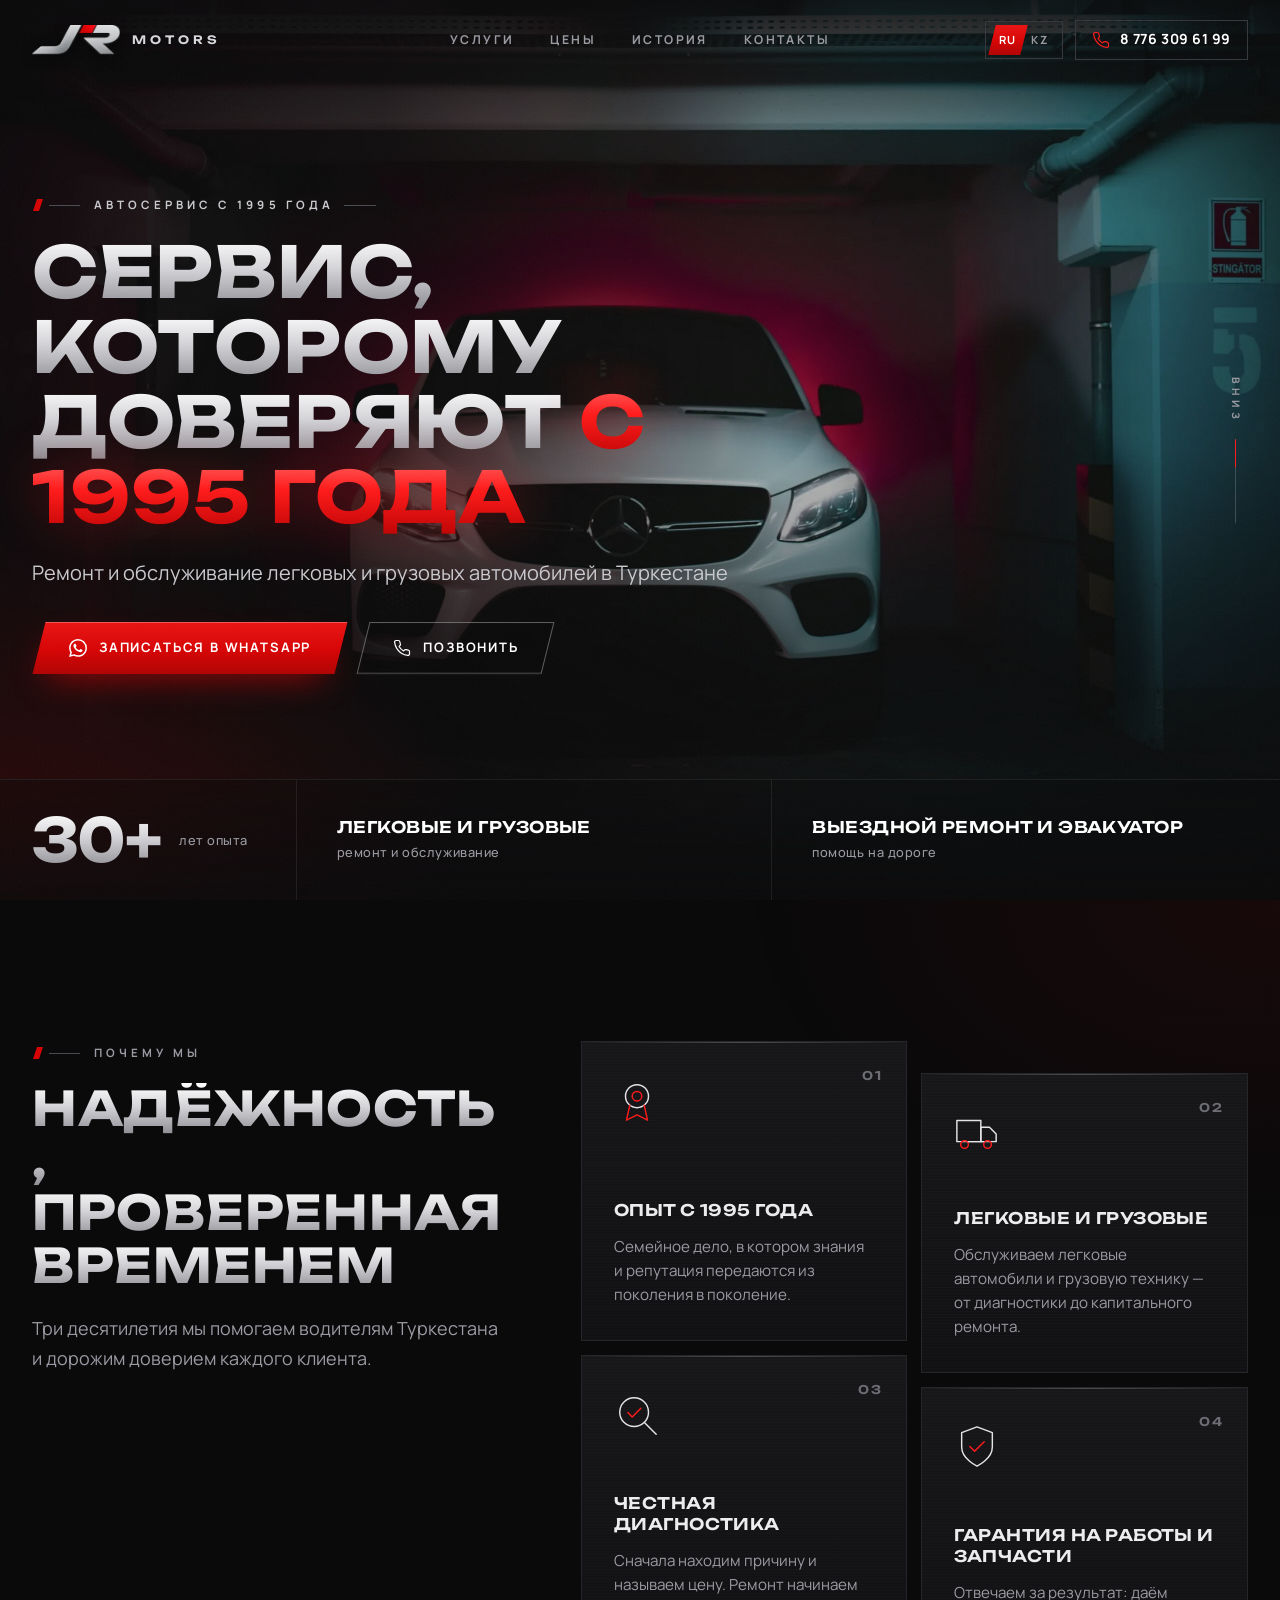
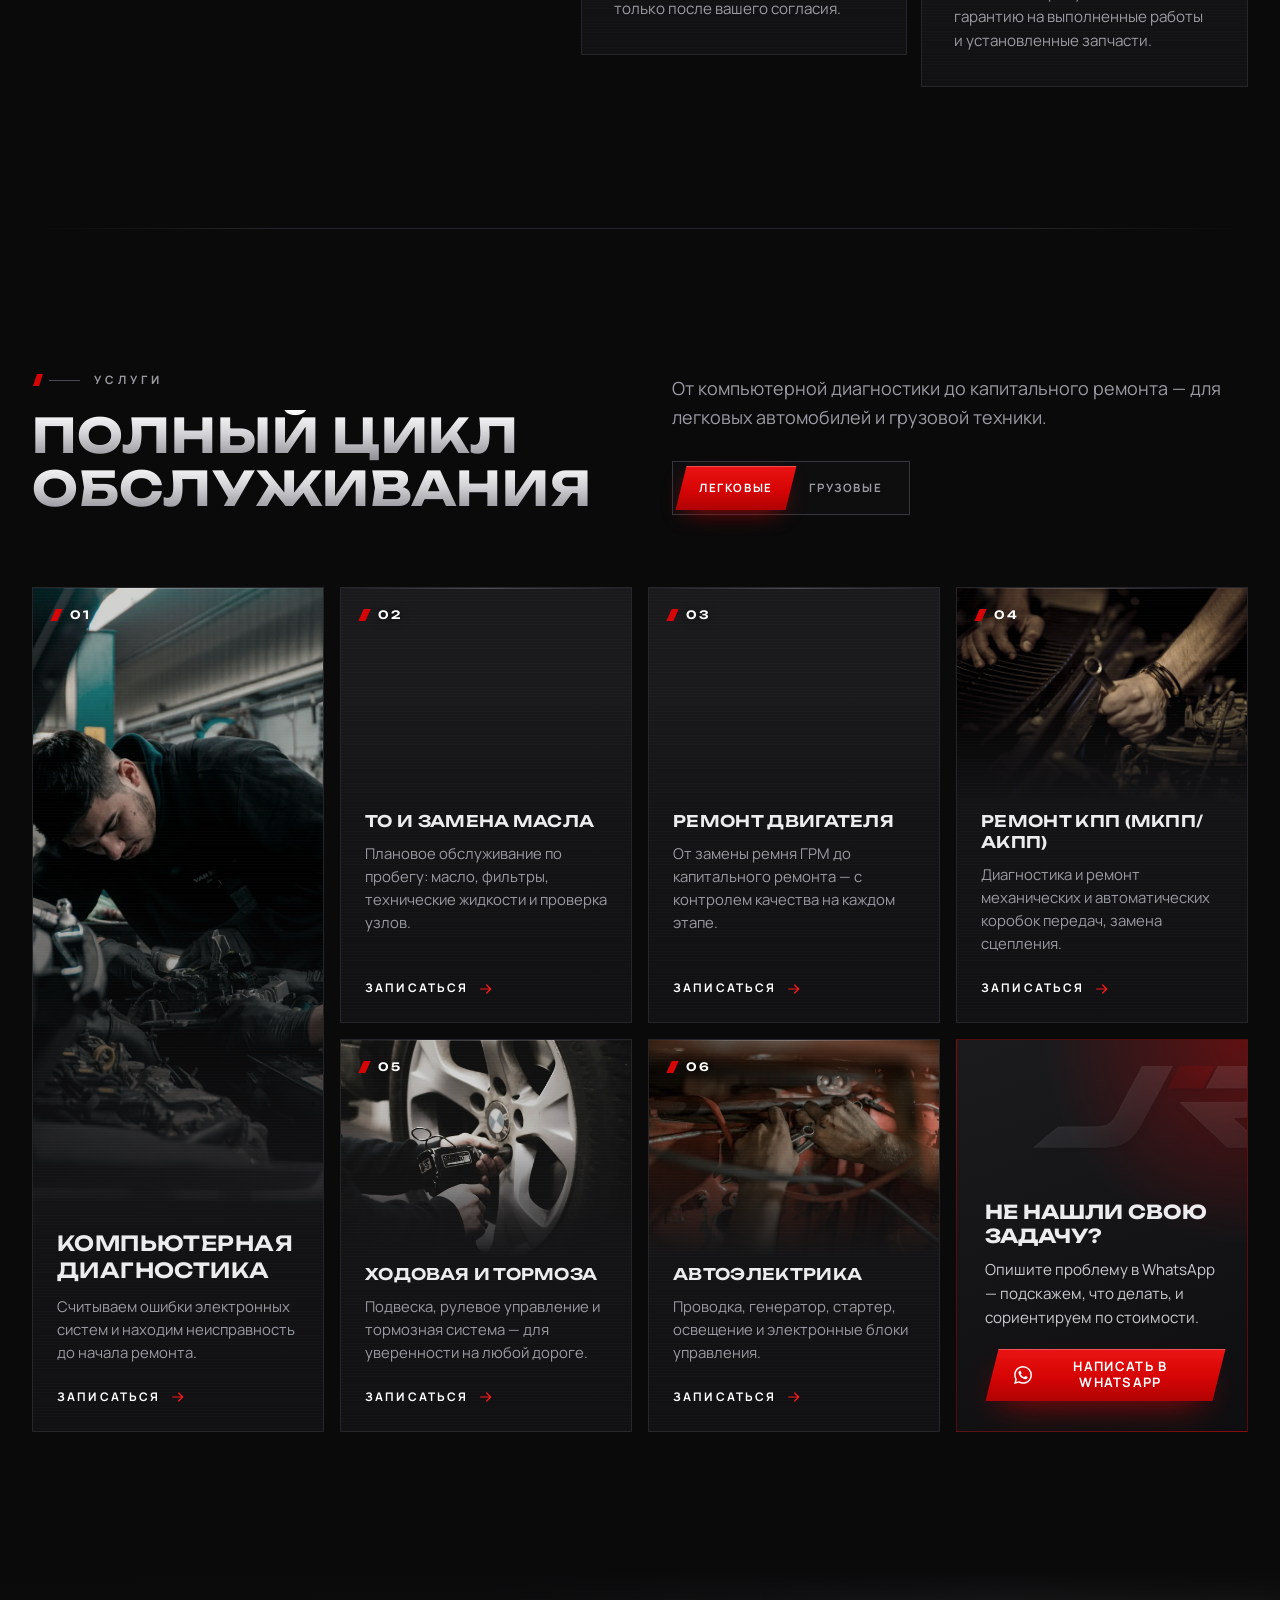
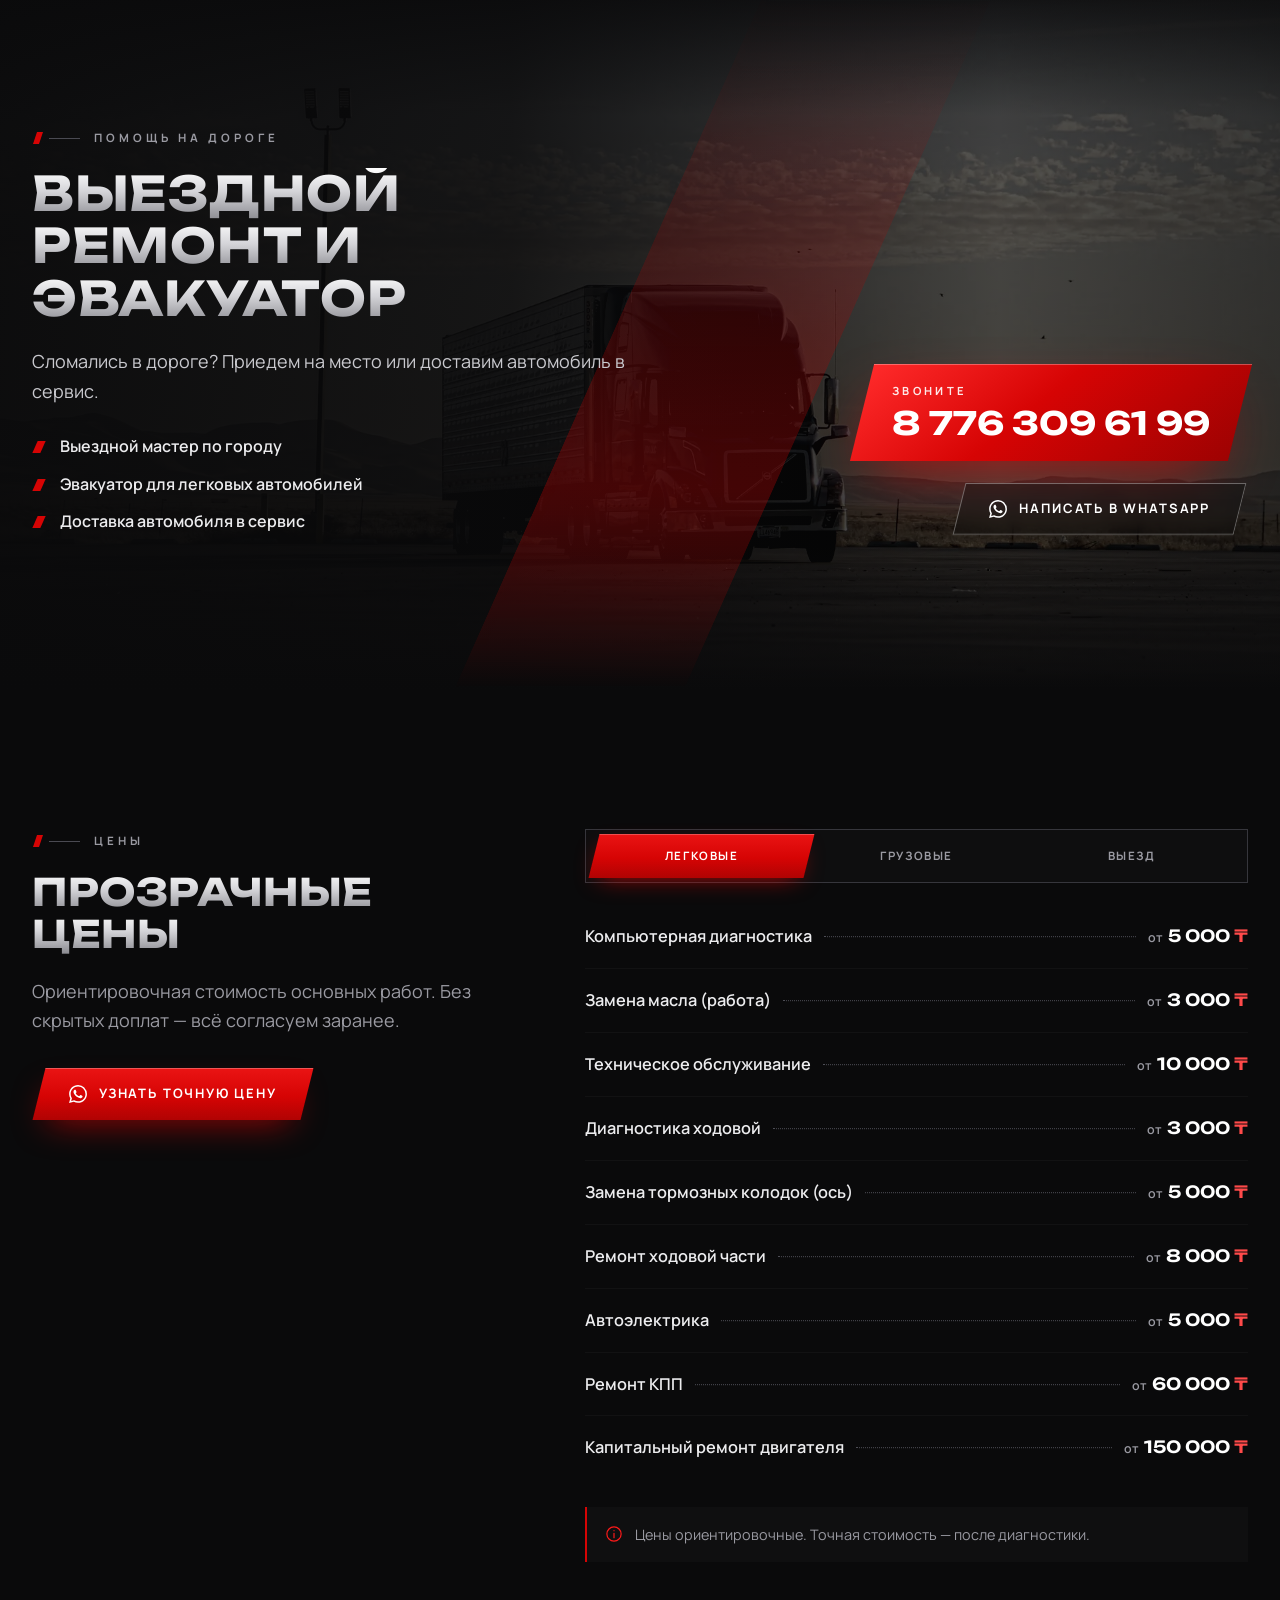
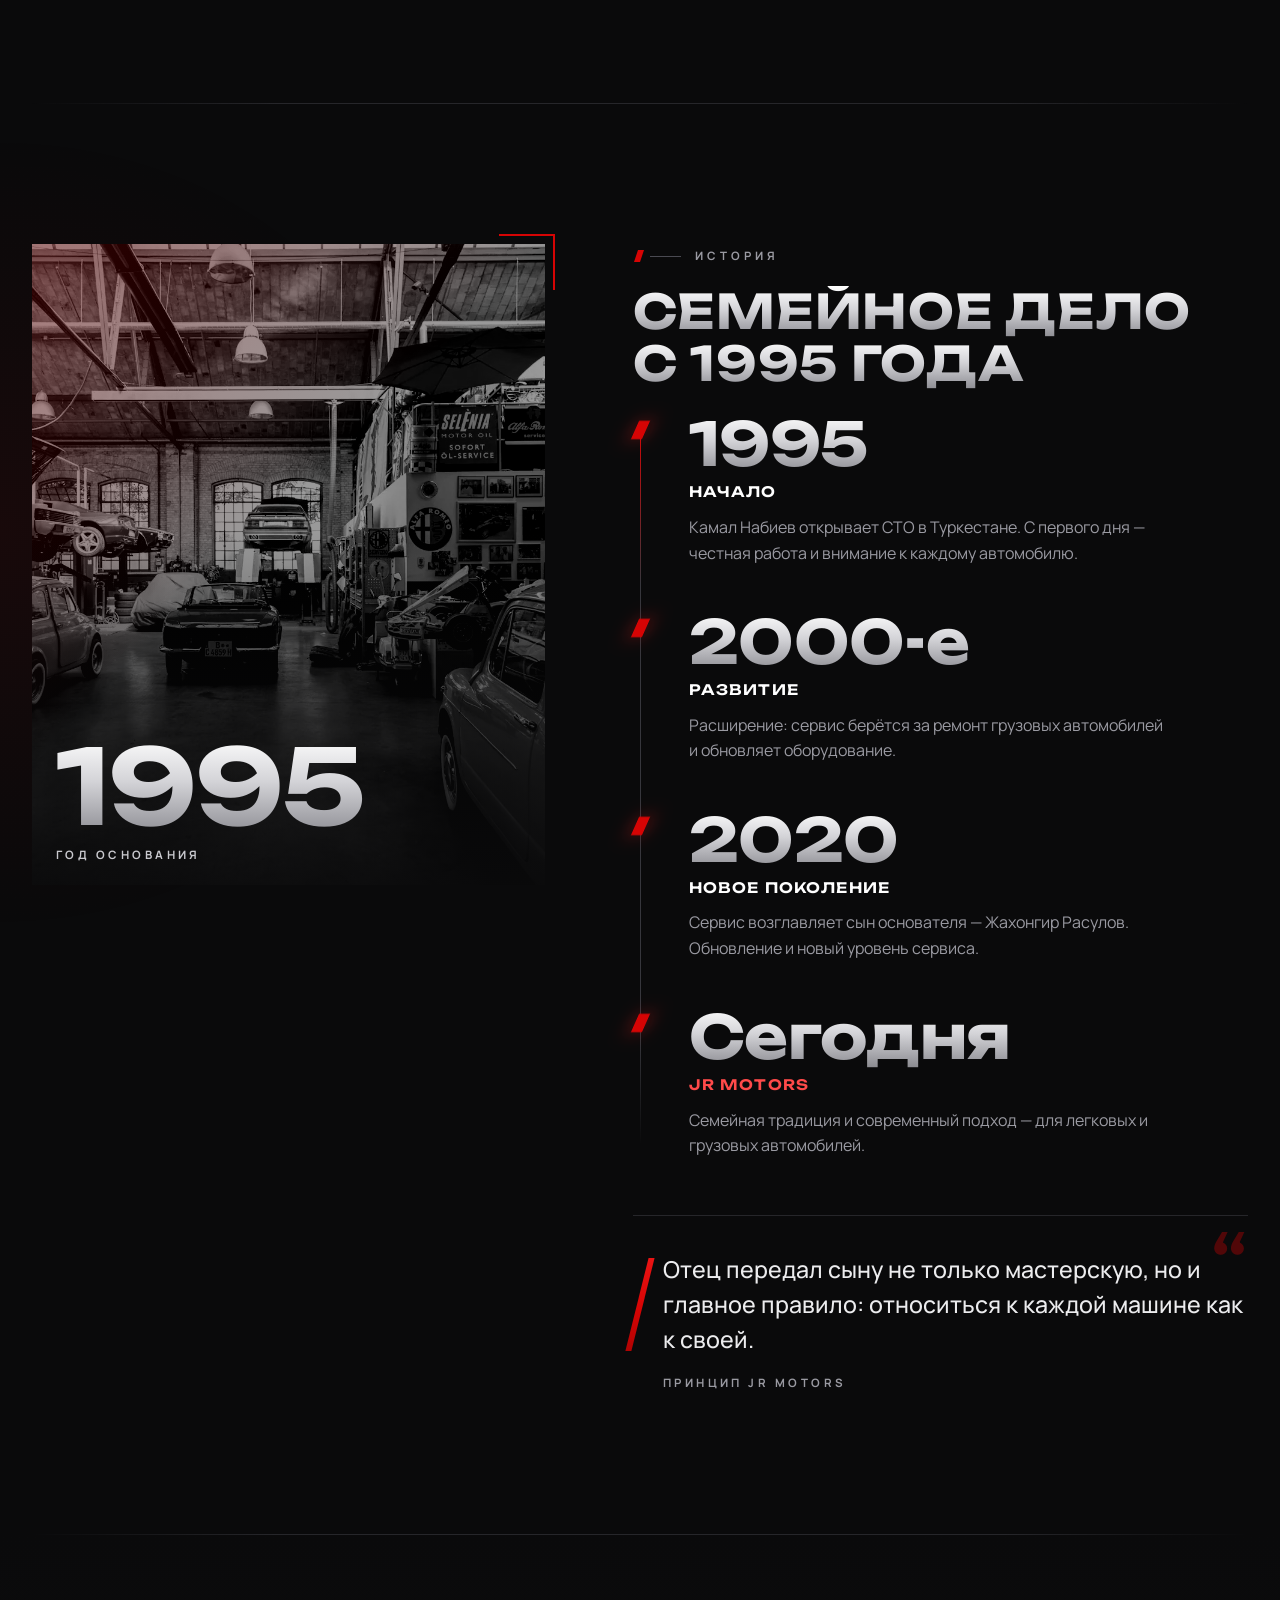
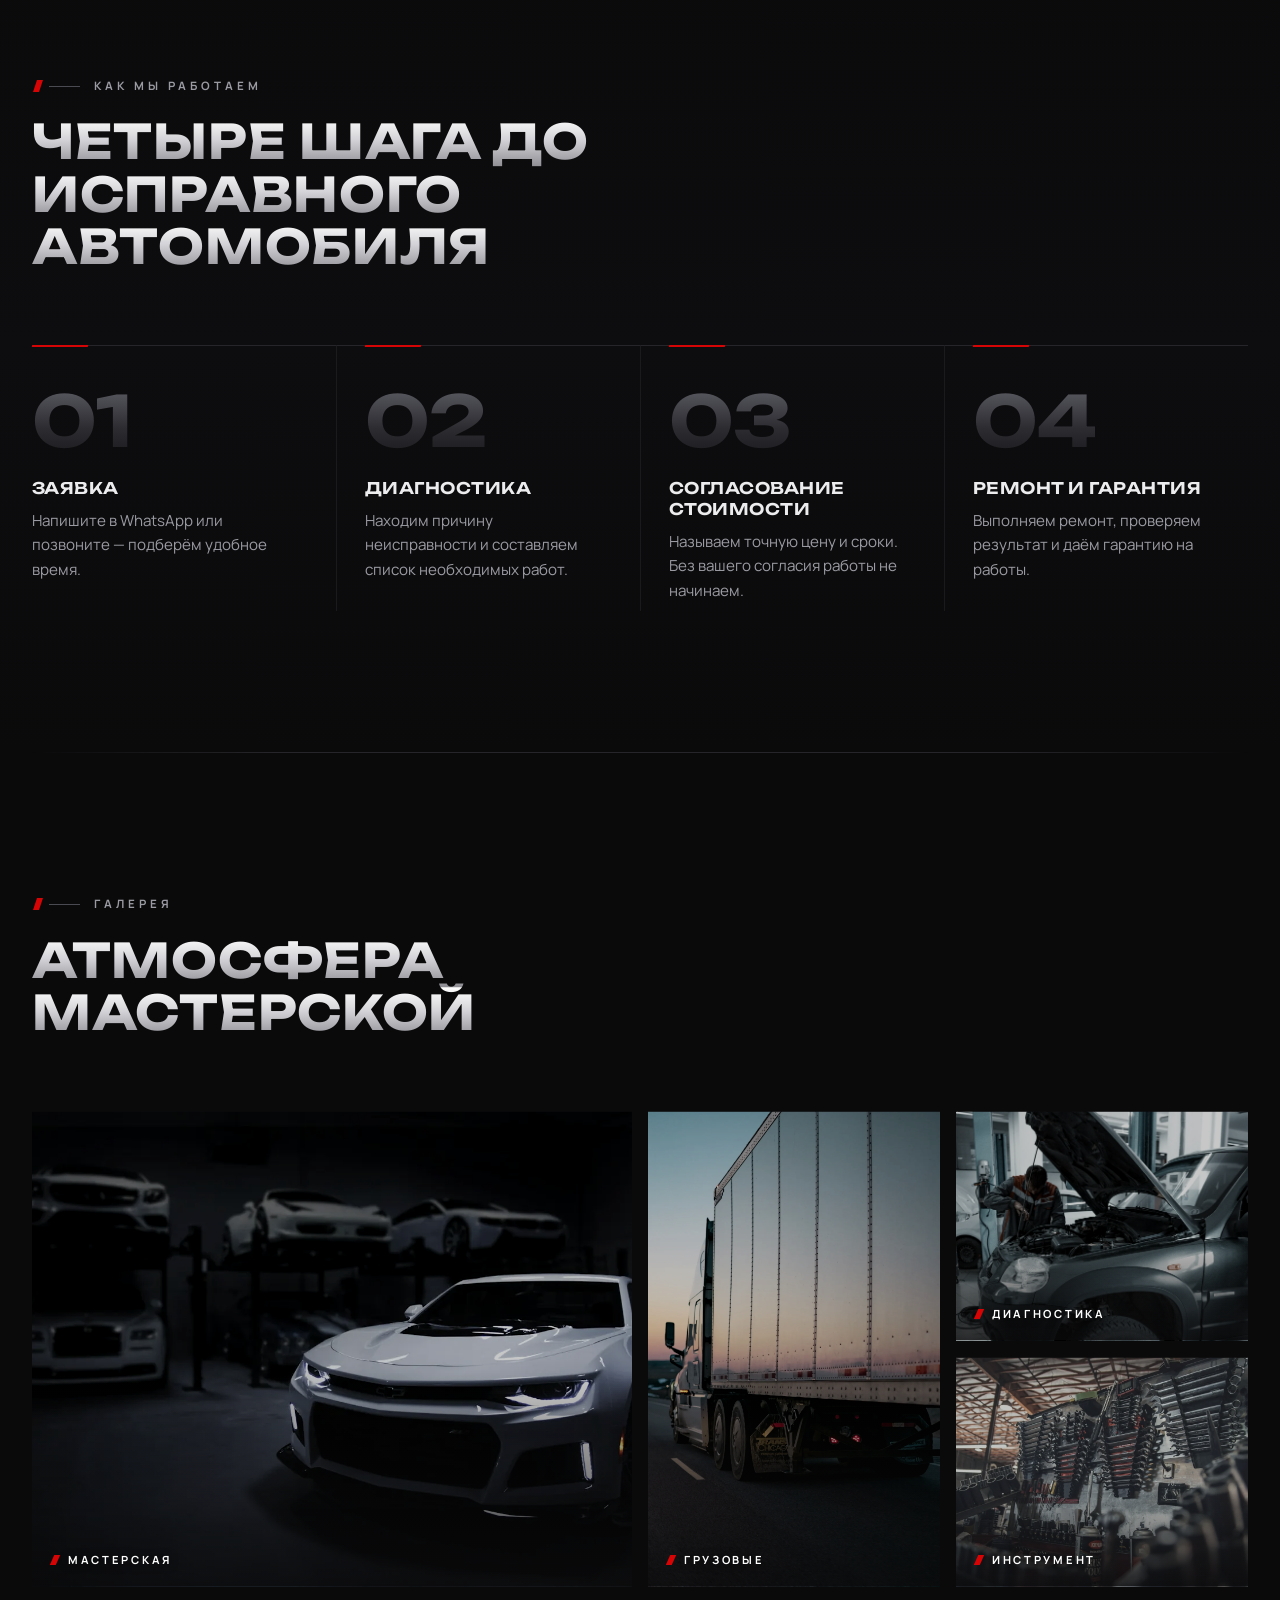
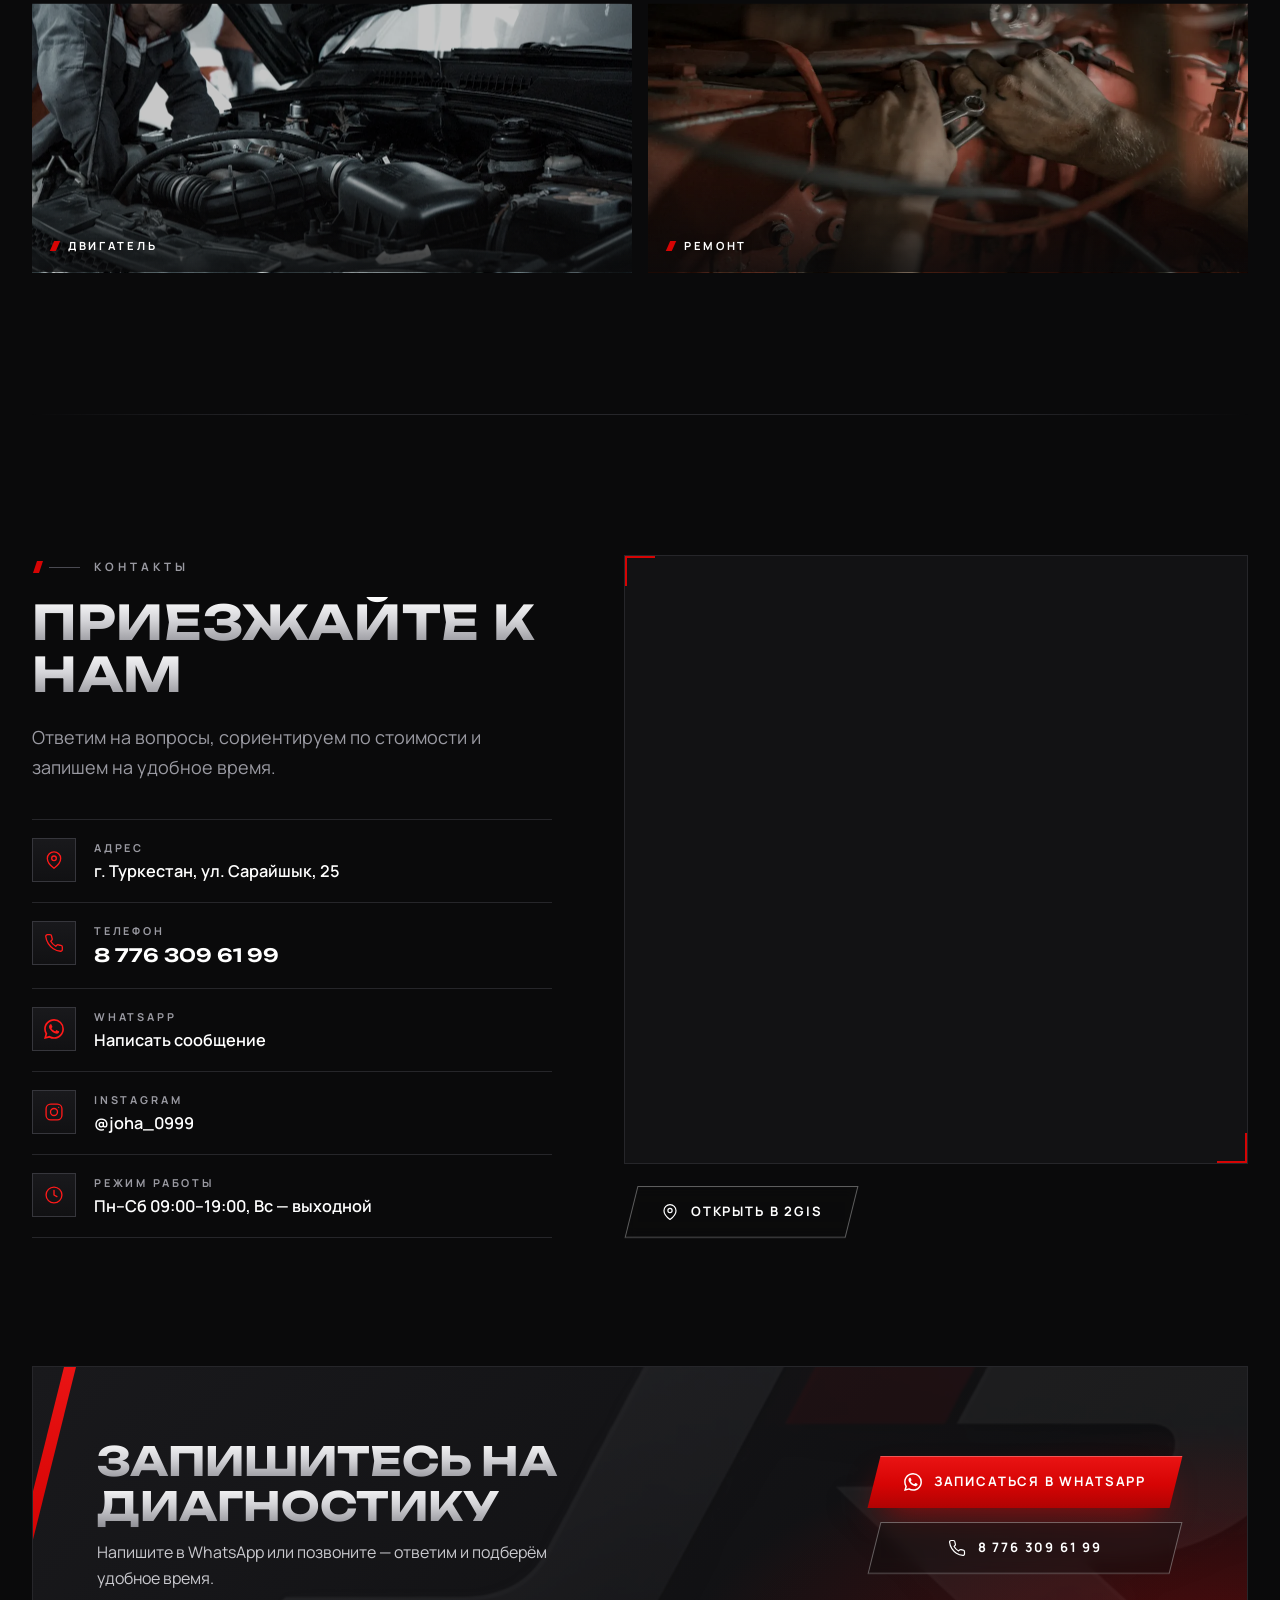
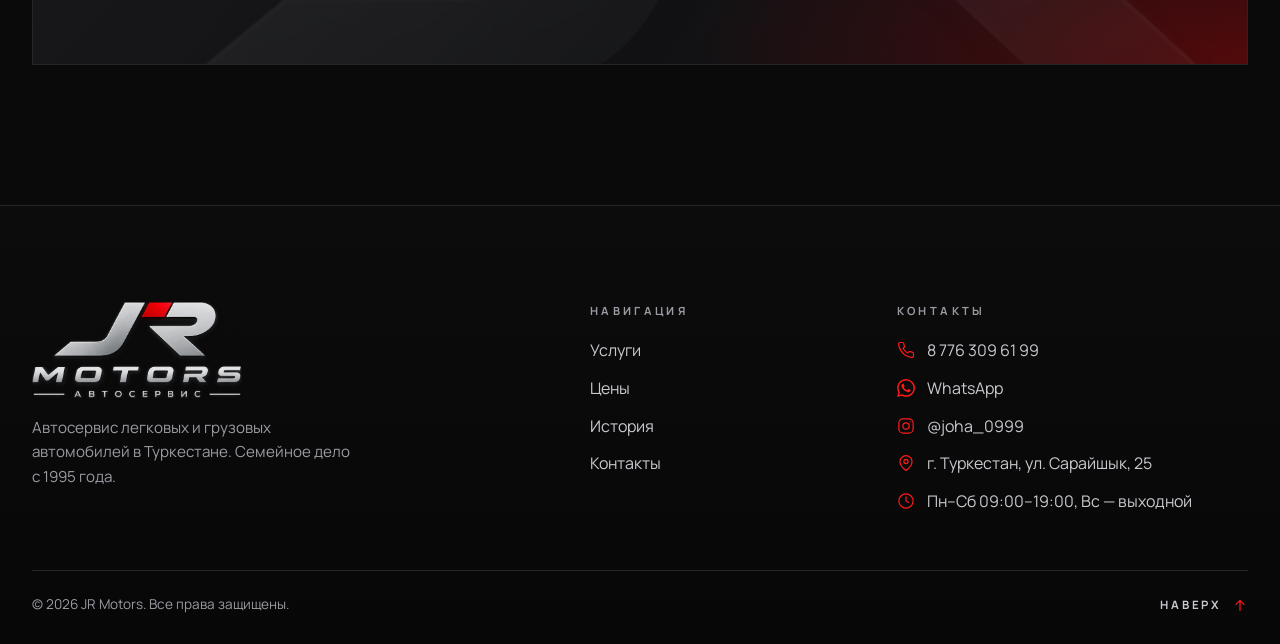
==== index.html @ 447d2113 "Add JR Motors landing page One-page site for the JR Motors auto service in Turkestan: services for c" ====
<!doctype html>
<html lang="ru" class="no-js">
<head>
  <meta charset="utf-8">
  <meta name="viewport" content="width=device-width, initial-scale=1, viewport-fit=cover">
  <title>JR Motors — автосервис в Туркестане | Ремонт легковых и грузовых авто</title>
  <meta name="description" content="Автосервис JR Motors в Туркестане с 1995 года: компьютерная диагностика, ТО, ремонт двигателя, КПП, ходовой и автоэлектрики легковых и грузовых автомобилей. Выездной ремонт и эвакуатор. ул. Сарайшык, 25.">
  <meta name="theme-color" content="#0a0a0b">
  <meta name="color-scheme" content="dark">
  <meta name="format-detection" content="telephone=no">

  <!-- Open Graph -->
  <meta property="og:type" content="website">
  <meta property="og:site_name" content="JR Motors">
  <meta property="og:locale" content="ru_RU">
  <meta property="og:locale:alternate" content="kk_KZ">
  <meta property="og:title" content="JR Motors — автосервис в Туркестане | Ремонт легковых и грузовых авто">
  <meta property="og:description" content="Автосервис JR Motors в Туркестане с 1995 года: компьютерная диагностика, ТО, ремонт двигателя, КПП, ходовой и автоэлектрики легковых и грузовых автомобилей. Выездной ремонт и эвакуатор. ул. Сарайшык, 25.">
  <meta property="og:image" content="assets/img/hero.webp">
  <meta property="og:image:width" content="2400">
  <meta property="og:image:height" content="1602">
  <meta name="twitter:card" content="summary_large_image">

  <!-- Icons -->
  <link rel="icon" href="assets/img/favicon.ico" sizes="any">
  <link rel="icon" href="assets/img/favicon-32.png" type="image/png" sizes="32x32">
  <link rel="icon" href="assets/img/icon-512.png" type="image/png" sizes="512x512">
  <link rel="apple-touch-icon" href="assets/img/apple-touch-icon.png">

  <!-- Fonts: Unbounded (display) + Manrope (text); both include cyrillic-ext for Kazakh -->
  <link rel="preconnect" href="https://fonts.googleapis.com">
  <link rel="preconnect" href="https://fonts.gstatic.com" crossorigin>
  <link rel="stylesheet" href="https://fonts.googleapis.com/css2?family=Manrope:wght@400;500;600;700&amp;family=Unbounded:wght@600;700&amp;display=swap">

  <link rel="stylesheet" href="assets/css/style.css">

  <script>document.documentElement.className = document.documentElement.className.replace('no-js', 'js');</script>
  <noscript>
    <style>
      [role="tabpanel"][hidden] { display: block; }
      .tabs { display: none; }
    </style>
  </noscript>

  <script src="assets/js/config.js" defer></script>
  <script src="assets/js/i18n.js" defer></script>
  <script src="assets/js/main.js" defer></script>

  <script type="application/ld+json">
  {
    "@context": "https://schema.org",
    "@type": "AutoRepair",
    "name": "JR Motors",
    "description": "Автосервис легковых и грузовых автомобилей в Туркестане. Семейное дело с 1995 года.",
    "image": "assets/img/hero.webp",
    "logo": "assets/img/logo-1200.webp",
    "telephone": "+77763096199",
    "address": {
      "@type": "PostalAddress",
      "streetAddress": "ул. Сарайшык, 25",
      "addressLocality": "Туркестан",
      "addressCountry": "KZ"
    },
    "foundingDate": "1995",
    "founder": { "@type": "Person", "name": "Камал Набиев" },
    "sameAs": ["https://www.instagram.com/joha_0999/"],
    "openingHours": ["Mo-Sa 09:00-19:00"],
    "areaServed": "Туркестан"
  }
  </script>
</head>
<body>
  <a class="skip-link" href="#main" data-i18n="a11y.skip">Перейти к содержанию</a>

  <!-- Icon sprite -->
  <svg class="sprite" xmlns="http://www.w3.org/2000/svg" aria-hidden="true" focusable="false">
    <symbol id="i-phone" viewBox="0 0 24 24"><path fill="none" stroke="currentColor" stroke-width="1.6" stroke-linecap="round" stroke-linejoin="round" d="M22 16.92v3a2 2 0 0 1-2.18 2 19.79 19.79 0 0 1-8.63-3.07 19.5 19.5 0 0 1-6-6 19.79 19.79 0 0 1-3.07-8.67A2 2 0 0 1 4.11 2h3a2 2 0 0 1 2 1.72c.13.96.36 1.9.7 2.81a2 2 0 0 1-.45 2.11L8.09 9.91a16 16 0 0 0 6 6l1.27-1.27a2 2 0 0 1 2.11-.45c.91.34 1.85.57 2.81.7A2 2 0 0 1 22 16.92z"/></symbol>
    <symbol id="i-wa" viewBox="0 0 24 24"><path fill="currentColor" d="M17.47 14.38c-.3-.15-1.76-.87-2.03-.97-.27-.1-.47-.15-.67.15-.2.3-.77.97-.94 1.16-.17.2-.35.22-.64.07-.3-.15-1.26-.46-2.39-1.47-.88-.79-1.48-1.76-1.65-2.06-.17-.3-.02-.46.13-.6.13-.14.3-.35.45-.52.15-.18.2-.3.3-.5.1-.2.05-.37-.03-.52-.07-.15-.67-1.61-.92-2.2-.24-.58-.49-.5-.67-.51h-.57c-.2 0-.52.07-.79.37-.27.3-1.04 1.02-1.04 2.48s1.07 2.88 1.21 3.07c.15.2 2.1 3.2 5.08 4.49.71.31 1.26.49 1.7.63.71.22 1.36.19 1.87.12.57-.09 1.76-.72 2-1.41.25-.7.25-1.29.18-1.41-.08-.13-.27-.2-.57-.35m-5.42 7.4h-.01a9.87 9.87 0 0 1-5.03-1.38l-.36-.21-3.74.98 1-3.65-.24-.37a9.86 9.86 0 0 1-1.51-5.26c0-5.45 4.44-9.88 9.89-9.88 2.64 0 5.12 1.03 6.99 2.9a9.83 9.83 0 0 1 2.89 6.99c0 5.45-4.44 9.88-9.88 9.88m8.41-18.3A11.82 11.82 0 0 0 12.05 0C5.5 0 .16 5.34.16 11.89c0 2.1.55 4.14 1.59 5.95L.06 24l6.3-1.65a11.88 11.88 0 0 0 5.69 1.45h.01c6.55 0 11.89-5.34 11.89-11.89a11.82 11.82 0 0 0-3.48-8.41z"/></symbol>
    <symbol id="i-ig" viewBox="0 0 24 24"><g fill="none" stroke="currentColor" stroke-width="1.6" stroke-linecap="round" stroke-linejoin="round"><rect x="2.5" y="2.5" width="19" height="19" rx="5.5"/><circle cx="12" cy="12" r="4.2"/><path d="M17.6 6.4h.01"/></g></symbol>
    <symbol id="i-pin" viewBox="0 0 24 24"><g fill="none" stroke="currentColor" stroke-width="1.6" stroke-linecap="round" stroke-linejoin="round"><path d="M20 10.2C20 16 12 22 12 22s-8-6-8-11.8a8 8 0 0 1 16 0z"/><circle cx="12" cy="10" r="2.8"/></g></symbol>
    <symbol id="i-clock" viewBox="0 0 24 24"><g fill="none" stroke="currentColor" stroke-width="1.6" stroke-linecap="round" stroke-linejoin="round"><circle cx="12" cy="12" r="9.5"/><path d="M12 6.5V12l3.5 2"/></g></symbol>
    <symbol id="i-arrow" viewBox="0 0 24 24"><path fill="none" stroke="currentColor" stroke-width="1.8" stroke-linecap="round" stroke-linejoin="round" d="M4 12h15m-6-6 6 6-6 6"/></symbol>
    <symbol id="i-arrow-up" viewBox="0 0 24 24"><path fill="none" stroke="currentColor" stroke-width="1.8" stroke-linecap="round" stroke-linejoin="round" d="M12 20V5m-6 6 6-6 6 6"/></symbol>
    <symbol id="i-info" viewBox="0 0 24 24"><g fill="none" stroke="currentColor" stroke-width="1.6" stroke-linecap="round" stroke-linejoin="round"><circle cx="12" cy="12" r="9.5"/><path d="M12 11v6M12 7.5h.01"/></g></symbol>
  </svg>

  <!-- ============================== HEADER ============================== -->
  <header class="header" data-header>
    <div class="container header__bar">
      <a class="brand" href="#hero" aria-label="JR Motors — на главную" data-i18n-attr="aria-label:header.home">
        <img class="brand__mark" src="assets/img/monogram.webp" width="800" height="272" alt="" decoding="async">
        <span class="brand__word" aria-hidden="true">MOTORS</span>
      </a>

      <nav class="nav" aria-label="Основная навигация" data-i18n-attr="aria-label:nav.label">
        <ul class="nav__list">
          <li><a class="nav__link" href="#services" data-i18n="nav.services">Услуги</a></li>
          <li><a class="nav__link" href="#prices" data-i18n="nav.prices">Цены</a></li>
          <li><a class="nav__link" href="#history" data-i18n="nav.history">История</a></li>
          <li><a class="nav__link" href="#contacts" data-i18n="nav.contacts">Контакты</a></li>
        </ul>
      </nav>

      <div class="header__tools">
        <div class="lang" role="group" aria-label="Язык сайта" data-i18n-attr="aria-label:lang.label">
          <button class="lang__btn" type="button" data-lang="ru" lang="ru" aria-pressed="true">RU</button>
          <button class="lang__btn" type="button" data-lang="kz" lang="kk" aria-pressed="false">KZ</button>
        </div>
        <a class="header__phone" href="tel:+77763096199" data-contact="phone">
          <svg class="icon" aria-hidden="true" focusable="false"><use href="#i-phone"/></svg>
          <span class="sr-only" data-i18n="cta.call">Позвонить</span>
          <span class="header__phone-text" data-contact-text="phone">8 776 309 61 99</span>
        </a>
        <button class="burger" type="button" aria-expanded="false" aria-controls="mobile-menu" data-burger>
          <span class="burger__lines" aria-hidden="true"><span></span><span></span></span>
          <span class="sr-only" data-burger-label>Открыть меню</span>
        </button>
      </div>
    </div>
  </header>

  <!-- Mobile menu (sibling of header: header gets backdrop-filter, which would trap fixed children) -->
  <div class="menu" id="mobile-menu" data-menu>
    <nav class="container menu__inner" aria-label="Мобильное меню" data-i18n-attr="aria-label:menu.label">
      <ul class="menu__list">
        <li><a class="menu__link" href="#services"><span class="menu__num" aria-hidden="true">01</span><span data-i18n="nav.services">Услуги</span></a></li>
        <li><a class="menu__link" href="#prices"><span class="menu__num" aria-hidden="true">02</span><span data-i18n="nav.prices">Цены</span></a></li>
        <li><a class="menu__link" href="#history"><span class="menu__num" aria-hidden="true">03</span><span data-i18n="nav.history">История</span></a></li>
        <li><a class="menu__link" href="#contacts"><span class="menu__num" aria-hidden="true">04</span><span data-i18n="nav.contacts">Контакты</span></a></li>
      </ul>
      <div class="menu__contacts">
        <p class="menu__label" data-i18n="menu.contacts">Связаться с нами</p>
        <a class="menu__phone" href="tel:+77763096199" data-contact="phone" data-contact-text="phone">8 776 309 61 99</a>
        <a class="btn btn--primary" href="https://wa.me/77763096199?text=%D0%97%D0%B4%D1%80%D0%B0%D0%B2%D1%81%D1%82%D0%B2%D1%83%D0%B9%D1%82%D0%B5!%20%D0%A5%D0%BE%D1%87%D1%83%20%D0%B7%D0%B0%D0%BF%D0%B8%D1%81%D0%B0%D1%82%D1%8C%D1%81%D1%8F%20%D0%B2%20JR%20Motors." target="_blank" rel="noopener" data-contact="whatsapp">
          <svg class="icon" aria-hidden="true" focusable="false"><use href="#i-wa"/></svg>
          <span data-i18n="cta.whatsapp">Записаться в WhatsApp</span>
        </a>
        <p class="menu__address" data-contact-text="address">г. Туркестан, ул. Сарайшык, 25</p>
      </div>
    </nav>
  </div>

  <main id="main">

    <!-- ============================== HERO ============================== -->
    <section class="hero" id="hero" aria-labelledby="hero-title">
      <div class="hero__media" data-parallax>
        <img class="hero__img" src="assets/img/hero.webp" width="2400" height="1602" fetchpriority="high" decoding="async"
             alt="Белый автомобиль в боксе, освещённом красным светом" data-i18n-attr="alt:hero.imgAlt">
      </div>
      <div class="hero__veil" aria-hidden="true"></div>

      <div class="container hero__inner">
        <div class="hero__content">
          <p class="eyebrow eyebrow--both hero__eyebrow anim" style="--d:1" data-i18n="hero.eyebrow">Автосервис с 1995 года</p>
          <h1 class="hero__title metal anim anim--title" style="--d:2" id="hero-title" data-i18n-html="hero.title.html">Сервис, которому доверяют <span class="accent">с 1995 года</span></h1>
          <p class="hero__sub anim" style="--d:3" data-i18n="hero.sub">Ремонт и обслуживание легковых и грузовых автомобилей в Туркестане</p>
          <div class="hero__actions anim" style="--d:4">
            <a class="btn btn--primary" href="https://wa.me/77763096199?text=%D0%97%D0%B4%D1%80%D0%B0%D0%B2%D1%81%D1%82%D0%B2%D1%83%D0%B9%D1%82%D0%B5!%20%D0%A5%D0%BE%D1%87%D1%83%20%D0%B7%D0%B0%D0%BF%D0%B8%D1%81%D0%B0%D1%82%D1%8C%D1%81%D1%8F%20%D0%B2%20JR%20Motors." target="_blank" rel="noopener" data-contact="whatsapp">
              <svg class="icon" aria-hidden="true" focusable="false"><use href="#i-wa"/></svg>
              <span data-i18n="cta.whatsapp">Записаться в WhatsApp</span>
            </a>
            <a class="btn btn--ghost" href="tel:+77763096199" data-contact="phone">
              <svg class="icon" aria-hidden="true" focusable="false"><use href="#i-phone"/></svg>
              <span data-i18n="cta.call">Позвонить</span>
            </a>
          </div>
        </div>
      </div>

      <div class="hero__stats-wrap anim" style="--d:6">
        <ul class="container hero__stats">
          <li class="stat stat--num">
            <span class="stat__value stat__value--num metal">
              <span class="stat__counter" data-counter aria-hidden="true">30</span><span aria-hidden="true">+</span>
              <span class="sr-only" data-counter-sr>30+</span>
            </span>
            <span class="stat__label" data-i18n="hero.stat1.label">лет опыта</span>
          </li>
          <li class="stat">
            <span class="stat__value" data-i18n="hero.stat2.value">Легковые и грузовые</span>
            <span class="stat__label" data-i18n="hero.stat2.label">ремонт и обслуживание</span>
          </li>
          <li class="stat">
            <span class="stat__value" data-i18n="hero.stat3.value">Выездной ремонт и эвакуатор</span>
            <span class="stat__label" data-i18n="hero.stat3.label">помощь на дороге</span>
          </li>
        </ul>
      </div>

      <a class="hero__scroll" href="#advantages">
        <span class="hero__scroll-text" data-i18n="hero.scroll">Вниз</span>
        <span class="hero__scroll-line" aria-hidden="true"></span>
      </a>
    </section>

    <!-- ============================== ADVANTAGES ============================== -->
    <section class="section adv" id="advantages" aria-labelledby="adv-title">
      <div class="container adv__grid">
        <div class="section-head adv__head">
          <p class="eyebrow" data-reveal data-i18n="adv.eyebrow">Почему мы</p>
          <h2 class="h2 metal" id="adv-title" data-reveal="mask" data-i18n="adv.title">Надёжность, проверенная временем</h2>
          <p class="lead" data-reveal data-i18n="adv.lead">Три десятилетия мы помогаем водителям Туркестана и дорожим доверием каждого клиента.</p>
        </div>

        <ul class="adv__list">
          <li data-reveal>
            <article class="card adv-card">
              <span class="adv-card__num" aria-hidden="true">01</span>
              <svg class="adv-card__icon" viewBox="0 0 48 48" aria-hidden="true" focusable="false">
                <circle cx="24" cy="19" r="12"/>
                <circle class="acc" cx="24" cy="19" r="5"/>
                <path class="acc" d="M16.5 28.5 13 44l11-5.5L35 44l-3.5-15.5"/>
              </svg>
              <h3 class="adv-card__title" data-i18n="adv.1.title">Опыт с 1995 года</h3>
              <p class="adv-card__text" data-i18n="adv.1.text">Семейное дело, в котором знания и репутация передаются из поколения в поколение.</p>
            </article>
          </li>
          <li data-reveal>
            <article class="card adv-card">
              <span class="adv-card__num" aria-hidden="true">02</span>
              <svg class="adv-card__icon" viewBox="0 0 48 48" aria-hidden="true" focusable="false">
                <path d="M3 11h25v22H3z"/>
                <path d="M28 18h9l7 7v8H28z"/>
                <circle class="acc" cx="11" cy="36" r="4"/>
                <circle class="acc" cx="35" cy="36" r="4"/>
                <path d="M15 33h16"/>
              </svg>
              <h3 class="adv-card__title" data-i18n="adv.2.title">Легковые и грузовые</h3>
              <p class="adv-card__text" data-i18n="adv.2.text">Обслуживаем легковые автомобили и грузовую технику — от диагностики до капитального ремонта.</p>
            </article>
          </li>
          <li data-reveal>
            <article class="card adv-card">
              <span class="adv-card__num" aria-hidden="true">03</span>
              <svg class="adv-card__icon" viewBox="0 0 48 48" aria-hidden="true" focusable="false">
                <circle cx="21" cy="21" r="15"/>
                <path d="m32 32 12 12"/>
                <path class="acc" d="m14.5 21.5 4.5 4.5 9-9"/>
              </svg>
              <h3 class="adv-card__title" data-i18n="adv.3.title">Честная диагностика</h3>
              <p class="adv-card__text" data-i18n="adv.3.text">Сначала находим причину и называем цену. Ремонт начинаем только после вашего согласия.</p>
            </article>
          </li>
          <li data-reveal>
            <article class="card adv-card">
              <span class="adv-card__num" aria-hidden="true">04</span>
              <svg class="adv-card__icon" viewBox="0 0 48 48" aria-hidden="true" focusable="false">
                <path d="M24 44s16-7.5 16-20V9L24 3 8 9v15c0 12.5 16 20 16 20z"/>
                <path class="acc" d="m16.5 23.5 5 5 10-10"/>
              </svg>
              <h3 class="adv-card__title" data-i18n="adv.4.title">Гарантия на работы и запчасти</h3>
              <p class="adv-card__text" data-i18n="adv.4.text">Отвечаем за результат: даём гарантию на выполненные работы и установленные запчасти.</p>
            </article>
          </li>
        </ul>
      </div>
    </section>

    <!-- ============================== SERVICES ============================== -->
    <section class="section services" id="services" aria-labelledby="svc-title">
      <div class="container">
        <div class="section-head section-head--split">
          <div>
            <p class="eyebrow" data-reveal data-i18n="svc.eyebrow">Услуги</p>
            <h2 class="h2 metal" id="svc-title" data-reveal="mask" data-i18n="svc.title">Полный цикл обслуживания</h2>
          </div>
          <div class="section-head__aside" data-reveal>
            <p class="lead" data-i18n="svc.lead">От компьютерной диагностики до капитального ремонта — для легковых автомобилей и грузовой техники.</p>
            <div class="tabs" role="tablist" aria-label="Тип транспорта" data-i18n-attr="aria-label:svc.tabsLabel" data-tabs>
              <button class="tabs__tab" type="button" role="tab" id="svc-tab-light" aria-controls="svc-panel-light" aria-selected="true" data-i18n="tab.light">Легковые</button>
              <button class="tabs__tab" type="button" role="tab" id="svc-tab-truck" aria-controls="svc-panel-truck" aria-selected="false" tabindex="-1" data-i18n="tab.truck">Грузовые</button>
              <span class="tabs__indicator" aria-hidden="true"></span>
            </div>
          </div>
        </div>

        <!-- Light vehicles -->
        <div class="tabpanel" role="tabpanel" id="svc-panel-light" aria-labelledby="svc-tab-light" tabindex="0">
          <ul class="svc-grid">
            <li class="svc-grid__item svc-grid__item--feature" data-reveal>
              <article class="card svc-card">
                <div class="svc-card__media">
                  <img src="assets/img/svc-diagnostics.webp" width="1200" height="1800" alt="" loading="lazy" decoding="async" style="object-position: 50% 40%">
                  <span class="svc-card__num" aria-hidden="true">01</span>
                </div>
                <div class="svc-card__body">
                  <h3 class="svc-card__title" data-i18n="svc.l1.title">Компьютерная диагностика</h3>
                  <p class="svc-card__text" data-i18n="svc.l1.text">Считываем ошибки электронных систем и находим неисправность до начала ремонта.</p>
                  <a class="svc-card__link" href="https://wa.me/77763096199?text=%D0%97%D0%B4%D1%80%D0%B0%D0%B2%D1%81%D1%82%D0%B2%D1%83%D0%B9%D1%82%D0%B5!%20%D0%A5%D0%BE%D1%87%D1%83%20%D0%B7%D0%B0%D0%BF%D0%B8%D1%81%D0%B0%D1%82%D1%8C%D1%81%D1%8F%20%D0%B2%20JR%20Motors." target="_blank" rel="noopener" data-contact="whatsapp" data-wa-service="svc.l1.title">
                    <span data-i18n="svc.book">Записаться</span><span class="sr-only">: <span data-i18n="svc.l1.title">Компьютерная диагностика</span></span>
                    <svg class="icon" aria-hidden="true" focusable="false"><use href="#i-arrow"/></svg>
                  </a>
                </div>
              </article>
            </li>
            <li class="svc-grid__item" data-reveal>
              <article class="card svc-card">
                <div class="svc-card__media">
                  <img src="assets/img/svc-maintenance.webp" width="1200" height="800" alt="" loading="lazy" decoding="async">
                  <span class="svc-card__num" aria-hidden="true">02</span>
                </div>
                <div class="svc-card__body">
                  <h3 class="svc-card__title" data-i18n="svc.l2.title">ТО и замена масла</h3>
                  <p class="svc-card__text" data-i18n="svc.l2.text">Плановое обслуживание по пробегу: масло, фильтры, технические жидкости и проверка узлов.</p>
                  <a class="svc-card__link" href="https://wa.me/77763096199?text=%D0%97%D0%B4%D1%80%D0%B0%D0%B2%D1%81%D1%82%D0%B2%D1%83%D0%B9%D1%82%D0%B5!%20%D0%A5%D0%BE%D1%87%D1%83%20%D0%B7%D0%B0%D0%BF%D0%B8%D1%81%D0%B0%D1%82%D1%8C%D1%81%D1%8F%20%D0%B2%20JR%20Motors." target="_blank" rel="noopener" data-contact="whatsapp" data-wa-service="svc.l2.title">
                    <span data-i18n="svc.book">Записаться</span><span class="sr-only">: <span data-i18n="svc.l2.title">ТО и замена масла</span></span>
                    <svg class="icon" aria-hidden="true" focusable="false"><use href="#i-arrow"/></svg>
                  </a>
                </div>
              </article>
            </li>
            <li class="svc-grid__item" data-reveal>
              <article class="card svc-card">
                <div class="svc-card__media">
                  <img src="assets/img/svc-engine.webp" width="1200" height="675" alt="" loading="lazy" decoding="async">
                  <span class="svc-card__num" aria-hidden="true">03</span>
                </div>
                <div class="svc-card__body">
                  <h3 class="svc-card__title" data-i18n="svc.l3.title">Ремонт двигателя</h3>
                  <p class="svc-card__text" data-i18n="svc.l3.text">От замены ремня ГРМ до капитального ремонта — с контролем качества на каждом этапе.</p>
                  <a class="svc-card__link" href="https://wa.me/77763096199?text=%D0%97%D0%B4%D1%80%D0%B0%D0%B2%D1%81%D1%82%D0%B2%D1%83%D0%B9%D1%82%D0%B5!%20%D0%A5%D0%BE%D1%87%D1%83%20%D0%B7%D0%B0%D0%BF%D0%B8%D1%81%D0%B0%D1%82%D1%8C%D1%81%D1%8F%20%D0%B2%20JR%20Motors." target="_blank" rel="noopener" data-contact="whatsapp" data-wa-service="svc.l3.title">
                    <span data-i18n="svc.book">Записаться</span><span class="sr-only">: <span data-i18n="svc.l3.title">Ремонт двигателя</span></span>
                    <svg class="icon" aria-hidden="true" focusable="false"><use href="#i-arrow"/></svg>
                  </a>
                </div>
              </article>
            </li>
            <li class="svc-grid__item" data-reveal>
              <article class="card svc-card">
                <div class="svc-card__media">
                  <img src="assets/img/svc-transmission.webp" width="1200" height="900" alt="" loading="lazy" decoding="async">
                  <span class="svc-card__num" aria-hidden="true">04</span>
                </div>
                <div class="svc-card__body">
                  <h3 class="svc-card__title" data-i18n="svc.l4.title">Ремонт КПП (МКПП/АКПП)</h3>
                  <p class="svc-card__text" data-i18n="svc.l4.text">Диагностика и ремонт механических и автоматических коробок передач, замена сцепления.</p>
                  <a class="svc-card__link" href="https://wa.me/77763096199?text=%D0%97%D0%B4%D1%80%D0%B0%D0%B2%D1%81%D1%82%D0%B2%D1%83%D0%B9%D1%82%D0%B5!%20%D0%A5%D0%BE%D1%87%D1%83%20%D0%B7%D0%B0%D0%BF%D0%B8%D1%81%D0%B0%D1%82%D1%8C%D1%81%D1%8F%20%D0%B2%20JR%20Motors." target="_blank" rel="noopener" data-contact="whatsapp" data-wa-service="svc.l4.title">
                    <span data-i18n="svc.book">Записаться</span><span class="sr-only">: <span data-i18n="svc.l4.title">Ремонт КПП (МКПП/АКПП)</span></span>
                    <svg class="icon" aria-hidden="true" focusable="false"><use href="#i-arrow"/></svg>
                  </a>
                </div>
              </article>
            </li>
            <li class="svc-grid__item" data-reveal>
              <article class="card svc-card">
                <div class="svc-card__media">
                  <img src="assets/img/svc-suspension.webp" width="1200" height="800" alt="" loading="lazy" decoding="async">
                  <span class="svc-card__num" aria-hidden="true">05</span>
                </div>
                <div class="svc-card__body">
                  <h3 class="svc-card__title" data-i18n="svc.l5.title">Ходовая и тормоза</h3>
                  <p class="svc-card__text" data-i18n="svc.l5.text">Подвеска, рулевое управление и тормозная система — для уверенности на любой дороге.</p>
                  <a class="svc-card__link" href="https://wa.me/77763096199?text=%D0%97%D0%B4%D1%80%D0%B0%D0%B2%D1%81%D1%82%D0%B2%D1%83%D0%B9%D1%82%D0%B5!%20%D0%A5%D0%BE%D1%87%D1%83%20%D0%B7%D0%B0%D0%BF%D0%B8%D1%81%D0%B0%D1%82%D1%8C%D1%81%D1%8F%20%D0%B2%20JR%20Motors." target="_blank" rel="noopener" data-contact="whatsapp" data-wa-service="svc.l5.title">
                    <span data-i18n="svc.book">Записаться</span><span class="sr-only">: <span data-i18n="svc.l5.title">Ходовая и тормоза</span></span>
                    <svg class="icon" aria-hidden="true" focusable="false"><use href="#i-arrow"/></svg>
                  </a>
                </div>
              </article>
            </li>
            <li class="svc-grid__item" data-reveal>
              <article class="card svc-card">
                <div class="svc-card__media">
                  <img src="assets/img/svc-electrics.webp" width="1200" height="800" alt="" loading="lazy" decoding="async">
                  <span class="svc-card__num" aria-hidden="true">06</span>
                </div>
                <div class="svc-card__body">
                  <h3 class="svc-card__title" data-i18n="svc.l6.title">Автоэлектрика</h3>
                  <p class="svc-card__text" data-i18n="svc.l6.text">Проводка, генератор, стартер, освещение и электронные блоки управления.</p>
                  <a class="svc-card__link" href="https://wa.me/77763096199?text=%D0%97%D0%B4%D1%80%D0%B0%D0%B2%D1%81%D1%82%D0%B2%D1%83%D0%B9%D1%82%D0%B5!%20%D0%A5%D0%BE%D1%87%D1%83%20%D0%B7%D0%B0%D0%BF%D0%B8%D1%81%D0%B0%D1%82%D1%8C%D1%81%D1%8F%20%D0%B2%20JR%20Motors." target="_blank" rel="noopener" data-contact="whatsapp" data-wa-service="svc.l6.title">
                    <span data-i18n="svc.book">Записаться</span><span class="sr-only">: <span data-i18n="svc.l6.title">Автоэлектрика</span></span>
                    <svg class="icon" aria-hidden="true" focusable="false"><use href="#i-arrow"/></svg>
                  </a>
                </div>
              </article>
            </li>
            <li class="svc-grid__item svc-grid__item--more" data-reveal>
              <div class="svc-more">
                <img class="svc-more__mark" src="assets/img/monogram.webp" width="800" height="272" alt="" loading="lazy" decoding="async">
                <div class="svc-more__text">
                  <h3 class="svc-more__title" data-i18n="svc.more.title">Не нашли свою задачу?</h3>
                  <p data-i18n="svc.more.text">Опишите проблему в WhatsApp — подскажем, что делать, и сориентируем по стоимости.</p>
                </div>
                <a class="btn btn--primary" href="https://wa.me/77763096199?text=%D0%97%D0%B4%D1%80%D0%B0%D0%B2%D1%81%D1%82%D0%B2%D1%83%D0%B9%D1%82%D0%B5!%20%D0%A5%D0%BE%D1%87%D1%83%20%D0%BF%D1%80%D0%BE%D0%BA%D0%BE%D0%BD%D1%81%D1%83%D0%BB%D1%8C%D1%82%D0%B8%D1%80%D0%BE%D0%B2%D0%B0%D1%82%D1%8C%D1%81%D1%8F%20%D0%BF%D0%BE%20%D1%80%D0%B5%D0%BC%D0%BE%D0%BD%D1%82%D1%83%20%D0%B0%D0%B2%D1%82%D0%BE%D0%BC%D0%BE%D0%B1%D0%B8%D0%BB%D1%8F." target="_blank" rel="noopener" data-contact="whatsapp" data-wa-msg="wa.more">
                  <svg class="icon" aria-hidden="true" focusable="false"><use href="#i-wa"/></svg>
                  <span data-i18n="cta.waWrite">Написать в WhatsApp</span>
                </a>
              </div>
            </li>
          </ul>
        </div>

        <!-- Trucks -->
        <div class="tabpanel" role="tabpanel" id="svc-panel-truck" aria-labelledby="svc-tab-truck" tabindex="0" hidden>
          <ul class="svc-grid">
            <li class="svc-grid__item svc-grid__item--feature" data-reveal>
              <article class="card svc-card">
                <div class="svc-card__media">
                  <img src="assets/img/truck-road.webp" width="1200" height="1799" alt="" loading="lazy" decoding="async" style="object-position: 40% 60%">
                  <span class="svc-card__num" aria-hidden="true">01</span>
                </div>
                <div class="svc-card__body">
                  <h3 class="svc-card__title" data-i18n="svc.t1.title">Диагностика грузовиков</h3>
                  <p class="svc-card__text" data-i18n="svc.t1.text">Компьютерная диагностика грузовой техники: двигатель, КПП, пневмосистема и электроника.</p>
                  <a class="svc-card__link" href="https://wa.me/77763096199?text=%D0%97%D0%B4%D1%80%D0%B0%D0%B2%D1%81%D1%82%D0%B2%D1%83%D0%B9%D1%82%D0%B5!%20%D0%A5%D0%BE%D1%87%D1%83%20%D0%B7%D0%B0%D0%BF%D0%B8%D1%81%D0%B0%D1%82%D1%8C%D1%81%D1%8F%20%D0%B2%20JR%20Motors." target="_blank" rel="noopener" data-contact="whatsapp" data-wa-service="svc.t1.title">
                    <span data-i18n="svc.book">Записаться</span><span class="sr-only">: <span data-i18n="svc.t1.title">Диагностика грузовиков</span></span>
                    <svg class="icon" aria-hidden="true" focusable="false"><use href="#i-arrow"/></svg>
                  </a>
                </div>
              </article>
            </li>
            <li class="svc-grid__item" data-reveal>
              <article class="card svc-card">
                <div class="svc-card__media">
                  <img src="assets/img/truck-main.webp" width="1400" height="933" alt="" loading="lazy" decoding="async">
                  <span class="svc-card__num" aria-hidden="true">02</span>
                </div>
                <div class="svc-card__body">
                  <h3 class="svc-card__title" data-i18n="svc.t2.title">ТО грузовых</h3>
                  <p class="svc-card__text" data-i18n="svc.t2.text">Плановое обслуживание по регламенту, чтобы техника не простаивала.</p>
                  <a class="svc-card__link" href="https://wa.me/77763096199?text=%D0%97%D0%B4%D1%80%D0%B0%D0%B2%D1%81%D1%82%D0%B2%D1%83%D0%B9%D1%82%D0%B5!%20%D0%A5%D0%BE%D1%87%D1%83%20%D0%B7%D0%B0%D0%BF%D0%B8%D1%81%D0%B0%D1%82%D1%8C%D1%81%D1%8F%20%D0%B2%20JR%20Motors." target="_blank" rel="noopener" data-contact="whatsapp" data-wa-service="svc.t2.title">
                    <span data-i18n="svc.book">Записаться</span><span class="sr-only">: <span data-i18n="svc.t2.title">ТО грузовых</span></span>
                    <svg class="icon" aria-hidden="true" focusable="false"><use href="#i-arrow"/></svg>
                  </a>
                </div>
              </article>
            </li>
            <li class="svc-grid__item" data-reveal>
              <article class="card svc-card">
                <div class="svc-card__media">
                  <img src="assets/img/gallery-engine-bay.webp" width="1200" height="675" alt="" loading="lazy" decoding="async">
                  <span class="svc-card__num" aria-hidden="true">03</span>
                </div>
                <div class="svc-card__body">
                  <h3 class="svc-card__title" data-i18n="svc.t3.title">Ремонт дизельных двигателей</h3>
                  <p class="svc-card__text" data-i18n="svc.t3.text">Топливная аппаратура, турбина, ремонт и восстановление дизельных моторов.</p>
                  <a class="svc-card__link" href="https://wa.me/77763096199?text=%D0%97%D0%B4%D1%80%D0%B0%D0%B2%D1%81%D1%82%D0%B2%D1%83%D0%B9%D1%82%D0%B5!%20%D0%A5%D0%BE%D1%87%D1%83%20%D0%B7%D0%B0%D0%BF%D0%B8%D1%81%D0%B0%D1%82%D1%8C%D1%81%D1%8F%20%D0%B2%20JR%20Motors." target="_blank" rel="noopener" data-contact="whatsapp" data-wa-service="svc.t3.title">
                    <span data-i18n="svc.book">Записаться</span><span class="sr-only">: <span data-i18n="svc.t3.title">Ремонт дизельных двигателей</span></span>
                    <svg class="icon" aria-hidden="true" focusable="false"><use href="#i-arrow"/></svg>
                  </a>
                </div>
              </article>
            </li>
            <li class="svc-grid__item" data-reveal>
              <article class="card svc-card">
                <div class="svc-card__media">
                  <img src="assets/img/gallery-tools.webp" width="1200" height="800" alt="" loading="lazy" decoding="async">
                  <span class="svc-card__num" aria-hidden="true">04</span>
                </div>
                <div class="svc-card__body">
                  <h3 class="svc-card__title" data-i18n="svc.t4.title">Пневмосистема и тормоза</h3>
                  <p class="svc-card__text" data-i18n="svc.t4.text">Поиск утечек воздуха, ремонт компрессора, кранов и тормозных механизмов.</p>
                  <a class="svc-card__link" href="https://wa.me/77763096199?text=%D0%97%D0%B4%D1%80%D0%B0%D0%B2%D1%81%D1%82%D0%B2%D1%83%D0%B9%D1%82%D0%B5!%20%D0%A5%D0%BE%D1%87%D1%83%20%D0%B7%D0%B0%D0%BF%D0%B8%D1%81%D0%B0%D1%82%D1%8C%D1%81%D1%8F%20%D0%B2%20JR%20Motors." target="_blank" rel="noopener" data-contact="whatsapp" data-wa-service="svc.t4.title">
                    <span data-i18n="svc.book">Записаться</span><span class="sr-only">: <span data-i18n="svc.t4.title">Пневмосистема и тормоза</span></span>
                    <svg class="icon" aria-hidden="true" focusable="false"><use href="#i-arrow"/></svg>
                  </a>
                </div>
              </article>
            </li>
            <li class="svc-grid__item" data-reveal>
              <article class="card svc-card">
                <div class="svc-card__media">
                  <img src="assets/img/svc-suspension.webp" width="1200" height="800" alt="" loading="lazy" decoding="async">
                  <span class="svc-card__num" aria-hidden="true">05</span>
                </div>
                <div class="svc-card__body">
                  <h3 class="svc-card__title" data-i18n="svc.t5.title">Ходовая и подвеска</h3>
                  <p class="svc-card__text" data-i18n="svc.t5.text">Рессоры, пневмоподвеска, мосты, ступицы и рулевое управление.</p>
                  <a class="svc-card__link" href="https://wa.me/77763096199?text=%D0%97%D0%B4%D1%80%D0%B0%D0%B2%D1%81%D1%82%D0%B2%D1%83%D0%B9%D1%82%D0%B5!%20%D0%A5%D0%BE%D1%87%D1%83%20%D0%B7%D0%B0%D0%BF%D0%B8%D1%81%D0%B0%D1%82%D1%8C%D1%81%D1%8F%20%D0%B2%20JR%20Motors." target="_blank" rel="noopener" data-contact="whatsapp" data-wa-service="svc.t5.title">
                    <span data-i18n="svc.book">Записаться</span><span class="sr-only">: <span data-i18n="svc.t5.title">Ходовая и подвеска</span></span>
                    <svg class="icon" aria-hidden="true" focusable="false"><use href="#i-arrow"/></svg>
                  </a>
                </div>
              </article>
            </li>
            <li class="svc-grid__item" data-reveal>
              <article class="card svc-card">
                <div class="svc-card__media">
                  <img src="assets/img/svc-transmission.webp" width="1200" height="900" alt="" loading="lazy" decoding="async">
                  <span class="svc-card__num" aria-hidden="true">06</span>
                </div>
                <div class="svc-card__body">
                  <h3 class="svc-card__title" data-i18n="svc.t6.title">Ремонт КПП</h3>
                  <p class="svc-card__text" data-i18n="svc.t6.text">Ремонт механических коробок передач, делителей и сцепления грузовых автомобилей.</p>
                  <a class="svc-card__link" href="https://wa.me/77763096199?text=%D0%97%D0%B4%D1%80%D0%B0%D0%B2%D1%81%D1%82%D0%B2%D1%83%D0%B9%D1%82%D0%B5!%20%D0%A5%D0%BE%D1%87%D1%83%20%D0%B7%D0%B0%D0%BF%D0%B8%D1%81%D0%B0%D1%82%D1%8C%D1%81%D1%8F%20%D0%B2%20JR%20Motors." target="_blank" rel="noopener" data-contact="whatsapp" data-wa-service="svc.t6.title">
                    <span data-i18n="svc.book">Записаться</span><span class="sr-only">: <span data-i18n="svc.t6.title">Ремонт КПП</span></span>
                    <svg class="icon" aria-hidden="true" focusable="false"><use href="#i-arrow"/></svg>
                  </a>
                </div>
              </article>
            </li>
            <li class="svc-grid__item svc-grid__item--more" data-reveal>
              <div class="svc-more">
                <img class="svc-more__mark" src="assets/img/monogram.webp" width="800" height="272" alt="" loading="lazy" decoding="async">
                <div class="svc-more__text">
                  <h3 class="svc-more__title" data-i18n="svc.more.title">Не нашли свою задачу?</h3>
                  <p data-i18n="svc.more.text">Опишите проблему в WhatsApp — подскажем, что делать, и сориентируем по стоимости.</p>
                </div>
                <a class="btn btn--primary" href="https://wa.me/77763096199?text=%D0%97%D0%B4%D1%80%D0%B0%D0%B2%D1%81%D1%82%D0%B2%D1%83%D0%B9%D1%82%D0%B5!%20%D0%A5%D0%BE%D1%87%D1%83%20%D0%BF%D1%80%D0%BE%D0%BA%D0%BE%D0%BD%D1%81%D1%83%D0%BB%D1%8C%D1%82%D0%B8%D1%80%D0%BE%D0%B2%D0%B0%D1%82%D1%8C%D1%81%D1%8F%20%D0%BF%D0%BE%20%D1%80%D0%B5%D0%BC%D0%BE%D0%BD%D1%82%D1%83%20%D0%B0%D0%B2%D1%82%D0%BE%D0%BC%D0%BE%D0%B1%D0%B8%D0%BB%D1%8F." target="_blank" rel="noopener" data-contact="whatsapp" data-wa-msg="wa.more">
                  <svg class="icon" aria-hidden="true" focusable="false"><use href="#i-wa"/></svg>
                  <span data-i18n="cta.waWrite">Написать в WhatsApp</span>
                </a>
              </div>
            </li>
          </ul>
        </div>
      </div>
    </section>

    <!-- ============================== MOBILE REPAIR / TOW ============================== -->
    <section class="mobile" id="mobile" aria-labelledby="mobile-title">
      <div class="mobile__bg" aria-hidden="true">
        <img src="assets/img/truck-dusk.webp" width="2000" height="1038" alt="" loading="lazy" decoding="async">
      </div>
      <div class="mobile__beam" aria-hidden="true"></div>

      <div class="container mobile__inner">
        <div class="mobile__content">
          <p class="eyebrow" data-reveal data-i18n="mobile.eyebrow">Помощь на дороге</p>
          <h2 class="h2 metal" id="mobile-title" data-reveal="mask" data-i18n="mobile.title">Выездной ремонт и эвакуатор</h2>
          <p class="lead mobile__text" data-reveal data-i18n="mobile.text">Сломались в дороге? Приедем на место или доставим автомобиль в сервис.</p>
          <ul class="ticks" data-reveal>
            <li data-i18n="mobile.p1">Выездной мастер по городу</li>
            <li data-i18n="mobile.p2">Эвакуатор для легковых автомобилей</li>
            <li data-i18n="mobile.p3">Доставка автомобиля в сервис</li>
          </ul>
        </div>

        <div class="mobile__cta" data-reveal>
          <a class="plate" href="tel:+77763096199" data-contact="phone">
            <span class="plate__label" data-i18n="mobile.plate">Звоните</span>
            <span class="plate__num" data-contact-text="phone">8 776 309 61 99</span>
          </a>
          <a class="btn btn--ghost" href="https://wa.me/77763096199?text=%D0%97%D0%B4%D1%80%D0%B0%D0%B2%D1%81%D1%82%D0%B2%D1%83%D0%B9%D1%82%D0%B5!%20%D0%9D%D1%83%D0%B6%D0%BD%D0%B0%20%D0%BF%D0%BE%D0%BC%D0%BE%D1%89%D1%8C%20%D0%BD%D0%B0%20%D0%B4%D0%BE%D1%80%D0%BE%D0%B3%D0%B5%3A%20%D0%B2%D1%8B%D0%B5%D0%B7%D0%B4%D0%BD%D0%BE%D0%B9%20%D1%80%D0%B5%D0%BC%D0%BE%D0%BD%D1%82%20%D0%B8%D0%BB%D0%B8%20%D1%8D%D0%B2%D0%B0%D0%BA%D1%83%D0%B0%D1%82%D0%BE%D1%80." target="_blank" rel="noopener" data-contact="whatsapp" data-wa-msg="wa.mobile">
            <svg class="icon" aria-hidden="true" focusable="false"><use href="#i-wa"/></svg>
            <span data-i18n="cta.waWrite">Написать в WhatsApp</span>
          </a>
        </div>
      </div>
    </section>

    <!-- ============================== PRICES ============================== -->
    <section class="section prices" id="prices" aria-labelledby="prices-title">
      <div class="container prices__grid">
        <div class="prices__aside">
          <p class="eyebrow" data-reveal data-i18n="prices.eyebrow">Цены</p>
          <h2 class="h2 metal" id="prices-title" data-reveal="mask" data-i18n="prices.title">Прозрачные цены</h2>
          <p class="lead" data-reveal data-i18n="prices.lead">Ориентировочная стоимость основных работ. Без скрытых доплат — всё согласуем заранее.</p>
          <div class="prices__cta" data-reveal>
            <a class="btn btn--primary" href="https://wa.me/77763096199?text=%D0%97%D0%B4%D1%80%D0%B0%D0%B2%D1%81%D1%82%D0%B2%D1%83%D0%B9%D1%82%D0%B5!%20%D0%A5%D0%BE%D1%87%D1%83%20%D1%83%D0%B7%D0%BD%D0%B0%D1%82%D1%8C%20%D1%82%D0%BE%D1%87%D0%BD%D1%83%D1%8E%20%D1%81%D1%82%D0%BE%D0%B8%D0%BC%D0%BE%D1%81%D1%82%D1%8C%20%D1%80%D0%B5%D0%BC%D0%BE%D0%BD%D1%82%D0%B0." target="_blank" rel="noopener" data-contact="whatsapp" data-wa-msg="wa.price">
              <svg class="icon" aria-hidden="true" focusable="false"><use href="#i-wa"/></svg>
              <span data-i18n="prices.cta">Узнать точную цену</span>
            </a>
          </div>
        </div>

        <div class="prices__main" data-reveal>
          <div class="tabs tabs--full" role="tablist" aria-label="Категория" data-i18n-attr="aria-label:prices.tabsLabel" data-tabs>
            <button class="tabs__tab" type="button" role="tab" id="price-tab-light" aria-controls="price-panel-light" aria-selected="true" data-i18n="tab.light">Легковые</button>
            <button class="tabs__tab" type="button" role="tab" id="price-tab-truck" aria-controls="price-panel-truck" aria-selected="false" tabindex="-1" data-i18n="tab.truck">Грузовые</button>
            <button class="tabs__tab" type="button" role="tab" id="price-tab-mobile" aria-controls="price-panel-mobile" aria-selected="false" tabindex="-1" data-i18n="tab.mobile">Выезд</button>
            <span class="tabs__indicator" aria-hidden="true"></span>
          </div>

          <div class="tabpanel" role="tabpanel" id="price-panel-light" aria-labelledby="price-tab-light" tabindex="0">
            <ul class="price-list" data-prices="light"></ul>
          </div>
          <div class="tabpanel" role="tabpanel" id="price-panel-truck" aria-labelledby="price-tab-truck" tabindex="0" hidden>
            <ul class="price-list" data-prices="truck"></ul>
          </div>
          <div class="tabpanel" role="tabpanel" id="price-panel-mobile" aria-labelledby="price-tab-mobile" tabindex="0" hidden>
            <ul class="price-list" data-prices="mobile"></ul>
          </div>
          <noscript>
            <p class="prices__noscript">Прайс-лист отображается при включённом JavaScript. Узнать стоимость: <a href="tel:+77763096199">8 776 309 61 99</a></p>
          </noscript>

          <p class="prices__note">
            <svg class="icon" aria-hidden="true" focusable="false"><use href="#i-info"/></svg>
            <span data-i18n="prices.disclaimer">Цены ориентировочные. Точная стоимость — после диагностики.</span>
          </p>
        </div>
      </div>
    </section>

    <!-- ============================== HISTORY ============================== -->
    <section class="section history" id="history" aria-labelledby="hist-title">
      <div class="container history__grid">
        <div class="history__media" data-reveal>
          <figure class="history__figure">
            <img src="assets/img/history.webp" width="1600" height="1067" loading="lazy" decoding="async"
                 alt="Мастерская с классическими автомобилями" data-i18n-attr="alt:hist.imgAlt">
            <figcaption class="history__badge">
              <span class="history__badge-year metal">1995</span>
              <span class="history__badge-label" data-i18n="hist.badge">год основания</span>
            </figcaption>
          </figure>
        </div>

        <div class="history__body">
          <p class="eyebrow" data-reveal data-i18n="hist.eyebrow">История</p>
          <h2 class="h2 metal" id="hist-title" data-reveal="mask" data-i18n="hist.title">Семейное дело с 1995 года</h2>

          <ol class="timeline">
            <li class="timeline__item" data-reveal>
              <h3 class="timeline__head">
                <span class="timeline__year metal">1995</span>
                <span class="timeline__title" data-i18n="hist.t1.title">Начало</span>
              </h3>
              <p class="timeline__text" data-i18n="hist.t1.text">Камал Набиев открывает СТО в Туркестане. С первого дня — честная работа и внимание к каждому автомобилю.</p>
            </li>
            <li class="timeline__item" data-reveal>
              <h3 class="timeline__head">
                <span class="timeline__year metal" data-i18n="hist.t2.year">2000-е</span>
                <span class="timeline__title" data-i18n="hist.t2.title">Развитие</span>
              </h3>
              <p class="timeline__text" data-i18n="hist.t2.text">Расширение: сервис берётся за ремонт грузовых автомобилей и обновляет оборудование.</p>
            </li>
            <li class="timeline__item" data-reveal>
              <h3 class="timeline__head">
                <span class="timeline__year metal">2020</span>
                <span class="timeline__title" data-i18n="hist.t3.title">Новое поколение</span>
              </h3>
              <p class="timeline__text" data-i18n="hist.t3.text">Сервис возглавляет сын основателя — Жахонгир Расулов. Обновление и новый уровень сервиса.</p>
            </li>
            <li class="timeline__item timeline__item--now" data-reveal>
              <h3 class="timeline__head">
                <span class="timeline__year metal" data-i18n="hist.t4.year">Сегодня</span>
                <span class="timeline__title">JR Motors</span>
              </h3>
              <p class="timeline__text" data-i18n="hist.t4.text">Семейная традиция и современный подход — для легковых и грузовых автомобилей.</p>
            </li>
          </ol>

          <figure class="history__quote" data-reveal>
            <blockquote>
              <p data-i18n="hist.quote">Отец передал сыну не только мастерскую, но и главное правило: относиться к каждой машине как к своей.</p>
            </blockquote>
            <figcaption data-i18n="hist.quoteSign">Принцип JR Motors</figcaption>
          </figure>
        </div>
      </div>
    </section>

    <!-- ============================== PROCESS ============================== -->
    <section class="section process" id="process" aria-labelledby="proc-title">
      <div class="container">
        <div class="section-head">
          <p class="eyebrow" data-reveal data-i18n="proc.eyebrow">Как мы работаем</p>
          <h2 class="h2 metal" id="proc-title" data-reveal="mask" data-i18n="proc.title">Четыре шага до исправного автомобиля</h2>
        </div>

        <ol class="steps">
          <li class="step" data-reveal>
            <span class="step__num" aria-hidden="true" data-n="01">01</span>
            <h3 class="step__title" data-i18n="proc.1.title">Заявка</h3>
            <p class="step__text" data-i18n="proc.1.text">Напишите в WhatsApp или позвоните — подберём удобное время.</p>
          </li>
          <li class="step" data-reveal>
            <span class="step__num" aria-hidden="true" data-n="02">02</span>
            <h3 class="step__title" data-i18n="proc.2.title">Диагностика</h3>
            <p class="step__text" data-i18n="proc.2.text">Находим причину неисправности и составляем список необходимых работ.</p>
          </li>
          <li class="step" data-reveal>
            <span class="step__num" aria-hidden="true" data-n="03">03</span>
            <h3 class="step__title" data-i18n="proc.3.title">Согласование стоимости</h3>
            <p class="step__text" data-i18n="proc.3.text">Называем точную цену и сроки. Без вашего согласия работы не начинаем.</p>
          </li>
          <li class="step" data-reveal>
            <span class="step__num" aria-hidden="true" data-n="04">04</span>
            <h3 class="step__title" data-i18n="proc.4.title">Ремонт и гарантия</h3>
            <p class="step__text" data-i18n="proc.4.text">Выполняем ремонт, проверяем результат и даём гарантию на работы.</p>
          </li>
        </ol>
      </div>
    </section>

    <!-- ============================== GALLERY ============================== -->
    <section class="section gallery" id="gallery" aria-labelledby="gal-title">
      <div class="container">
        <div class="section-head">
          <p class="eyebrow" data-reveal data-i18n="gal.eyebrow">Галерея</p>
          <h2 class="h2 metal" id="gal-title" data-reveal="mask" data-i18n="gal.title">Атмосфера мастерской</h2>
        </div>

        <ul class="gallery__grid">
          <li class="gallery__item gallery__item--a" data-reveal>
            <figure class="shot">
              <img src="assets/img/gallery-garage.webp" width="1400" height="827" loading="lazy" decoding="async"
                   alt="Белый спорткар в тёмном боксе, на заднем плане автомобили на подъёмниках" data-i18n-attr="alt:gal.1.alt">
              <figcaption class="shot__cap" data-i18n="gal.1.cap">Мастерская</figcaption>
            </figure>
          </li>
          <li class="gallery__item gallery__item--b" data-reveal>
            <figure class="shot">
              <img src="assets/img/truck-road.webp" width="1200" height="1799" loading="lazy" decoding="async"
                   alt="Грузовой тягач с полуприцепом на трассе на закате" data-i18n-attr="alt:gal.2.alt">
              <figcaption class="shot__cap" data-i18n="gal.2.cap">Грузовые</figcaption>
            </figure>
          </li>
          <li class="gallery__item gallery__item--c" data-reveal>
            <figure class="shot">
              <img src="assets/img/gallery-mechanic.webp" width="1200" height="1200" loading="lazy" decoding="async"
                   alt="Мастер осматривает двигатель внедорожника под открытым капотом" data-i18n-attr="alt:gal.3.alt">
              <figcaption class="shot__cap" data-i18n="gal.3.cap">Диагностика</figcaption>
            </figure>
          </li>
          <li class="gallery__item gallery__item--d" data-reveal>
            <figure class="shot">
              <img src="assets/img/gallery-tools.webp" width="1200" height="800" loading="lazy" decoding="async"
                   alt="Стена с гаечными ключами и инструментом в мастерской" data-i18n-attr="alt:gal.4.alt">
              <figcaption class="shot__cap" data-i18n="gal.4.cap">Инструмент</figcaption>
            </figure>
          </li>
          <li class="gallery__item gallery__item--e" data-reveal>
            <figure class="shot">
              <img src="assets/img/gallery-engine-bay.webp" width="1200" height="675" loading="lazy" decoding="async"
                   alt="Мастер работает в моторном отсеке автомобиля" data-i18n-attr="alt:gal.5.alt">
              <figcaption class="shot__cap" data-i18n="gal.5.cap">Двигатель</figcaption>
            </figure>
          </li>
          <li class="gallery__item gallery__item--f" data-reveal>
            <figure class="shot">
              <img src="assets/img/svc-electrics.webp" width="1200" height="800" loading="lazy" decoding="async"
                   alt="Руки мастера с гаечными ключами в моторном отсеке" data-i18n-attr="alt:gal.6.alt">
              <figcaption class="shot__cap" data-i18n="gal.6.cap">Ремонт</figcaption>
            </figure>
          </li>
        </ul>
      </div>
    </section>

    <!-- ============================== CONTACTS ============================== -->
    <section class="section contacts" id="contacts" aria-labelledby="ct-title">
      <div class="container">
        <div class="contacts__grid">
          <div class="contacts__info">
            <p class="eyebrow" data-reveal data-i18n="ct.eyebrow">Контакты</p>
            <h2 class="h2 metal" id="ct-title" data-reveal="mask" data-i18n="ct.title">Приезжайте к нам</h2>
            <p class="lead" data-reveal data-i18n="ct.lead">Ответим на вопросы, сориентируем по стоимости и запишем на удобное время.</p>

            <ul class="contact-list" data-reveal>
              <li class="contact-list__item">
                <span class="contact-list__icon" aria-hidden="true"><svg class="icon" focusable="false"><use href="#i-pin"/></svg></span>
                <div class="contact-list__body">
                  <span class="contact-list__label" data-i18n="ct.address">Адрес</span>
                  <a class="contact-list__value" href="https://2gis.kz/turkestan/search/%D0%A1%D0%B0%D1%80%D0%B0%D0%B9%D1%88%D1%8B%D0%BA%2025" target="_blank" rel="noopener" data-contact="2gis" data-contact-text="address">г. Туркестан, ул. Сарайшык, 25</a>
                </div>
              </li>
              <li class="contact-list__item">
                <span class="contact-list__icon" aria-hidden="true"><svg class="icon" focusable="false"><use href="#i-phone"/></svg></span>
                <div class="contact-list__body">
                  <span class="contact-list__label" data-i18n="ct.phone">Телефон</span>
                  <a class="contact-list__value contact-list__value--lg" href="tel:+77763096199" data-contact="phone" data-contact-text="phone">8 776 309 61 99</a>
                </div>
              </li>
              <li class="contact-list__item">
                <span class="contact-list__icon" aria-hidden="true"><svg class="icon" focusable="false"><use href="#i-wa"/></svg></span>
                <div class="contact-list__body">
                  <span class="contact-list__label">WhatsApp</span>
                  <a class="contact-list__value" href="https://wa.me/77763096199?text=%D0%97%D0%B4%D1%80%D0%B0%D0%B2%D1%81%D1%82%D0%B2%D1%83%D0%B9%D1%82%D0%B5!%20%D0%A5%D0%BE%D1%87%D1%83%20%D0%B7%D0%B0%D0%BF%D0%B8%D1%81%D0%B0%D1%82%D1%8C%D1%81%D1%8F%20%D0%B2%20JR%20Motors." target="_blank" rel="noopener" data-contact="whatsapp" data-i18n="ct.waText">Написать сообщение</a>
                </div>
              </li>
              <li class="contact-list__item">
                <span class="contact-list__icon" aria-hidden="true"><svg class="icon" focusable="false"><use href="#i-ig"/></svg></span>
                <div class="contact-list__body">
                  <span class="contact-list__label">Instagram</span>
                  <a class="contact-list__value" href="https://www.instagram.com/joha_0999/" target="_blank" rel="noopener" data-contact="instagram" data-contact-text="instagram">@joha_0999</a>
                </div>
              </li>
              <li class="contact-list__item">
                <span class="contact-list__icon" aria-hidden="true"><svg class="icon" focusable="false"><use href="#i-clock"/></svg></span>
                <div class="contact-list__body">
                  <span class="contact-list__label" data-i18n="ct.hours">Режим работы</span>
                  <span class="contact-list__value" data-contact-text="hours">Пн–Сб 09:00–19:00, Вс — выходной</span>
                </div>
              </li>
            </ul>
          </div>

          <div class="contacts__map" data-reveal>
            <div class="map-frame">
              <iframe src="https://maps.google.com/maps?q=%D0%A2%D1%83%D1%80%D0%BA%D0%B5%D1%81%D1%82%D0%B0%D0%BD%2C%20%D1%83%D0%BB%D0%B8%D1%86%D0%B0%20%D0%A1%D0%B0%D1%80%D0%B0%D0%B9%D1%88%D1%8B%D0%BA%2025&amp;z=16&amp;output=embed" loading="lazy" referrerpolicy="no-referrer-when-downgrade" allowfullscreen
                      title="Карта: JR Motors, г. Туркестан, ул. Сарайшык, 25" data-i18n-attr="title:ct.mapTitle" data-contact="map"></iframe>
            </div>
            <a class="btn btn--ghost" href="https://2gis.kz/turkestan/search/%D0%A1%D0%B0%D1%80%D0%B0%D0%B9%D1%88%D1%8B%D0%BA%2025" target="_blank" rel="noopener" data-contact="2gis">
              <svg class="icon" aria-hidden="true" focusable="false"><use href="#i-pin"/></svg>
              <span data-i18n="ct.2gis">Открыть в 2GIS</span>
            </a>
          </div>
        </div>

        <div class="final" data-reveal>
          <div class="final__text">
            <h2 class="final__title metal" data-i18n="final.title">Запишитесь на диагностику</h2>
            <p data-i18n="final.text">Напишите в WhatsApp или позвоните — ответим и подберём удобное время.</p>
          </div>
          <div class="final__actions">
            <a class="btn btn--primary" href="https://wa.me/77763096199?text=%D0%97%D0%B4%D1%80%D0%B0%D0%B2%D1%81%D1%82%D0%B2%D1%83%D0%B9%D1%82%D0%B5!%20%D0%A5%D0%BE%D1%87%D1%83%20%D0%B7%D0%B0%D0%BF%D0%B8%D1%81%D0%B0%D1%82%D1%8C%D1%81%D1%8F%20%D0%B2%20JR%20Motors." target="_blank" rel="noopener" data-contact="whatsapp">
              <svg class="icon" aria-hidden="true" focusable="false"><use href="#i-wa"/></svg>
              <span data-i18n="cta.whatsapp">Записаться в WhatsApp</span>
            </a>
            <a class="btn btn--ghost" href="tel:+77763096199" data-contact="phone">
              <svg class="icon" aria-hidden="true" focusable="false"><use href="#i-phone"/></svg>
              <span class="sr-only" data-i18n="cta.call">Позвонить</span>
              <span data-contact-text="phone">8 776 309 61 99</span>
            </a>
          </div>
        </div>
      </div>
    </section>
  </main>

  <!-- ============================== FOOTER ============================== -->
  <footer class="footer" data-footer>
    <div class="container footer__grid">
      <div class="footer__brand">
        <picture>
          <source srcset="assets/img/logo-640.webp" type="image/webp">
          <img class="footer__logo" src="assets/img/logo-640.png" width="640" height="291" loading="lazy" decoding="async"
               alt="JR Motors — автосервис" data-i18n-attr="alt:ft.logoAlt">
        </picture>
        <p class="footer__text" data-i18n="ft.text">Автосервис легковых и грузовых автомобилей в Туркестане. Семейное дело с 1995 года.</p>
      </div>

      <nav class="footer__col" aria-labelledby="ft-nav-title">
        <h2 class="footer__title" id="ft-nav-title" data-i18n="ft.nav">Навигация</h2>
        <ul class="footer__links">
          <li><a href="#services" data-i18n="nav.services">Услуги</a></li>
          <li><a href="#prices" data-i18n="nav.prices">Цены</a></li>
          <li><a href="#history" data-i18n="nav.history">История</a></li>
          <li><a href="#contacts" data-i18n="nav.contacts">Контакты</a></li>
        </ul>
      </nav>

      <div class="footer__col">
        <h2 class="footer__title" data-i18n="ft.contacts">Контакты</h2>
        <ul class="footer__links footer__links--contacts">
          <li>
            <svg class="icon" aria-hidden="true" focusable="false"><use href="#i-phone"/></svg>
            <a href="tel:+77763096199" data-contact="phone" data-contact-text="phone">8 776 309 61 99</a>
          </li>
          <li>
            <svg class="icon" aria-hidden="true" focusable="false"><use href="#i-wa"/></svg>
            <a href="https://wa.me/77763096199?text=%D0%97%D0%B4%D1%80%D0%B0%D0%B2%D1%81%D1%82%D0%B2%D1%83%D0%B9%D1%82%D0%B5!%20%D0%A5%D0%BE%D1%87%D1%83%20%D0%B7%D0%B0%D0%BF%D0%B8%D1%81%D0%B0%D1%82%D1%8C%D1%81%D1%8F%20%D0%B2%20JR%20Motors." target="_blank" rel="noopener" data-contact="whatsapp">WhatsApp</a>
          </li>
          <li>
            <svg class="icon" aria-hidden="true" focusable="false"><use href="#i-ig"/></svg>
            <a href="https://www.instagram.com/joha_0999/" target="_blank" rel="noopener" data-contact="instagram" data-contact-text="instagram">@joha_0999</a>
          </li>
          <li>
            <svg class="icon" aria-hidden="true" focusable="false"><use href="#i-pin"/></svg>
            <span data-contact-text="address">г. Туркестан, ул. Сарайшык, 25</span>
          </li>
          <li>
            <svg class="icon" aria-hidden="true" focusable="false"><use href="#i-clock"/></svg>
            <span data-contact-text="hours">Пн–Сб 09:00–19:00, Вс — выходной</span>
          </li>
        </ul>
      </div>
    </div>

    <div class="container footer__bottom">
      <p class="footer__copy">© <span data-year>2026</span> JR Motors. <span data-i18n="ft.rights">Все права защищены.</span></p>
      <a class="footer__top" href="#hero">
        <span data-i18n="ft.top">Наверх</span>
        <svg class="icon" aria-hidden="true" focusable="false"><use href="#i-arrow-up"/></svg>
      </a>
    </div>
  </footer>

  <!-- Floating WhatsApp -->
  <a class="fab" href="https://wa.me/77763096199?text=%D0%97%D0%B4%D1%80%D0%B0%D0%B2%D1%81%D1%82%D0%B2%D1%83%D0%B9%D1%82%D0%B5!%20%D0%A5%D0%BE%D1%87%D1%83%20%D0%B7%D0%B0%D0%BF%D0%B8%D1%81%D0%B0%D1%82%D1%8C%D1%81%D1%8F%20%D0%B2%20JR%20Motors." target="_blank" rel="noopener" data-contact="whatsapp" data-fab
     aria-label="Написать в WhatsApp" data-i18n-attr="aria-label:cta.waWrite">
    <svg class="icon" aria-hidden="true" focusable="false"><use href="#i-wa"/></svg>
  </a>
</body>
</html>
---- assets/css/style.css ----
/* ==========================================================================
   JR Motors — premium auto-service landing
   --------------------------------------------------------------------------
   Visual language derived from the logo:
   graphite black + brushed silver + the slanted red parallelogram of the "R".
   The parallelogram (skewX(var(--skew))) is the signature motif: buttons,
   tab indicator, eyebrow ticks, list bullets, timeline markers.

   Contents
   00. Tokens
   01. Reset & base
   02. Typography & shared primitives
   03. Layout
   04. Buttons
   05. Header, nav, language switch, burger
   06. Mobile menu
   07. Hero
   08. Cards (brushed metal)
   09. Advantages
   10. Tabs
   11. Services
   12. Mobile repair / tow banner
   13. Prices
   14. History & timeline
   15. Process
   16. Gallery
   17. Contacts, map, final CTA
   18. Footer
   19. Floating WhatsApp button
   20. Motion: entrance & reveal
   21. Reduced motion
   ========================================================================== */


/* ==========================================================================
   00. Tokens
   ========================================================================== */
:root {
  /* Surfaces */
  --bg: #0a0a0b;
  --bg-deep: #070708;
  --surface: #121214;
  --surface-2: #1a1a1d;
  --line: #26262a;
  --line-2: #36363c;

  /* Text */
  --text: #ececee;
  --text-2: #c9c9ce;
  --muted: #9a9aa2;
  --dim: #6c6c74;           /* decorative only (numbers, separators) */

  /* Brand red */
  --red: #d60404;
  --red-hot: #ff1a1a;       /* glow / accents */
  --red-text: #ff4a4a;      /* red used for small text: 5.5:1 on --bg */
  --red-deep: #9e0202;
  --red-grad: linear-gradient(180deg, #ea1414 0%, var(--red) 55%, #b00303 100%);

  /* Brushed metal */
  --metal: linear-gradient(180deg, #ffffff 0%, #d4d4d8 45%, #8a8a90 100%);
  --metal-red: linear-gradient(180deg, #ff6a6a 0%, #ff1a1a 42%, #b80000 100%);

  /* Type */
  --font-display: "Unbounded", "Arial Black", "Helvetica Neue", sans-serif;
  --font-body: "Manrope", "Segoe UI", "Helvetica Neue", sans-serif;

  /* Geometry */
  --container: 1240px;
  --gutter: 16px;
  --header-h: 64px;
  --section-y: clamp(80px, 11vw, 150px);
  --skew: -14deg;           /* buttons, indicators */
  --skew-steep: -24deg;     /* small ticks — matches the logo's "R" block */

  /* Motion */
  --ease-out: cubic-bezier(.16, 1, .3, 1);
  --ease-in-out: cubic-bezier(.65, 0, .35, 1);

  /* Assets */
  --noise: url("data:image/svg+xml,%3Csvg xmlns='http://www.w3.org/2000/svg' width='180' height='180'%3E%3Cfilter id='n'%3E%3CfeTurbulence type='fractalNoise' baseFrequency='.8' numOctaves='3' stitchTiles='stitch'/%3E%3CfeColorMatrix values='0 0 0 0 1 0 0 0 0 1 0 0 0 0 1 0 0 0 .55 0'/%3E%3C/filter%3E%3Crect width='100%25' height='100%25' filter='url(%23n)'/%3E%3C/svg%3E");
  --tick-line: url("data:image/svg+xml,%3Csvg xmlns='http://www.w3.org/2000/svg' width='48' height='12' viewBox='0 0 48 12'%3E%3Cpath d='M5 0h6L7 12H1z' fill='%23d60404'/%3E%3Crect x='17' y='6' width='31' height='1' fill='%234a4a52'/%3E%3C/svg%3E");
}

@media (min-width: 640px) {
  :root { --gutter: 24px; }
}

@media (min-width: 960px) {
  :root { --gutter: 32px; --header-h: 80px; }
}


/* ==========================================================================
   01. Reset & base
   ========================================================================== */
*,
*::before,
*::after {
  box-sizing: border-box;
}

html {
  color-scheme: dark;
  -webkit-text-size-adjust: 100%;
  text-size-adjust: 100%;
  scroll-behavior: smooth;
  scroll-padding-top: var(--header-h);
}

html.is-locked {
  overflow: hidden;
}

body {
  margin: 0;
  min-height: 100vh;
  background: var(--bg);
  color: var(--text);
  font-family: var(--font-body);
  font-size: 1rem;
  line-height: 1.6;
  font-weight: 400;
  -webkit-font-smoothing: antialiased;
  -moz-osx-font-smoothing: grayscale;
  text-rendering: optimizeLegibility;
  overflow-x: clip;
}

/* Film grain over everything — static, GPU-cheap */
body::after {
  content: "";
  position: fixed;
  inset: 0;
  z-index: 300;
  pointer-events: none;
  background-image: var(--noise);
  opacity: .05;
}

img,
svg,
iframe {
  display: block;
  max-width: 100%;
}

img {
  height: auto;
}

a {
  color: inherit;
}

button {
  font: inherit;
  color: inherit;
}

h1, h2, h3, p, ul, ol, figure, blockquote {
  margin: 0;
}

::selection {
  background: var(--red);
  color: #fff;
}

:focus-visible {
  outline: 2px solid var(--red-hot);
  outline-offset: 3px;
}

[tabindex="-1"]:focus:not(:focus-visible) {
  outline: none;
}

.sprite {
  position: absolute;
  width: 0;
  height: 0;
  overflow: hidden;
}

.icon {
  width: 1.25em;
  height: 1.25em;
  flex: none;
}

.sr-only {
  position: absolute;
  width: 1px;
  height: 1px;
  padding: 0;
  margin: -1px;
  overflow: hidden;
  clip: rect(0 0 0 0);
  clip-path: inset(50%);
  white-space: nowrap;
  border: 0;
}

.skip-link {
  position: fixed;
  top: 12px;
  left: 16px;
  z-index: 400;
  padding: 12px 18px;
  background: var(--red);
  color: #fff;
  font-weight: 700;
  text-decoration: none;
  transform: translateY(-160%);
  transition: transform .3s var(--ease-out);
}

.skip-link:focus {
  transform: none;
}


/* ==========================================================================
   02. Typography & shared primitives
   ========================================================================== */

/* "— АВТОСЕРВИС —" style label: red tick + hairline, spaced caps */
.eyebrow {
  display: inline-flex;
  align-items: center;
  gap: 14px;
  margin-bottom: 22px;
  color: var(--muted);
  font-family: var(--font-body);
  font-size: .72rem;
  font-weight: 700;
  line-height: 1.4;
  letter-spacing: .26em;
  text-transform: uppercase;
}

.eyebrow::before {
  content: "";
  flex: none;
  width: 48px;
  height: 12px;
  background: var(--tick-line) no-repeat left center / 48px 12px;
}

.eyebrow--both::after {
  content: "";
  flex: none;
  width: 32px;
  height: 1px;
  margin-left: -.26em; /* compensate trailing letter-spacing */
  background: #4a4a52;
}

@media (min-width: 640px) {
  .eyebrow { letter-spacing: .35em; }
  .eyebrow--both::after { margin-left: -.35em; }
}

/* Brushed-metal text. Gradient repeats per line (size = line-height). */
.metal {
  --lh: 1.1;
  color: #dcdce0;
}

@supports ((-webkit-background-clip: text) or (background-clip: text)) {
  .metal {
    background-image: var(--metal);
    background-size: 100% calc(var(--lh) * 1em);
    background-repeat: repeat-y;
    -webkit-background-clip: text;
    background-clip: text;
    -webkit-text-fill-color: transparent;
  }
}

.h2 {
  --lh: 1.1;
  margin-bottom: 22px;
  font-family: var(--font-display);
  font-size: clamp(1.55rem, 1.05rem + 2.4vw, 3rem);
  font-weight: 700;
  line-height: var(--lh);
  letter-spacing: .015em;
  text-transform: uppercase;
  overflow-wrap: break-word;
}

.lead {
  max-width: 54ch;
  color: var(--muted);
  font-size: clamp(1rem, .95rem + .25vw, 1.125rem);
  line-height: 1.65;
}


/* ==========================================================================
   03. Layout
   ========================================================================== */
.container {
  width: 100%;
  max-width: calc(var(--container) + var(--gutter) * 2);
  margin-inline: auto;
  padding-inline: var(--gutter);
}

.section {
  position: relative;
  padding-block: var(--section-y);
}

/* thin hairline between sections, fading at the edges */
.section + .section::before {
  content: "";
  position: absolute;
  top: 0;
  left: 50%;
  width: min(var(--container), calc(100% - var(--gutter) * 2));
  height: 1px;
  transform: translateX(-50%);
  background: linear-gradient(90deg, transparent, var(--line) 20%, var(--line) 80%, transparent);
}

.section-head {
  max-width: 780px;
  margin-bottom: clamp(40px, 6vw, 72px);
}

.section-head--split {
  display: grid;
  grid-template-columns: minmax(0, 1fr);
  gap: 24px;
  max-width: none;
}

.section-head__aside {
  display: grid;
  gap: 28px;
  justify-items: start;
}

@media (min-width: 960px) {
  .section-head--split {
    grid-template-columns: minmax(0, 1fr) minmax(0, 1fr);
    align-items: end;
    gap: 64px;
  }

  .section-head--split .h2 {
    margin-bottom: 0;
  }
}


/* ==========================================================================
   04. Buttons — slanted parallelograms (shape lives in ::before)
   ========================================================================== */
.btn {
  position: relative;
  isolation: isolate;
  display: inline-flex;
  align-items: center;
  justify-content: center;
  gap: 12px;
  min-height: 52px;
  padding: 0 30px;
  border: 0;
  background: none;
  color: #fff;
  font-family: var(--font-body);
  font-size: .8125rem;
  font-weight: 700;
  line-height: 1.2;
  letter-spacing: .14em;
  text-align: center;
  text-transform: uppercase;
  text-decoration: none;
  cursor: pointer;
  -webkit-tap-highlight-color: transparent;
  transition: transform .35s var(--ease-out), color .3s;
}

.btn .icon {
  width: 18px;
  height: 18px;
}

.btn::before,
.btn::after {
  content: "";
  position: absolute;
  inset: 0;
  z-index: -1;
  transform: skewX(var(--skew));
}

.btn::after {
  opacity: 0;
  background: linear-gradient(105deg, transparent 35%, rgba(255, 255, 255, .28) 50%, transparent 65%) no-repeat;
  background-size: 250% 100%;
  background-position: 130% 0;
  transition: background-position .9s var(--ease-out), opacity .3s;
}

.btn:hover::after {
  opacity: 1;
  background-position: -30% 0;
}

.btn:active {
  transform: translateY(1px);
}

.btn:focus-visible {
  outline: none;
}

.btn:focus-visible::before {
  outline: 2px solid var(--red-hot);
  outline-offset: 4px;
}

.btn--primary::before {
  background: var(--red-grad);
  box-shadow:
    inset 0 1px 0 rgba(255, 255, 255, .28),
    0 14px 34px -14px rgba(214, 4, 4, .85);
  transition: box-shadow .4s var(--ease-out), filter .3s;
}

.btn--primary:hover::before {
  filter: brightness(1.12);
  box-shadow:
    inset 0 1px 0 rgba(255, 255, 255, .35),
    0 18px 44px -12px rgba(255, 26, 26, .9);
}

.btn--ghost::before {
  border: 1px solid rgba(255, 255, 255, .34);
  background: rgba(10, 10, 11, .35);
  -webkit-backdrop-filter: blur(6px);
  backdrop-filter: blur(6px);
  transition: border-color .3s, background-color .3s;
}

.btn--ghost:hover::before {
  border-color: #fff;
  background: rgba(255, 255, 255, .08);
}


/* ==========================================================================
   05. Header, nav, language switch, burger
   ========================================================================== */
.header {
  position: fixed;
  inset: 0 0 auto;
  z-index: 100;
  height: var(--header-h);
  border-bottom: 1px solid transparent;
  transition: background-color .45s var(--ease-out), border-color .45s, -webkit-backdrop-filter .45s, backdrop-filter .45s;
}

/* soft top shade for legibility over the hero photo */
.header::before {
  content: "";
  position: absolute;
  inset: 0 0 -40px;
  z-index: -1;
  pointer-events: none;
  background: linear-gradient(180deg, rgba(10, 10, 11, .75), rgba(10, 10, 11, 0));
  transition: opacity .45s;
}

.header.is-scrolled,
.header.is-menu-open {
  border-bottom-color: rgba(255, 255, 255, .06);
  background: rgba(10, 10, 11, .8);
  -webkit-backdrop-filter: saturate(140%) blur(16px);
  backdrop-filter: saturate(140%) blur(16px);
}

.header.is-scrolled::before,
.header.is-menu-open::before {
  opacity: 0;
}

.header__bar {
  display: flex;
  align-items: center;
  gap: 10px;
  height: 100%;
}

.brand {
  display: inline-flex;
  align-items: center;
  gap: 12px;
  margin-right: auto;
  color: #fff;
  text-decoration: none;
}

.brand__mark {
  width: auto;
  height: 28px;
  filter: drop-shadow(0 2px 6px rgba(0, 0, 0, .6));
}

.brand__word {
  display: none;
  padding-top: 2px;
  color: #d8d8dc;
  font-family: var(--font-display);
  font-size: .72rem;
  font-weight: 600;
  letter-spacing: .34em;
}

@media (min-width: 480px) {
  .brand__word { display: inline; }
}

/* Desktop nav */
.nav {
  display: none;
}

.nav__list {
  display: flex;
  gap: clamp(22px, 2.8vw, 44px);
  padding: 0;
  list-style: none;
}

.nav__link {
  position: relative;
  display: inline-block;
  padding: 10px 0;
  color: var(--muted);
  font-size: .76rem;
  font-weight: 700;
  letter-spacing: .2em;
  text-transform: uppercase;
  text-decoration: none;
  transition: color .3s;
}

.nav__link::after {
  content: "";
  position: absolute;
  left: 0;
  right: 0;
  bottom: 2px;
  height: 2px;
  background: var(--red);
  transform: scaleX(0) skewX(var(--skew));
  transform-origin: left;
  transition: transform .45s var(--ease-out);
}

.nav__link:hover,
.nav__link.is-active {
  color: #fff;
}

.nav__link:hover::after,
.nav__link.is-active::after {
  transform: scaleX(1) skewX(var(--skew));
}

.header__tools {
  display: flex;
  align-items: center;
  gap: 8px;
}

/* Language switch */
.lang {
  display: inline-flex;
  padding: 3px 6px;
  border: 1px solid var(--line-2);
}

.lang__btn {
  position: relative;
  z-index: 0;
  min-width: 32px;
  height: 30px;
  padding: 0 6px;
  border: 0;
  background: none;
  color: var(--muted);
  font-size: .7rem;
  font-weight: 700;
  letter-spacing: .12em;
  cursor: pointer;
  transition: color .3s;
}

.lang__btn::before {
  content: "";
  position: absolute;
  inset: 0;
  z-index: -1;
  background: var(--red-grad);
  transform: skewX(var(--skew)) scaleX(0);
  transition: transform .4s var(--ease-out);
}

.lang__btn:hover {
  color: #fff;
}

.lang__btn[aria-pressed="true"] {
  color: #fff;
}

.lang__btn[aria-pressed="true"]::before {
  transform: skewX(var(--skew)) scaleX(1);
}

/* Phone button */
.header__phone {
  display: inline-flex;
  align-items: center;
  justify-content: center;
  gap: 10px;
  width: 40px;
  height: 40px;
  border: 1px solid var(--line-2);
  color: #fff;
  font-size: .875rem;
  font-weight: 700;
  letter-spacing: .04em;
  white-space: nowrap;
  text-decoration: none;
  transition: border-color .3s, background-color .3s;
}

.header__phone .icon {
  width: 18px;
  height: 18px;
  color: var(--red-hot);
}

.header__phone:hover {
  border-color: var(--red);
  background: rgba(214, 4, 4, .12);
}

/* number visually hidden on small screens, still read by screen readers */
.header__phone-text {
  position: absolute;
  width: 1px;
  height: 1px;
  overflow: hidden;
  clip-path: inset(50%);
  white-space: nowrap;
}

/* Burger */
.burger {
  display: inline-grid;
  place-items: center;
  width: 44px;
  height: 44px;
  padding: 0;
  border: 1px solid var(--line-2);
  background: none;
  color: #fff;
  cursor: pointer;
}

.burger__lines {
  position: relative;
  display: block;
  width: 20px;
  height: 12px;
}

.burger__lines span {
  position: absolute;
  right: 0;
  height: 2px;
  background: currentColor;
  transition: transform .45s var(--ease-out), top .3s var(--ease-out), width .3s var(--ease-out);
}

.burger__lines span:first-child {
  top: 0;
  width: 100%;
}

.burger__lines span:last-child {
  top: 10px;
  width: 60%;
  background: var(--red-hot);
}

.burger[aria-expanded="true"] .burger__lines span:first-child {
  top: 5px;
  transform: rotate(45deg);
}

.burger[aria-expanded="true"] .burger__lines span:last-child {
  top: 5px;
  width: 100%;
  transform: rotate(-45deg);
}

@media (min-width: 960px) {
  .header__bar {
    display: grid;
    grid-template-columns: 1fr auto 1fr;
    gap: 24px;
  }

  .nav {
    display: block;
  }

  .header__tools {
    justify-self: end;
    gap: 12px;
  }

  .burger {
    display: none;
  }

  .brand__mark {
    height: 30px;
  }
}

@media (min-width: 1200px) {
  .header__phone {
    width: auto;
    padding: 0 16px;
  }

  .header__phone-text {
    position: static;
    width: auto;
    height: auto;
    overflow: visible;
    clip-path: none;
  }
}


/* ==========================================================================
   06. Mobile menu
   ========================================================================== */
.menu {
  position: fixed;
  inset: 0;
  z-index: 90;
  overflow-y: auto;
  overscroll-behavior: contain;
  padding-top: var(--header-h);
  background:
    radial-gradient(120% 60% at 100% 0%, rgba(214, 4, 4, .2), transparent 60%),
    var(--bg);
  visibility: hidden;
  opacity: 0;
  transition: opacity .4s var(--ease-out), visibility 0s linear .4s;
}

.menu.is-open {
  visibility: visible;
  opacity: 1;
  transition: opacity .4s var(--ease-out), visibility 0s;
}

.menu__inner {
  display: flex;
  flex-direction: column;
  gap: 44px;
  min-height: 100%;
  padding-block: 28px 40px;
}

.menu__list {
  padding: 0;
  list-style: none;
  border-top: 1px solid var(--line);
}

.menu__link {
  display: flex;
  align-items: baseline;
  gap: 18px;
  padding: 18px 0;
  border-bottom: 1px solid var(--line);
  color: #fff;
  font-family: var(--font-display);
  font-size: clamp(1.3rem, 5.5vw, 2rem);
  font-weight: 600;
  line-height: 1.15;
  text-transform: uppercase;
  text-decoration: none;
  opacity: 0;
  transform: translateY(18px);
  transition: opacity .5s var(--ease-out), transform .6s var(--ease-out), color .3s;
}

.menu.is-open .menu__link {
  opacity: 1;
  transform: none;
}

.menu.is-open li:nth-child(1) .menu__link { transition-delay: .06s; }
.menu.is-open li:nth-child(2) .menu__link { transition-delay: .12s; }
.menu.is-open li:nth-child(3) .menu__link { transition-delay: .18s; }
.menu.is-open li:nth-child(4) .menu__link { transition-delay: .24s; }

.menu__link:hover {
  color: var(--red-text);
}

.menu__num {
  color: var(--red-text);
  font-family: var(--font-body);
  font-size: .72rem;
  font-weight: 700;
  letter-spacing: .2em;
}

.menu__contacts {
  display: grid;
  gap: 18px;
  justify-items: start;
  margin-top: auto;
}

.menu__label {
  color: var(--muted);
  font-size: .72rem;
  font-weight: 700;
  letter-spacing: .3em;
  text-transform: uppercase;
}

.menu__phone {
  font-family: var(--font-display);
  font-size: 1.35rem;
  font-weight: 600;
  text-decoration: none;
  white-space: nowrap;
}

.menu__address {
  color: var(--muted);
  font-size: .95rem;
}

@media (min-width: 960px) {
  .menu { display: none; }
}


/* ==========================================================================
   07. Hero
   ========================================================================== */
.hero {
  position: relative;
  isolation: isolate;
  display: flex;
  flex-direction: column;
  min-height: 100vh;
  min-height: 100svh;
  padding-top: var(--header-h);
  overflow: hidden;
  overflow: clip;
  background: var(--bg);
}

.hero__media {
  position: absolute;
  inset: 0;
  z-index: -2;
  will-change: transform;
}

.hero__img {
  width: 100%;
  height: 100%;
  object-fit: cover;
  object-position: 50% 45%;
  animation: hero-in 2.6s var(--ease-out) both;
}

@keyframes hero-in {
  from { opacity: 0; transform: scale(1.14); }
  to   { opacity: 1; transform: scale(1.03); }
}

.hero__veil {
  position: absolute;
  inset: 0;
  z-index: -1;
  pointer-events: none;
  background:
    radial-gradient(70% 50% at 0% 100%, rgba(214, 4, 4, .22), transparent 70%),
    linear-gradient(0deg, var(--bg) 0%, rgba(10, 10, 11, .92) 30%, rgba(10, 10, 11, .35) 62%, rgba(10, 10, 11, .55) 100%);
}

@media (min-width: 960px) {
  .hero__veil {
    background:
      radial-gradient(55% 60% at 0% 100%, rgba(214, 4, 4, .2), transparent 70%),
      linear-gradient(90deg, rgba(10, 10, 11, .94) 0%, rgba(10, 10, 11, .78) 30%, rgba(10, 10, 11, .2) 60%, rgba(10, 10, 11, .4) 100%),
      linear-gradient(0deg, var(--bg) 0%, rgba(10, 10, 11, .6) 22%, rgba(10, 10, 11, 0) 50%),
      linear-gradient(180deg, rgba(10, 10, 11, .5) 0%, rgba(10, 10, 11, 0) 25%);
  }
}

.hero__inner {
  display: flex;
  flex: 1;
  align-items: flex-end;
  padding-block: 40px 36px;
}

.hero__content {
  max-width: 800px;
}

.hero__eyebrow {
  color: var(--text-2);
}

.hero__title {
  --lh: 1.06;
  margin-bottom: 22px;
  font-family: var(--font-display);
  font-size: clamp(1.75rem, .9rem + 4.4vw, 4.5rem);
  font-weight: 700;
  line-height: var(--lh);
  letter-spacing: .01em;
  text-transform: uppercase;
  overflow-wrap: break-word;
}

.hero__title .accent {
  color: var(--red-hot);
}

@supports ((-webkit-background-clip: text) or (background-clip: text)) {
  .hero__title .accent {
    background-image: var(--metal-red);
    background-size: 100% 100%; /* one gradient per line fragment (clone) */
    background-repeat: no-repeat;
    -webkit-background-clip: text;
    background-clip: text;
    -webkit-text-fill-color: transparent;
    -webkit-box-decoration-break: clone;
    box-decoration-break: clone;
    filter: drop-shadow(0 0 26px rgba(255, 26, 26, .35));
  }
}

.hero__sub {
  max-width: 36em;
  margin-bottom: 34px;
  color: var(--text-2);
  font-size: clamp(1rem, .92rem + .45vw, 1.25rem);
  line-height: 1.55;
}

.hero__actions {
  display: flex;
  flex-wrap: wrap;
  gap: 14px 22px;
  padding-inline: 7px; /* room for the slanted edges */
}

@media (max-width: 479px) {
  .hero__actions .btn {
    flex: 1 1 100%;
  }
}

/* Stats strip */
.hero__stats-wrap {
  border-top: 1px solid rgba(255, 255, 255, .08);
  background: linear-gradient(180deg, rgba(10, 10, 11, .35), rgba(10, 10, 11, .85));
  -webkit-backdrop-filter: blur(10px);
  backdrop-filter: blur(10px);
}

.hero__stats {
  display: grid;
  grid-template-columns: auto minmax(0, 1fr);
  column-gap: 22px;
  padding-block: 4px;
  list-style: none;
}

.stat {
  display: flex;
  flex-direction: column;
  justify-content: center;
  gap: 4px;
  padding-block: 14px;
}

.stat--num {
  grid-row: span 2;
  padding-right: 22px;
  border-right: 1px solid rgba(255, 255, 255, .08);
}

.stat:nth-child(2) {
  border-bottom: 1px solid rgba(255, 255, 255, .06);
}

.stat__value {
  color: #fff;
  font-family: var(--font-display);
  font-size: clamp(.78rem, .72rem + .35vw, 1rem);
  font-weight: 600;
  line-height: 1.3;
  letter-spacing: .03em;
  text-transform: uppercase;
}

.stat__value--num {
  --lh: 1;
  position: relative;
  font-size: clamp(2.6rem, 2rem + 2.6vw, 3.75rem);
  font-weight: 700;
  line-height: 1;
  letter-spacing: -.01em;
}

.stat__counter {
  display: inline-block;
  min-width: 1.6ch;
  font-variant-numeric: tabular-nums;
}

.stat__label {
  color: var(--muted);
  font-size: .8rem;
  font-weight: 500;
  letter-spacing: .04em;
}

@media (min-width: 640px) {
  .hero__stats {
    grid-template-columns: auto minmax(0, 1fr) minmax(0, 1fr);
    column-gap: 0;
    padding-block: 0;
  }

  .stat {
    padding: 24px 28px;
  }

  .stat--num {
    grid-row: auto;
    padding-left: 0;
    padding-right: 36px;
  }

  .stat:nth-child(2) {
    border-bottom: 0;
    border-right: 1px solid rgba(255, 255, 255, .08);
  }
}

@media (min-width: 960px) {
  .hero__inner {
    align-items: center;
    padding-block: 72px 64px;
  }

  .stat {
    padding: 30px 40px;
  }

  .stat--num {
    flex-direction: row;
    align-items: center;
    gap: 18px;
    padding-left: 0;
    padding-right: 48px;
  }

  .stat--num .stat__label {
    max-width: 7em;
    line-height: 1.3;
  }
}

/* Scroll cue */
.hero__scroll {
  display: none;
}

@media (min-width: 1200px) {
  .hero__scroll {
    position: absolute;
    top: 50%;
    right: calc(var(--gutter) + 4px);
    display: flex;
    flex-direction: column;
    align-items: center;
    gap: 16px;
    color: var(--muted);
    text-decoration: none;
    transform: translateY(-50%);
    transition: color .3s;
  }

  .hero__scroll:hover {
    color: #fff;
  }

  .hero__scroll-text {
    font-size: .65rem;
    font-weight: 700;
    letter-spacing: .4em;
    text-transform: uppercase;
    writing-mode: vertical-rl;
  }

  .hero__scroll-line {
    position: relative;
    width: 1px;
    height: 84px;
    overflow: hidden;
    background: rgba(255, 255, 255, .18);
  }

  .hero__scroll-line::after {
    content: "";
    position: absolute;
    top: 0;
    left: 0;
    width: 1px;
    height: 28px;
    background: var(--red-hot);
    box-shadow: 0 0 8px var(--red-hot);
    animation: scroll-cue 2.2s var(--ease-in-out) infinite;
  }
}

@keyframes scroll-cue {
  0%   { transform: translateY(-30px); }
  100% { transform: translateY(90px); }
}


/* ==========================================================================
   08. Cards — brushed metal surface
   ========================================================================== */
.card {
  position: relative;
  height: 100%;
  overflow: hidden;
  border: 1px solid var(--line);
  background: linear-gradient(180deg, #17171a 0%, #111113 100%);
  transition: transform .55s var(--ease-out), border-color .4s, box-shadow .55s var(--ease-out);
}

/* top highlight + horizontal brushing */
.card::after {
  content: "";
  position: absolute;
  inset: 0;
  z-index: 1;
  pointer-events: none;
  background:
    linear-gradient(90deg, transparent, rgba(255, 255, 255, .22) 50%, transparent) top / 100% 1px no-repeat,
    repeating-linear-gradient(180deg, rgba(255, 255, 255, .016) 0 1px, transparent 1px 3px);
}

/* red edge that sweeps in on hover */
.card::before {
  content: "";
  position: absolute;
  left: 0;
  bottom: 0;
  z-index: 2;
  width: 100%;
  height: 3px;
  background: linear-gradient(90deg, var(--red), var(--red-hot));
  box-shadow: 0 0 18px rgba(255, 26, 26, .55);
  transform: scaleX(0);
  transform-origin: left;
  transition: transform .7s var(--ease-out);
}

.card:hover {
  transform: translateY(-6px);
  border-color: var(--line-2);
  box-shadow: 0 34px 60px -34px rgba(0, 0, 0, .9), 0 0 0 1px rgba(214, 4, 4, .18);
}

.card:hover::before {
  transform: scaleX(1);
}


/* ==========================================================================
   09. Advantages
   ========================================================================== */
.adv {
  background:
    radial-gradient(60% 50% at 100% 0%, rgba(214, 4, 4, .07), transparent 70%);
}

.adv__grid {
  display: grid;
  grid-template-columns: minmax(0, 1fr);
  gap: 44px;
}

.adv__list {
  display: grid;
  gap: 14px;
  padding: 0;
  list-style: none;
}

.adv-card {
  display: flex;
  flex-direction: column;
  gap: 14px;
  min-height: 240px;
  padding: 30px 26px 28px;
}

.adv-card__num {
  position: absolute;
  top: 24px;
  right: 24px;
  color: var(--dim);
  font-family: var(--font-display);
  font-size: .75rem;
  font-weight: 600;
  letter-spacing: .12em;
}

.adv-card__icon {
  width: 46px;
  height: 46px;
  margin-bottom: 18px;
  fill: none;
  stroke: #e4e4e8;
  stroke-width: 1.5;
  stroke-linecap: round;
  stroke-linejoin: round;
  transition: transform .6s var(--ease-out);
}

.adv-card__icon .acc {
  stroke: var(--red-hot);
}

.card:hover .adv-card__icon {
  transform: translateY(-3px) scale(1.04);
}

.adv-card__title {
  margin-top: auto;
  font-family: var(--font-display);
  font-size: 1rem;
  font-weight: 600;
  line-height: 1.3;
  letter-spacing: .03em;
  text-transform: uppercase;
}

.adv-card__text {
  color: var(--muted);
  font-size: .95rem;
}

@media (min-width: 640px) {
  .adv__list {
    grid-template-columns: repeat(2, minmax(0, 1fr));
  }

  /* subtle stagger in the 2x2 grid */
  .adv__list > li:nth-child(even) {
    transform: translateY(32px);
  }

  .adv__list {
    padding-bottom: 32px;
  }
}

@media (min-width: 960px) {
  .adv__grid {
    grid-template-columns: minmax(0, 5fr) minmax(0, 7fr);
    align-items: start;
    gap: 72px;
  }

  .adv__head {
    position: sticky;
    top: calc(var(--header-h) + 48px);
    margin-bottom: 0;
  }

  .adv-card {
    min-height: 300px;
    padding: 36px 32px 32px;
  }
}


/* ==========================================================================
   10. Tabs
   ========================================================================== */
.tabs {
  position: relative;
  display: inline-grid;
  grid-auto-columns: minmax(0, 1fr);
  grid-auto-flow: column;
  max-width: 100%;
  padding: 4px 8px;
  border: 1px solid var(--line-2);
  background: rgba(255, 255, 255, .02);
}

.tabs--full {
  display: grid;
  width: 100%;
}

.tabs__tab {
  position: relative;
  z-index: 1;
  min-height: 44px;
  padding: 8px 18px;
  border: 0;
  background: none;
  color: var(--muted);
  font-size: .72rem;
  font-weight: 700;
  line-height: 1.25;
  letter-spacing: .14em;
  text-transform: uppercase;
  cursor: pointer;
  transition: color .3s;
}

.tabs__tab:hover {
  color: #fff;
}

.tabs__tab[aria-selected="true"] {
  color: #fff;
}

.tabs__tab:focus-visible {
  outline-offset: -4px;
}

.tabs__indicator {
  position: absolute;
  top: 0;
  left: 0;
  z-index: 0;
  width: var(--w, 0);
  height: var(--h, 0);
  transform: translate(var(--x, 0), var(--y, 0));
}

.tabs.is-ready .tabs__indicator {
  transition: transform .55s var(--ease-out), width .55s var(--ease-out), height .55s var(--ease-out);
}

.tabs__indicator::before {
  content: "";
  position: absolute;
  inset: 0;
  background: var(--red-grad);
  box-shadow: inset 0 1px 0 rgba(255, 255, 255, .25), 0 8px 24px -10px rgba(214, 4, 4, .9);
  transform: skewX(var(--skew));
}

@media (max-width: 639px) {
  .tabs {
    display: grid;
    width: 100%;
  }

  .tabs__tab {
    padding-inline: 8px;
    letter-spacing: .1em;
  }
}

.tabpanel:focus-visible {
  outline-offset: 8px;
}


/* ==========================================================================
   11. Services
   ========================================================================== */
.svc-grid {
  display: grid;
  grid-template-columns: minmax(0, 1fr);
  gap: 16px;
  padding: 0;
  list-style: none;
}

.svc-card {
  display: flex;
  flex-direction: column;
}

.svc-card__media {
  position: relative;
  overflow: hidden;
  aspect-ratio: 4 / 3;
  background: var(--surface-2);
}

.svc-card__media img {
  position: absolute;
  inset: 0;
  width: 100%;
  height: 100%;
  object-fit: cover;
  filter: saturate(.7) contrast(1.06) brightness(.82);
  transition: transform 1.6s var(--ease-out), filter .8s;
}

.svc-card__media::after {
  content: "";
  position: absolute;
  inset: 0;
  background: linear-gradient(0deg, #141416 0%, rgba(20, 20, 22, 0) 55%);
}

.svc-card:hover .svc-card__media img {
  transform: scale(1.07);
  filter: saturate(.95) contrast(1.04) brightness(.95);
}

.svc-card__num {
  position: absolute;
  top: 18px;
  left: 20px;
  z-index: 1;
  display: inline-flex;
  align-items: center;
  gap: 10px;
  color: #fff;
  font-family: var(--font-display);
  font-size: .72rem;
  font-weight: 600;
  letter-spacing: .14em;
  text-shadow: 0 1px 8px rgba(0, 0, 0, .7);
}

.svc-card__num::before {
  content: "";
  width: 7px;
  height: 12px;
  background: var(--red);
  transform: skewX(var(--skew-steep));
}

.svc-card__body {
  position: relative;
  z-index: 3;
  display: flex;
  flex: 1;
  flex-direction: column;
  gap: 10px;
  padding: 6px 24px 22px;
}

.svc-card__title {
  font-family: var(--font-display);
  font-size: 1rem;
  font-weight: 600;
  line-height: 1.3;
  letter-spacing: .02em;
  text-transform: uppercase;
  overflow-wrap: break-word;
}

.svc-card__text {
  margin-bottom: 4px;
  color: var(--muted);
  font-size: .93rem;
  line-height: 1.55;
}

.svc-card__link {
  display: inline-flex;
  align-self: flex-start;
  align-items: center;
  gap: 10px;
  margin-top: auto;
  padding: 10px 0 2px;
  color: #fff;
  font-size: .74rem;
  font-weight: 700;
  letter-spacing: .18em;
  text-transform: uppercase;
  text-decoration: none;
  transition: color .3s;
}

.svc-card__link .icon {
  width: 16px;
  height: 16px;
  color: var(--red-hot);
  transition: transform .45s var(--ease-out);
}

.svc-card__link:hover {
  color: var(--red-text);
}

.svc-card__link:hover .icon {
  transform: translateX(6px);
}

/* "Didn't find your task?" card */
.svc-more {
  position: relative;
  isolation: isolate;
  display: flex;
  flex-direction: column;
  justify-content: flex-end;
  align-items: flex-start;
  gap: 18px;
  height: 100%;
  min-height: 300px;
  padding: 30px 28px;
  overflow: hidden;
  border: 1px solid rgba(214, 4, 4, .35);
  background:
    radial-gradient(120% 90% at 100% 0%, rgba(214, 4, 4, .38), transparent 58%),
    linear-gradient(160deg, #1b1b1e, #0e0e10);
}

.svc-more__mark {
  position: absolute;
  top: 26px;
  right: -36px;
  z-index: -1;
  width: 250px;
  opacity: .1;
  pointer-events: none;
}

.svc-more__text {
  display: grid;
  gap: 10px;
}

.svc-more__title {
  font-family: var(--font-display);
  font-size: 1.2rem;
  font-weight: 700;
  line-height: 1.25;
  text-transform: uppercase;
}

.svc-more p {
  max-width: 40ch;
  color: var(--text-2);
  font-size: .95rem;
}

.svc-more .btn {
  margin-left: 7px;
  padding-inline: 22px;
  letter-spacing: .1em;
}

@media (min-width: 640px) {
  .svc-grid {
    grid-template-columns: repeat(2, minmax(0, 1fr));
  }

  .svc-grid__item--more {
    grid-column: 1 / -1;
  }

  .svc-more {
    min-height: 0;
    padding: 36px 40px;
  }
}

@media (min-width: 768px) and (max-width: 1199px) {
  .svc-more {
    flex-direction: row;
    align-items: center;
    justify-content: space-between;
    gap: 32px;
  }

  .svc-more__mark {
    top: 50%;
    right: auto;
    left: 42%;
    transform: translateY(-50%);
  }
}

@media (min-width: 960px) {
  .svc-grid {
    grid-template-columns: repeat(3, minmax(0, 1fr));
  }
}

@media (min-width: 1200px) {
  .svc-grid {
    grid-template-columns: repeat(4, minmax(0, 1fr));
  }

  .svc-grid__item--feature {
    grid-row: span 2;
  }

  .svc-grid__item--feature .svc-card__media {
    flex: 1;
    aspect-ratio: auto;
    min-height: 320px;
  }

  .svc-grid__item--feature .svc-card__body {
    flex: none;
  }

  .svc-grid__item--feature .svc-card__title {
    font-size: 1.3rem;
  }

  .svc-grid__item--more {
    grid-column: auto;
  }

  .svc-more {
    flex-direction: column;
    align-items: flex-start;
    justify-content: flex-end;
    padding: 30px 28px;
  }

  .svc-more__mark {
    top: 26px;
    left: auto;
    right: -36px;
    transform: none;
  }
}


/* ==========================================================================
   12. Mobile repair / tow banner
   ========================================================================== */
.mobile {
  position: relative;
  isolation: isolate;
  overflow: hidden;
  overflow: clip;
  padding-block: clamp(96px, 12vw, 168px);
}

.mobile__bg {
  position: absolute;
  inset: 0;
  z-index: -3;
}

.mobile__bg img {
  width: 100%;
  height: 100%;
  object-fit: cover;
  object-position: 62% 72%;
  filter: grayscale(.6) brightness(.42) contrast(1.15);
}

.mobile__bg::after {
  content: "";
  position: absolute;
  inset: 0;
  background:
    linear-gradient(90deg, rgba(10, 10, 11, .96) 0%, rgba(10, 10, 11, .85) 40%, rgba(10, 10, 11, .3) 78%, rgba(10, 10, 11, .55) 100%),
    linear-gradient(180deg, var(--bg) 0%, rgba(10, 10, 11, 0) 20%, rgba(10, 10, 11, 0) 80%, var(--bg) 100%);
}

/* red diagonal "light beam" — the R-block, blown up */
.mobile__beam {
  position: absolute;
  top: 0;
  bottom: 0;
  right: -18%;
  z-index: -2;
  width: 46%;
  opacity: .4;
  background: linear-gradient(180deg, rgba(158, 2, 2, 0) 0%, rgba(178, 3, 3, .5) 55%, rgba(214, 4, 4, .75) 100%);
  transform: skewX(var(--skew-steep));
  -webkit-mask-image: linear-gradient(180deg, transparent 0%, #000 24%, #000 72%, transparent 100%);
  mask-image: linear-gradient(180deg, transparent 0%, #000 24%, #000 72%, transparent 100%);
}

.mobile__beam::before {
  content: "";
  position: absolute;
  top: 0;
  bottom: 0;
  left: -22px;
  width: 3px;
  background: linear-gradient(180deg, rgba(255, 26, 26, 0), var(--red-hot) 70%);
  box-shadow: 0 0 22px var(--red-hot);
}

.mobile__inner {
  position: relative;
  display: grid;
  grid-template-columns: minmax(0, 1fr);
  gap: 44px;
}

.mobile__text {
  color: var(--text-2);
}

.ticks {
  display: grid;
  gap: 12px;
  margin-top: 28px;
  padding: 0;
  list-style: none;
}

.ticks li {
  position: relative;
  padding-left: 28px;
  color: var(--text);
  font-weight: 600;
}

.ticks li::before {
  content: "";
  position: absolute;
  top: .42em;
  left: 3px;
  width: 8px;
  height: 12px;
  background: var(--red);
  transform: skewX(var(--skew-steep));
}

.mobile__cta {
  display: flex;
  flex-direction: column;
  align-items: flex-start;
  gap: 22px;
  padding-inline: 8px;
}

/* Big red phone "plate" */
.plate {
  position: relative;
  isolation: isolate;
  display: inline-flex;
  flex-direction: column;
  gap: 6px;
  padding: 18px 30px 20px;
  color: #fff;
  text-decoration: none;
  transition: transform .4s var(--ease-out);
}

.plate::before {
  content: "";
  position: absolute;
  inset: 0;
  z-index: -1;
  background: linear-gradient(135deg, #ff2a2a 0%, var(--red) 45%, var(--red-deep) 100%);
  box-shadow: inset 0 1px 0 rgba(255, 255, 255, .3), 0 24px 60px -22px rgba(214, 4, 4, .85);
  transform: skewX(var(--skew));
  transition: box-shadow .4s var(--ease-out), filter .3s;
}

.plate:hover {
  transform: translateY(-3px);
}

.plate:hover::before {
  filter: brightness(1.1);
  box-shadow: inset 0 1px 0 rgba(255, 255, 255, .35), 0 30px 70px -20px rgba(255, 26, 26, .95);
}

.plate:focus-visible {
  outline: none;
}

.plate:focus-visible::before {
  outline: 2px solid #fff;
  outline-offset: 4px;
}

.plate__label {
  font-size: .7rem;
  font-weight: 700;
  letter-spacing: .3em;
  text-transform: uppercase;
  opacity: .9;
}

.plate__num {
  font-family: var(--font-display);
  font-size: clamp(1.15rem, .9rem + 1.6vw, 2rem);
  font-weight: 700;
  line-height: 1.1;
  white-space: nowrap;
}

@media (min-width: 960px) {
  .mobile__inner {
    grid-template-columns: minmax(0, 1.25fr) minmax(0, 1fr);
    align-items: end;
    gap: 64px;
  }

  .mobile__cta {
    align-items: flex-end;
  }

  .mobile__beam {
    right: 34%;
    width: 18%;
    opacity: .55;
  }

  .mobile__bg img {
    filter: grayscale(.55) brightness(.5) contrast(1.15);
  }
}


/* ==========================================================================
   13. Prices
   ========================================================================== */
.prices__grid {
  display: grid;
  grid-template-columns: minmax(0, 1fr);
  gap: 44px;
}

.prices__cta {
  margin-top: 32px;
  padding-inline: 7px;
}

.price-list {
  margin-top: 22px;
  padding: 0;
  list-style: none;
}

.price-row {
  position: relative;
  display: flex;
  align-items: baseline;
  align-items: last baseline;
  gap: 12px;
  padding: 16px 0;
}

.price-row + .price-row {
  border-top: 1px solid rgba(255, 255, 255, .035);
}

.price-row::before {
  content: "";
  position: absolute;
  top: 50%;
  left: -12px;
  width: 6px;
  height: 11px;
  background: var(--red);
  transform: translateY(-50%) skewX(var(--skew-steep)) scaleY(0);
  transition: transform .35s var(--ease-out);
}

.price-row:hover::before {
  transform: translateY(-50%) skewX(var(--skew-steep)) scaleY(1);
}

.price-row__name {
  min-width: 0;
  color: var(--text);
  font-size: .98rem;
  font-weight: 600;
  line-height: 1.4;
  transition: color .3s;
}

.price-row:hover .price-row__name {
  color: #fff;
}

.price-row__dots {
  flex: 1 1 24px;
  min-width: 18px;
  border-bottom: 1px dotted #4e4e56;
  transform: translateY(-.3em);
}

.price-row__price {
  flex: none;
  color: #fff;
  font-family: var(--font-display);
  font-size: clamp(.9rem, .85rem + .3vw, 1.05rem);
  font-weight: 600;
  white-space: nowrap;
}

.price-row__price small {
  color: var(--muted);
  font-family: var(--font-body);
  font-size: .78rem;
  font-weight: 600;
  letter-spacing: .04em;
}

.price-row__cur {
  color: var(--red-text);
}

.prices__note {
  display: flex;
  gap: 12px;
  align-items: flex-start;
  margin-top: 28px;
  padding: 16px 18px;
  border-left: 2px solid var(--red);
  background: rgba(255, 255, 255, .025);
  color: var(--muted);
  font-size: .9rem;
}

.prices__note .icon {
  width: 18px;
  height: 18px;
  margin-top: 2px;
  color: var(--red-hot);
}

.prices__noscript {
  margin-top: 20px;
  color: var(--muted);
}

@media (min-width: 640px) {
  .price-row::before { left: -18px; }
}

@media (min-width: 960px) {
  .prices__grid {
    grid-template-columns: minmax(0, 5fr) minmax(0, 7fr);
    align-items: start;
    gap: 80px;
  }

  .prices__aside .h2 {
    font-size: clamp(1.75rem, 1rem + 1.7vw, 2.6rem);
  }

  .prices__aside {
    position: sticky;
    top: calc(var(--header-h) + 48px);
  }

  .price-row {
    padding: 18px 0;
  }

  .price-row__name {
    font-size: 1.02rem;
  }
}


/* ==========================================================================
   14. History & timeline
   ========================================================================== */
.history {
  background:
    radial-gradient(50% 40% at 0% 30%, rgba(214, 4, 4, .07), transparent 70%);
}

.history__grid {
  display: grid;
  grid-template-columns: minmax(0, 1fr);
  gap: 52px;
}

.history__media {
  position: relative;
}

/* red corner bracket */
.history__media::before {
  content: "";
  position: absolute;
  top: -10px;
  right: -10px;
  z-index: 2;
  width: 56px;
  height: 56px;
  border-top: 2px solid var(--red);
  border-right: 2px solid var(--red);
  pointer-events: none;
}

.history__figure {
  position: relative;
  aspect-ratio: 4 / 3;
  overflow: hidden;
  background: var(--surface);
}

.history__figure img {
  position: absolute;
  inset: 0;
  width: 100%;
  height: 100%;
  object-fit: cover;
  filter: grayscale(1) contrast(1.12) brightness(.6);
  transition: filter 1.4s var(--ease-out), transform 1.8s var(--ease-out);
}

.history__figure::after {
  content: "";
  position: absolute;
  inset: 0;
  background:
    linear-gradient(0deg, rgba(10, 10, 11, .92) 0%, rgba(10, 10, 11, 0) 55%),
    linear-gradient(135deg, rgba(214, 4, 4, .22) 0%, rgba(214, 4, 4, 0) 45%);
  pointer-events: none;
}

.history__figure:hover img {
  filter: grayscale(.25) contrast(1.05) brightness(.72);
  transform: scale(1.03);
}

.history__badge {
  position: absolute;
  left: 24px;
  bottom: 20px;
  z-index: 1;
  display: grid;
  gap: 8px;
}

.history__badge-year {
  --lh: 1;
  font-family: var(--font-display);
  font-size: clamp(3.2rem, 2rem + 6vw, 6.5rem);
  font-weight: 700;
  line-height: 1;
  letter-spacing: -.02em;
}

.history__badge-label {
  color: var(--text-2);
  font-size: .72rem;
  font-weight: 700;
  letter-spacing: .3em;
  text-transform: uppercase;
}

/* Timeline */
.timeline {
  position: relative;
  margin-top: 16px;
  padding: 0;
  list-style: none;
}

.timeline::before {
  content: "";
  position: absolute;
  top: 14px;
  bottom: 14px;
  left: 7px;
  width: 1px;
  background: linear-gradient(180deg, var(--red) 0%, var(--line-2) 22%, var(--line-2) 85%, rgba(54, 54, 60, 0) 100%);
}

.timeline__item {
  position: relative;
  padding: 0 0 44px 44px;
}

.timeline__item:last-child {
  padding-bottom: 0;
}

.timeline__item::before {
  content: "";
  position: absolute;
  top: .55em;
  left: 2px;
  width: 11px;
  height: 18px;
  background: var(--surface-2);
  border: 1px solid var(--line-2);
  transform: skewX(var(--skew-steep));
  transition: background-color .5s, box-shadow .5s, border-color .5s;
}

.timeline__item.is-in::before,
.no-js .timeline__item::before {
  border-color: var(--red);
  background: var(--red);
  box-shadow: 0 0 18px rgba(255, 26, 26, .5);
}

.timeline__head {
  display: grid;
  gap: 8px;
  margin-bottom: 12px;
}

.timeline__year {
  --lh: 1.05;
  font-family: var(--font-display);
  font-size: clamp(1.75rem, 1rem + 3.6vw, 3.75rem);
  font-weight: 700;
  line-height: var(--lh);
  letter-spacing: -.01em;
  overflow-wrap: anywhere;
}

.timeline__title {
  color: #fff;
  font-family: var(--font-display);
  font-size: .9rem;
  font-weight: 600;
  line-height: 1.35;
  letter-spacing: .08em;
  text-transform: uppercase;
}

.timeline__text {
  max-width: 48ch;
  color: var(--muted);
}

.timeline__item--now .timeline__title {
  color: var(--red-text);
}

/* Pull quote (brand copy) */
.history__quote {
  position: relative;
  margin-top: 56px;
  padding-top: 36px;
  border-top: 1px solid var(--line);
}

.history__quote::before {
  content: "\201C";
  position: absolute;
  top: 6px;
  right: 0;
  color: var(--red);
  font-family: var(--font-display);
  font-size: 5rem;
  line-height: 1;
  opacity: .35;
}

.history__quote blockquote {
  position: relative;
  padding-left: 30px;
  color: #ececee;
  font-size: clamp(1.1rem, 1rem + .6vw, 1.45rem);
  font-weight: 500;
  line-height: 1.5;
}

.history__quote blockquote::before {
  content: "";
  position: absolute;
  top: .25em;
  bottom: .25em;
  left: 4px;
  width: 6px;
  background: var(--red-grad);
  transform: skewX(var(--skew));
}

.history__quote figcaption {
  margin-top: 18px;
  padding-left: 30px;
  color: var(--muted);
  font-size: .72rem;
  font-weight: 700;
  letter-spacing: .3em;
  text-transform: uppercase;
}

@media (min-width: 960px) {
  .history__grid {
    grid-template-columns: minmax(0, 5fr) minmax(0, 6fr);
    align-items: start;
    gap: 88px;
  }

  .history__media {
    position: sticky;
    top: calc(var(--header-h) + 40px);
  }

  .history__figure {
    aspect-ratio: 4 / 5;
  }

  .timeline__item {
    padding-left: 56px;
  }
}


/* ==========================================================================
   15. Process
   ========================================================================== */
.process {
  background: linear-gradient(180deg, var(--bg) 0%, #0d0d0f 50%, var(--bg) 100%);
}

.steps {
  display: grid;
  padding: 0;
  list-style: none;
}

.step {
  position: relative;
  padding: 30px 0 34px;
  border-top: 1px solid var(--line);
}

.step::before {
  content: "";
  position: absolute;
  top: -1px;
  left: 0;
  width: 56px;
  height: 2px;
  background: var(--red);
  transform: skewX(var(--skew));
  transform-origin: left;
  transition: width .8s var(--ease-out);
}

.step:hover::before {
  width: 100%;
}

.step__num {
  display: block;
  margin-bottom: 22px;
  color: var(--dim);
  font-family: var(--font-display);
  font-size: clamp(3rem, 2.3rem + 2.6vw, 4.75rem);
  font-weight: 700;
  line-height: 1;
  letter-spacing: -.02em;
}

@supports ((-webkit-background-clip: text) or (background-clip: text)) {
  .step__num {
    position: relative;
    width: fit-content;
    background-image: linear-gradient(180deg, #5c5c64 0%, #2c2c31 60%, #1c1c1f 100%);
    -webkit-background-clip: text;
    background-clip: text;
    -webkit-text-fill-color: transparent;
  }

  .step__num::after {
    content: attr(data-n);
    position: absolute;
    inset: 0;
    background-image: var(--metal-red);
    -webkit-background-clip: text;
    background-clip: text;
    -webkit-text-fill-color: transparent;
    opacity: 0;
    transition: opacity .6s var(--ease-out);
  }

  .step:hover .step__num::after {
    opacity: 1;
  }
}

.step__title {
  margin-bottom: 10px;
  font-family: var(--font-display);
  font-size: 1rem;
  font-weight: 600;
  line-height: 1.3;
  letter-spacing: .03em;
  text-transform: uppercase;
}

.step__text {
  max-width: 36ch;
  color: var(--muted);
  font-size: .95rem;
}

@media (min-width: 640px) {
  .steps {
    grid-template-columns: repeat(2, minmax(0, 1fr));
    column-gap: 32px;
  }
}

@media (min-width: 960px) {
  .steps {
    grid-template-columns: repeat(4, minmax(0, 1fr));
    column-gap: 0;
  }

  .step {
    padding: 40px 36px 8px 0;
  }

  .step + .step {
    padding-left: 28px;
    border-left: 1px solid rgba(38, 38, 42, .6);
  }

  .step + .step::before {
    left: 28px;
  }

  .step:hover::before {
    width: calc(100% - 28px);
  }
}


/* ==========================================================================
   16. Gallery
   ========================================================================== */
.gallery__grid {
  display: grid;
  grid-template-columns: repeat(2, minmax(0, 1fr));
  grid-template-areas:
    "a a"
    "b c"
    "b d"
    "e f";
  grid-auto-rows: 150px;
  gap: 10px;
  padding: 0;
  list-style: none;
}

.gallery__item--a { grid-area: a; }
.gallery__item--b { grid-area: b; }
.gallery__item--c { grid-area: c; }
.gallery__item--d { grid-area: d; }
.gallery__item--e { grid-area: e; }
.gallery__item--f { grid-area: f; }

.shot {
  position: relative;
  height: 100%;
  overflow: hidden;
  background: var(--surface);
}

.shot img {
  width: 100%;
  height: 100%;
  object-fit: cover;
  filter: saturate(.65) contrast(1.06) brightness(.78);
  transition: transform 1.8s var(--ease-out), filter .9s;
}

.shot::after {
  content: "";
  position: absolute;
  inset: 0;
  border: 1px solid rgba(214, 4, 4, 0);
  background: linear-gradient(0deg, rgba(10, 10, 11, .78) 0%, rgba(10, 10, 11, 0) 45%);
  transition: border-color .5s;
  pointer-events: none;
}

.shot:hover img {
  transform: scale(1.08);
  filter: saturate(.95) contrast(1.04) brightness(.95);
}

.shot:hover::after {
  border-color: rgba(214, 4, 4, .6);
}

.shot__cap {
  position: absolute;
  left: 14px;
  bottom: 12px;
  z-index: 1;
  display: inline-flex;
  align-items: center;
  gap: 10px;
  color: #fff;
  font-size: .64rem;
  font-weight: 700;
  letter-spacing: .24em;
  text-transform: uppercase;
  text-shadow: 0 1px 8px rgba(0, 0, 0, .8);
}

.shot__cap::before {
  content: "";
  width: 6px;
  height: 10px;
  background: var(--red);
  transform: skewX(var(--skew-steep));
}

@media (min-width: 640px) {
  .gallery__grid {
    grid-auto-rows: 210px;
    gap: 14px;
  }

  .shot__cap {
    left: 20px;
    bottom: 18px;
    font-size: .7rem;
  }
}

@media (min-width: 960px) {
  .gallery__grid {
    grid-template-columns: repeat(4, minmax(0, 1fr));
    grid-template-areas:
      "a a b c"
      "a a b d"
      "e e f f";
    grid-template-rows: 230px 230px 270px;
    gap: 16px;
  }
}


/* ==========================================================================
   17. Contacts, map, final CTA
   ========================================================================== */
.contacts__grid {
  display: grid;
  grid-template-columns: minmax(0, 1fr);
  gap: 52px;
}

.contact-list {
  margin-top: 36px;
  padding: 0;
  list-style: none;
  border-top: 1px solid var(--line);
}

.contact-list__item {
  display: flex;
  align-items: flex-start;
  gap: 18px;
  padding: 18px 0;
  border-bottom: 1px solid var(--line);
}

.contact-list__icon {
  position: relative;
  display: grid;
  flex: none;
  place-items: center;
  width: 44px;
  height: 44px;
  border: 1px solid var(--line-2);
  background: linear-gradient(180deg, #19191c, #111113);
  color: var(--red-hot);
}

.contact-list__icon .icon {
  width: 20px;
  height: 20px;
}

.contact-list__body {
  display: grid;
  gap: 4px;
  min-width: 0;
  padding-top: 1px;
}

.contact-list__label {
  color: var(--muted);
  font-size: .68rem;
  font-weight: 700;
  letter-spacing: .26em;
  text-transform: uppercase;
}

.contact-list__value {
  color: #fff;
  font-size: 1.02rem;
  font-weight: 600;
  line-height: 1.45;
  text-decoration: none;
  overflow-wrap: anywhere;
}

a.contact-list__value {
  background: linear-gradient(var(--red-hot), var(--red-hot)) left bottom / 0 1px no-repeat;
  transition: color .3s, background-size .45s var(--ease-out);
}

a.contact-list__value:hover {
  color: var(--red-text);
  background-size: 100% 1px;
}

.contact-list__value--lg {
  font-family: var(--font-display);
  font-size: 1.15rem;
  white-space: nowrap;
}

.contacts__map {
  display: flex;
  flex-direction: column;
  align-items: flex-start;
  gap: 22px;
}

.map-frame {
  position: relative;
  width: 100%;
  aspect-ratio: 4 / 3;
  min-height: 300px;
  overflow: hidden;
  border: 1px solid var(--line);
  background: var(--surface);
}

.map-frame iframe {
  position: absolute;
  inset: 0;
  width: 100%;
  height: 100%;
  border: 0;
  filter: grayscale(1) invert(.92) contrast(.9);
}

/* red corner accents over the map */
.map-frame::before,
.map-frame::after {
  content: "";
  position: absolute;
  z-index: 1;
  width: 30px;
  height: 30px;
  pointer-events: none;
}

.map-frame::before {
  top: 0;
  left: 0;
  border-top: 2px solid var(--red);
  border-left: 2px solid var(--red);
}

.map-frame::after {
  right: 0;
  bottom: 0;
  border-right: 2px solid var(--red);
  border-bottom: 2px solid var(--red);
}

.contacts__map .btn {
  margin-left: 7px;
}

@media (min-width: 960px) {
  .contacts__grid {
    grid-template-columns: minmax(0, 5fr) minmax(0, 6fr);
    gap: 72px;
  }

  .map-frame {
    flex: 1;
    aspect-ratio: auto;
    min-height: 460px;
  }
}

/* Final CTA */
.final {
  position: relative;
  isolation: isolate;
  display: grid;
  grid-template-columns: minmax(0, 1fr);
  gap: 30px;
  align-items: center;
  margin-top: clamp(72px, 10vw, 128px);
  padding: clamp(36px, 6vw, 72px) clamp(24px, 5vw, 72px);
  overflow: hidden;
  border: 1px solid var(--line);
  background:
    radial-gradient(80% 140% at 100% 100%, rgba(214, 4, 4, .34), transparent 58%),
    linear-gradient(135deg, #19191c, #0d0d0f);
}

/* oversized monogram watermark */
.final::before {
  content: "";
  position: absolute;
  inset: 0;
  z-index: -1;
  background: url("../img/monogram.webp") no-repeat right -60px center / auto 130%;
  opacity: .06;
}

/* red slash on the left edge */
.final::after {
  content: "";
  position: absolute;
  top: 0;
  bottom: 0;
  left: -6px;
  width: 12px;
  background: var(--red-grad);
  transform: skewX(var(--skew));
}

.final__title {
  --lh: 1.12;
  margin-bottom: 12px;
  font-family: var(--font-display);
  font-size: clamp(1.4rem, 1rem + 2vw, 2.5rem);
  font-weight: 700;
  line-height: var(--lh);
  text-transform: uppercase;
}

.final__text p {
  max-width: 48ch;
  color: var(--text-2);
}

.final__actions {
  display: flex;
  flex-wrap: wrap;
  gap: 14px 22px;
  padding-inline: 7px;
}

@media (max-width: 479px) {
  .final__actions .btn {
    flex: 1 1 100%;
  }
}

@media (min-width: 960px) {
  .final {
    grid-template-columns: minmax(0, 1fr) auto;
    gap: 48px;
  }

  .final__actions {
    flex-direction: column;
    align-items: stretch;
  }
}


/* ==========================================================================
   18. Footer
   ========================================================================== */
.footer {
  position: relative;
  padding-top: clamp(64px, 8vw, 96px);
  border-top: 1px solid var(--line);
  background: linear-gradient(180deg, #0c0c0d, var(--bg-deep));
}

.footer__grid {
  display: grid;
  grid-template-columns: minmax(0, 1fr);
  gap: 44px;
}

.footer__logo {
  width: 210px;
}

.footer__text {
  max-width: 36ch;
  margin-top: 18px;
  color: var(--muted);
  font-size: .95rem;
}

.footer__title {
  margin-bottom: 18px;
  color: var(--muted);
  font-family: var(--font-body);
  font-size: .7rem;
  font-weight: 700;
  letter-spacing: .3em;
  text-transform: uppercase;
}

.footer__links {
  display: grid;
  gap: 12px;
  padding: 0;
  list-style: none;
}

.footer__links a {
  color: var(--text-2);
  text-decoration: none;
  transition: color .3s;
}

.footer__links a:hover {
  color: var(--red-text);
}

.footer__links--contacts li {
  display: flex;
  align-items: flex-start;
  gap: 12px;
  color: var(--text-2);
}

.footer__links--contacts .icon {
  width: 18px;
  height: 18px;
  margin-top: 3px;
  color: var(--red-hot);
}

.footer__bottom {
  display: flex;
  flex-wrap: wrap;
  align-items: center;
  justify-content: space-between;
  gap: 16px;
  margin-top: 56px;
  padding-top: 24px;
  /* leave room for the floating WhatsApp button on phones */
  padding-bottom: calc(24px + 72px + env(safe-area-inset-bottom, 0px));
  background: linear-gradient(var(--line), var(--line)) var(--gutter) 0 / calc(100% - var(--gutter) * 2) 1px no-repeat;
  color: var(--muted);
  font-size: .85rem;
}

.footer__top {
  display: inline-flex;
  align-items: center;
  gap: 10px;
  color: var(--text-2);
  font-size: .72rem;
  font-weight: 700;
  letter-spacing: .24em;
  text-transform: uppercase;
  text-decoration: none;
  transition: color .3s;
}

.footer__top .icon {
  width: 16px;
  height: 16px;
  color: var(--red-hot);
  transition: transform .4s var(--ease-out);
}

.footer__top:hover {
  color: #fff;
}

.footer__top:hover .icon {
  transform: translateY(-4px);
}

@media (min-width: 640px) {
  .footer__grid {
    grid-template-columns: repeat(2, minmax(0, 1fr));
  }

  .footer__brand {
    grid-column: 1 / -1;
  }
}

@media (min-width: 960px) {
  .footer__grid {
    grid-template-columns: minmax(0, 2fr) minmax(0, 1fr) minmax(0, 1.4fr);
    gap: 56px;
  }

  .footer__brand {
    grid-column: auto;
  }

  .footer__bottom {
    padding-bottom: 28px;
  }
}


/* ==========================================================================
   19. Floating WhatsApp button
   ========================================================================== */
.fab {
  position: fixed;
  right: max(16px, env(safe-area-inset-right, 0px));
  bottom: max(16px, env(safe-area-inset-bottom, 0px));
  z-index: 80;
  display: grid;
  place-items: center;
  width: 56px;
  height: 56px;
  border: 1px solid rgba(255, 255, 255, .14);
  border-radius: 50%;
  background: radial-gradient(circle at 30% 25%, #2b2b30 0%, #101012 70%);
  color: #fff;
  box-shadow: 0 14px 34px -10px rgba(0, 0, 0, .9), 0 0 0 1px rgba(214, 4, 4, .55);
  opacity: 0;
  visibility: hidden;
  transform: translateY(24px) scale(.85);
  transition: opacity .45s var(--ease-out), transform .55s var(--ease-out), visibility 0s linear .55s, background-color .3s;
}

.fab.is-visible,
.no-js .fab {
  opacity: 1;
  visibility: visible;
  transform: none;
  transition: opacity .45s var(--ease-out), transform .55s var(--ease-out), visibility 0s;
}

.fab .icon {
  width: 26px;
  height: 26px;
}

.fab::before,
.fab::after {
  content: "";
  position: absolute;
  inset: -2px;
  border: 2px solid var(--red-hot);
  border-radius: 50%;
  opacity: 0;
  pointer-events: none;
  animation: fab-pulse 2.8s var(--ease-out) infinite;
}

.fab::after {
  animation-delay: 1.4s;
}

.fab:hover {
  background: radial-gradient(circle at 30% 25%, #ff3030 0%, var(--red) 55%, var(--red-deep) 100%);
}

@keyframes fab-pulse {
  0%   { opacity: .75; transform: scale(1); }
  80%  { opacity: 0; transform: scale(1.65); }
  100% { opacity: 0; transform: scale(1.65); }
}

@media (min-width: 960px) {
  .fab {
    right: 28px;
    bottom: 28px;
    width: 60px;
    height: 60px;
  }
}


/* ==========================================================================
   20. Motion: hero entrance & scroll reveal
   ========================================================================== */

/* Hero entrance — CSS only, works without JS */
.anim {
  animation: rise 1.1s var(--ease-out) both;
  animation-delay: calc(var(--d, 0) * 110ms + 250ms);
}

.anim--title {
  animation-name: rise-mask;
  animation-duration: 1.3s;
}

@keyframes rise {
  from { opacity: 0; transform: translate3d(0, 26px, 0); }
  to   { opacity: 1; transform: none; }
}

@keyframes rise-mask {
  from { opacity: 0; transform: translate3d(0, 40px, 0); clip-path: inset(0 0 100% 0); }
  to   { opacity: 1; transform: none; clip-path: inset(-20% -5% -30% -5%); }
}

/* Scroll reveal — only when JS is present */
.js [data-reveal] {
  opacity: 0;
  transform: translate3d(0, 34px, 0);
  transition:
    opacity .9s var(--ease-out),
    transform 1.1s var(--ease-out);
  transition-delay: calc(var(--i, 0) * 90ms);
}

/* Mask reveal for headings. The clip lives in a keyframe animation that
   starts with .is-in — a clip-path on the *observed* element would make
   IntersectionObserver see a zero-area target and never fire. */
.js [data-reveal="mask"] {
  transform: none;
  transition: none;
}

.js [data-reveal].is-in {
  opacity: 1;
  transform: none;
}

.js [data-reveal="mask"].is-in {
  animation: reveal-mask 1.2s var(--ease-out) both;
  animation-delay: calc(var(--i, 0) * 90ms);
}

@keyframes reveal-mask {
  from { opacity: 0; transform: translate3d(0, 18px, 0); clip-path: inset(0 0 100% 0); }
  to   { opacity: 1; transform: none; clip-path: inset(-20% -5% -30% -5%); }
}

/* the 2x2 advantages stagger keeps its offset after reveal */
@media (min-width: 640px) {
  .js .adv__list > li:nth-child(even)[data-reveal] {
    transform: translate3d(0, 66px, 0);
  }

  .js .adv__list > li:nth-child(even)[data-reveal].is-in {
    transform: translateY(32px);
  }
}


/* ==========================================================================
   21. Reduced motion — everything static, nothing moves
   ========================================================================== */
@media (prefers-reduced-motion: reduce) {
  html {
    scroll-behavior: auto;
  }

  *,
  *::before,
  *::after {
    animation-duration: .01ms !important;
    animation-iteration-count: 1 !important;
    animation-delay: 0s !important;
    transition-duration: .01ms !important;
    transition-delay: 0s !important;
  }

  .js [data-reveal],
  .js [data-reveal="mask"] {
    opacity: 1;
    clip-path: none;
    transform: none;
  }

  .hero__media {
    will-change: auto;
  }

  .fab::before,
  .fab::after,
  .hero__scroll-line::after {
    display: none;
  }
}
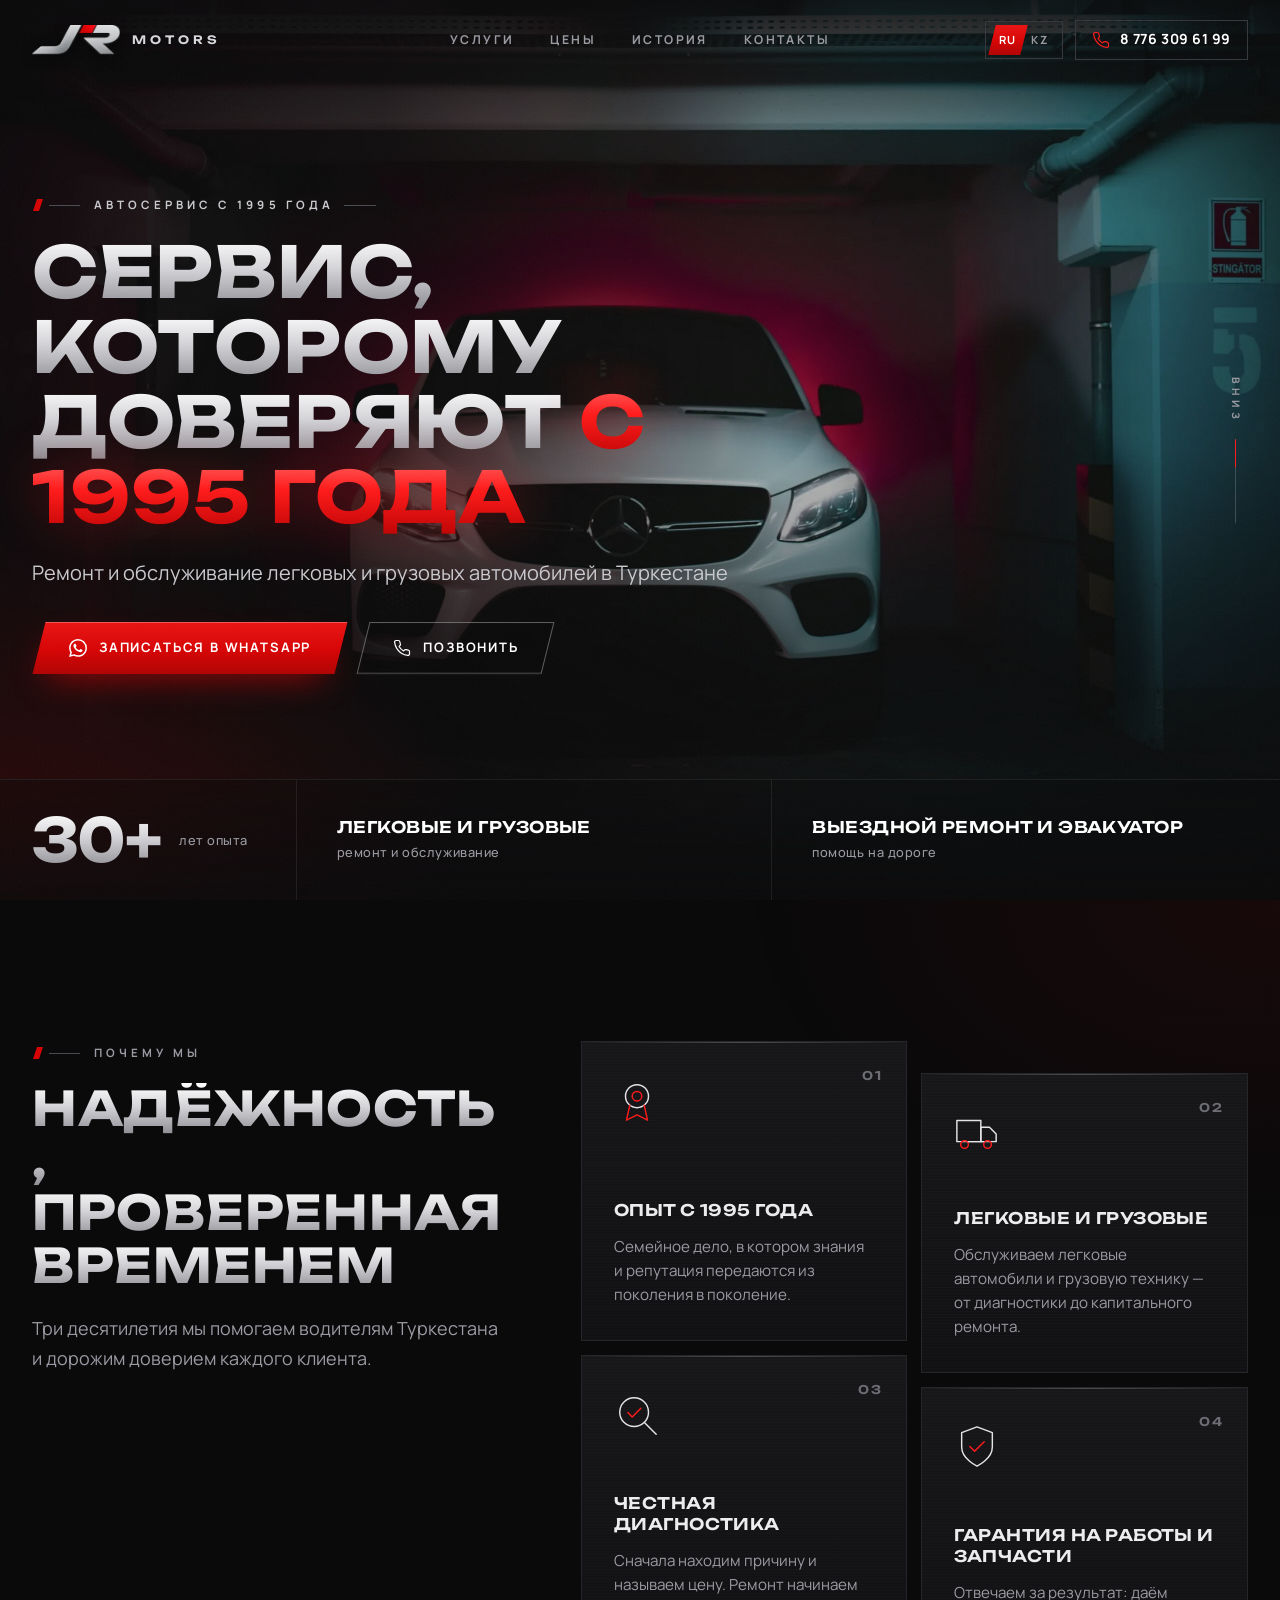
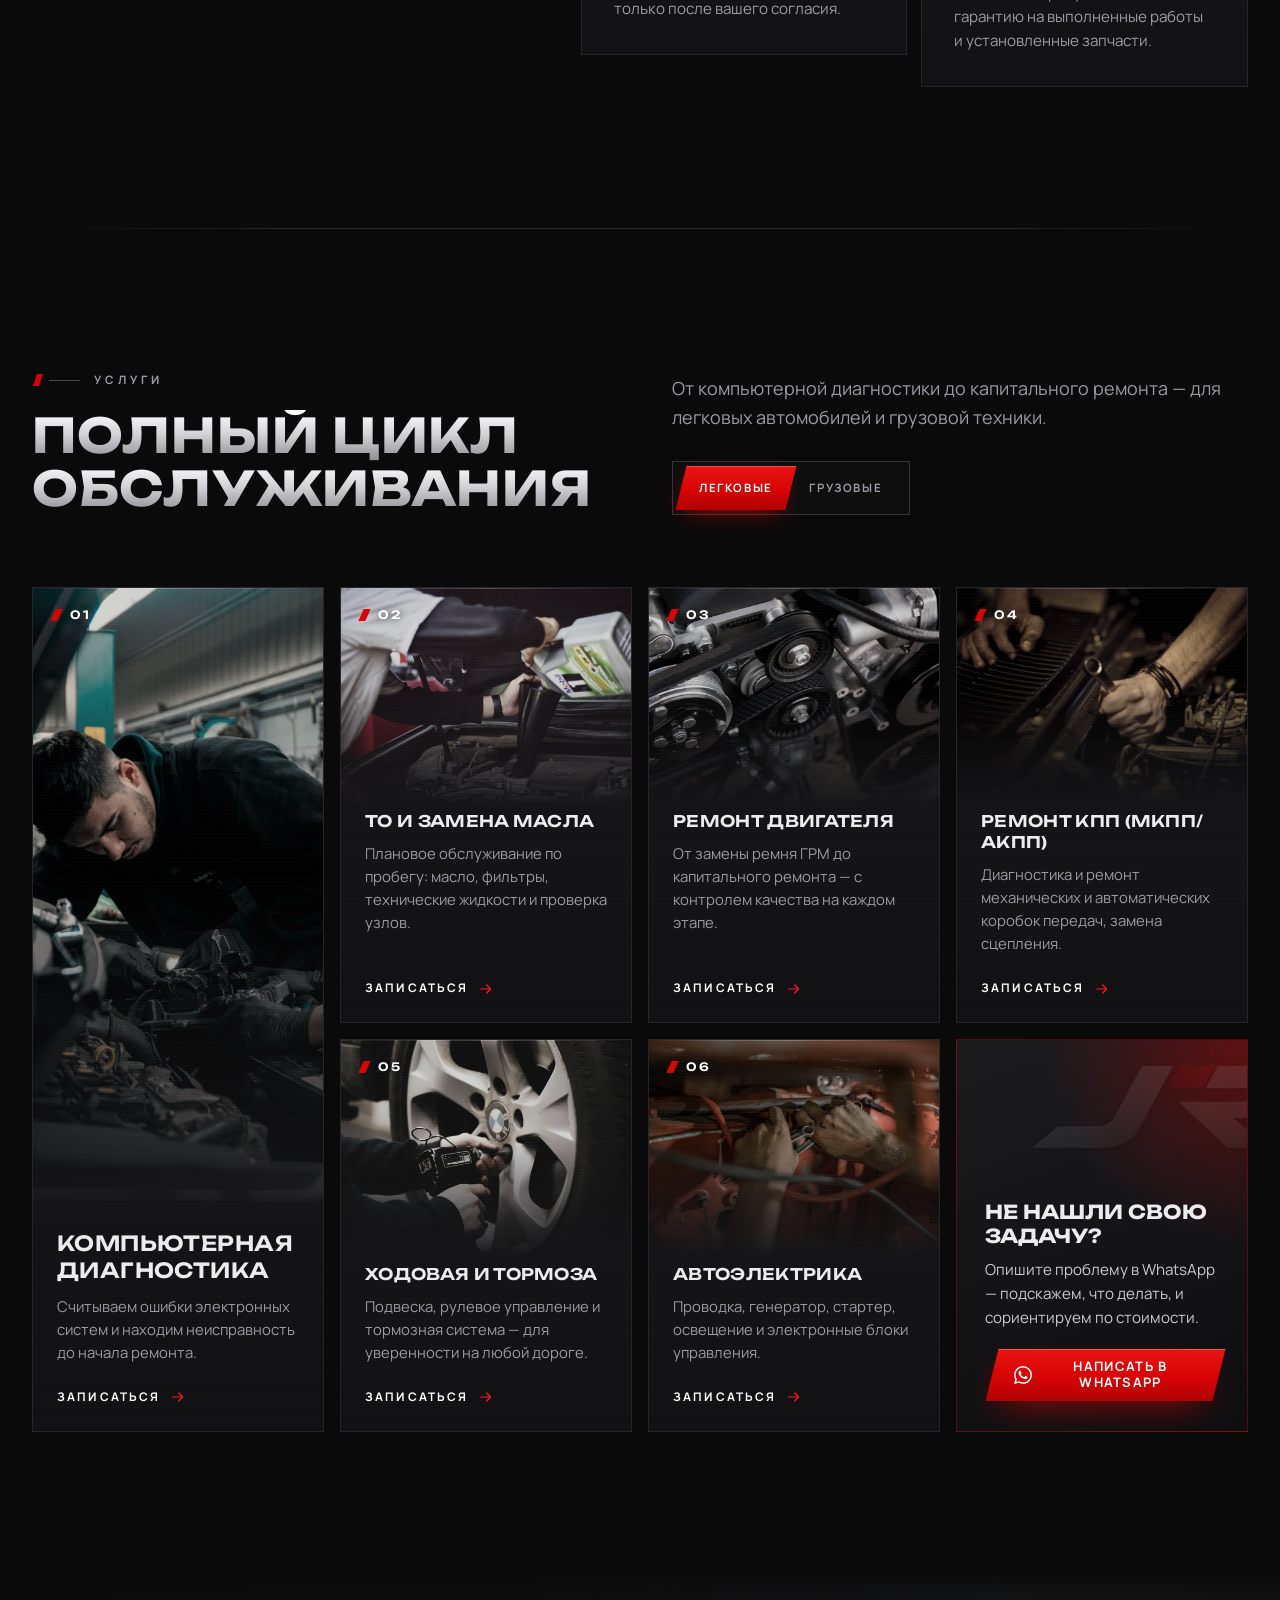
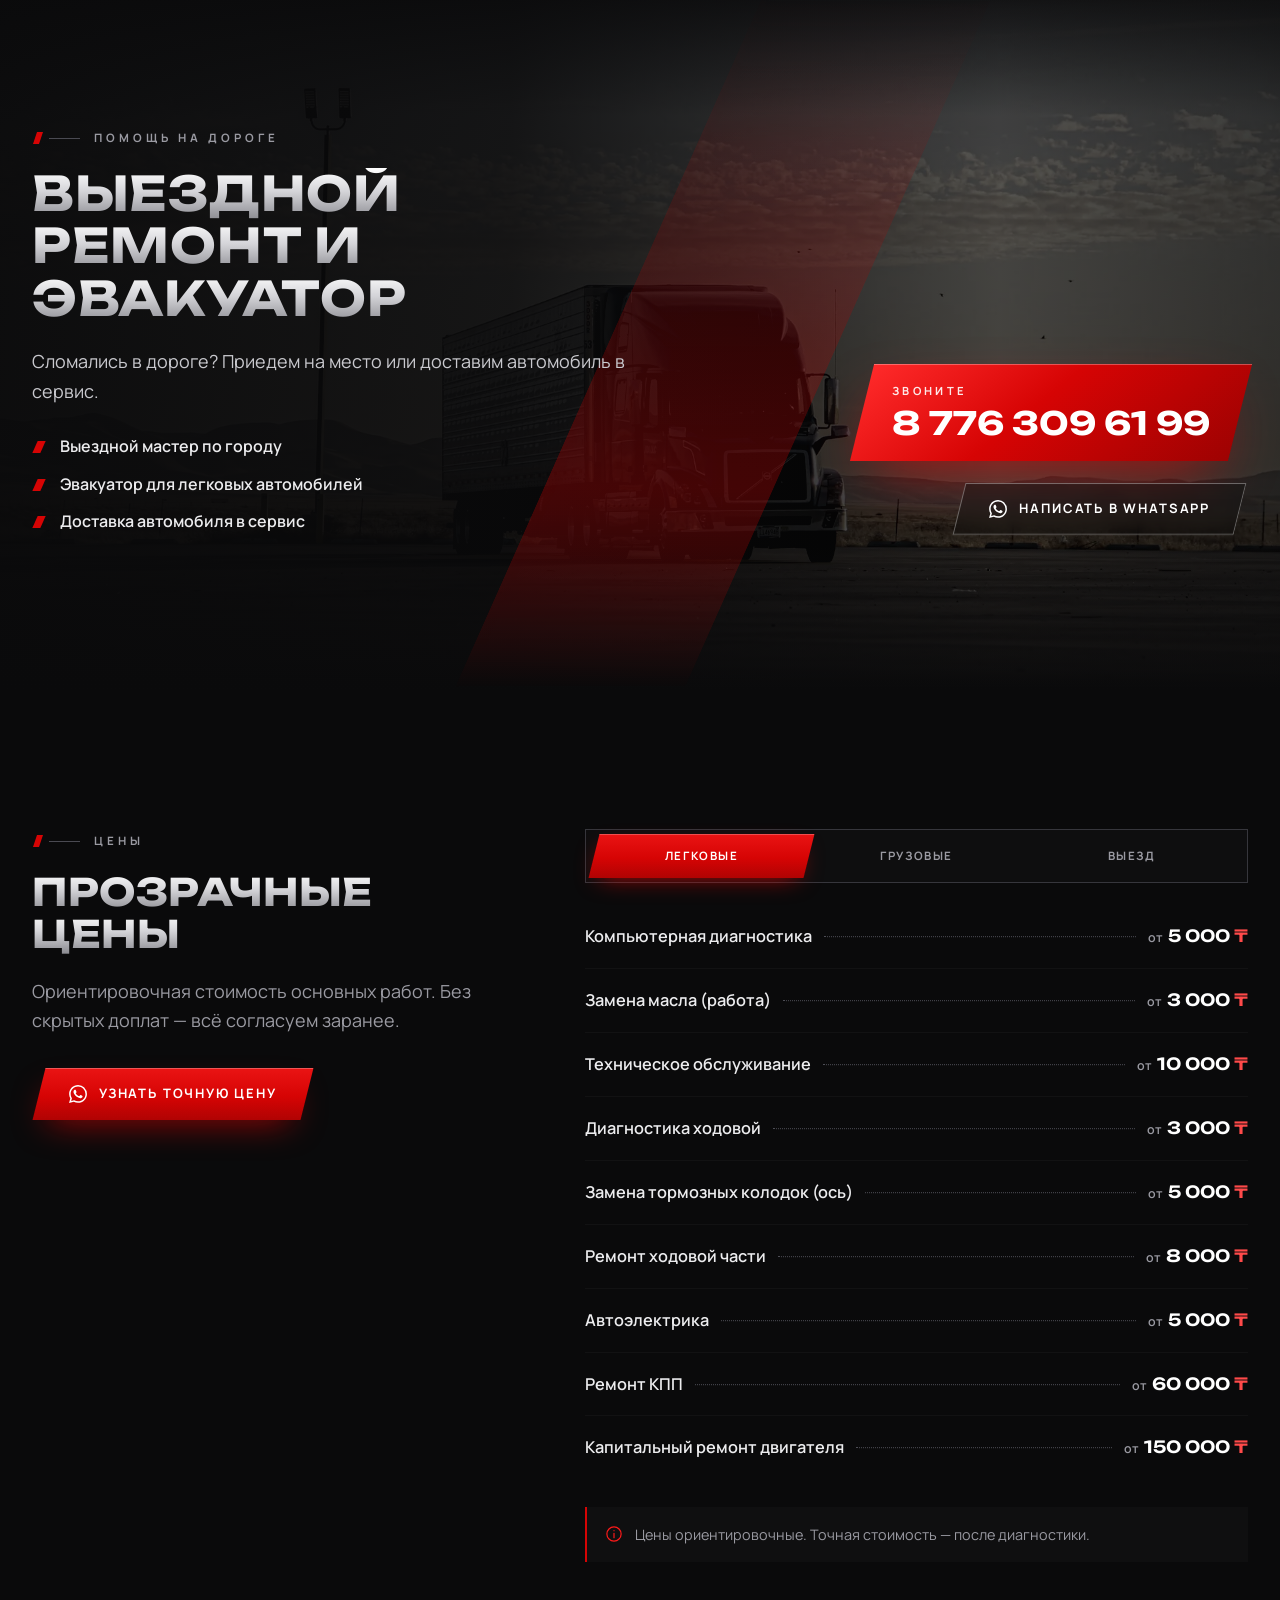
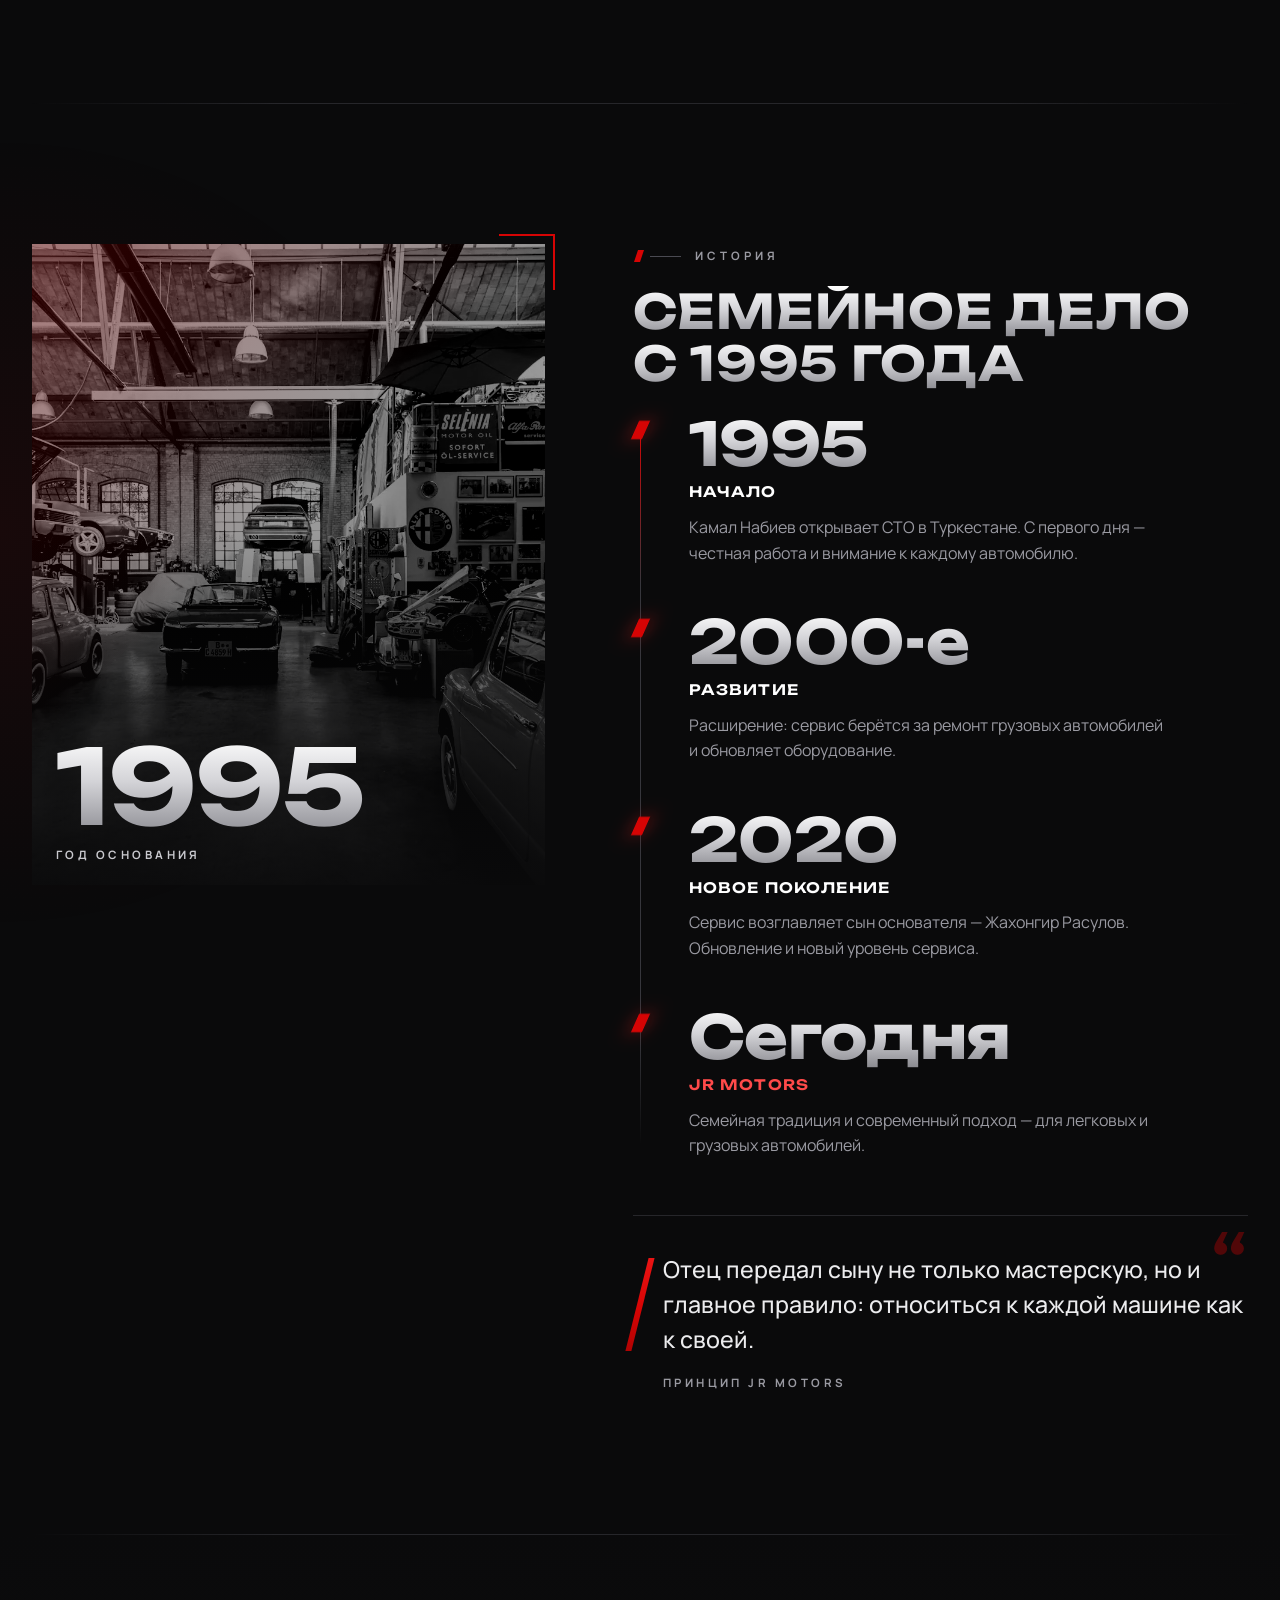
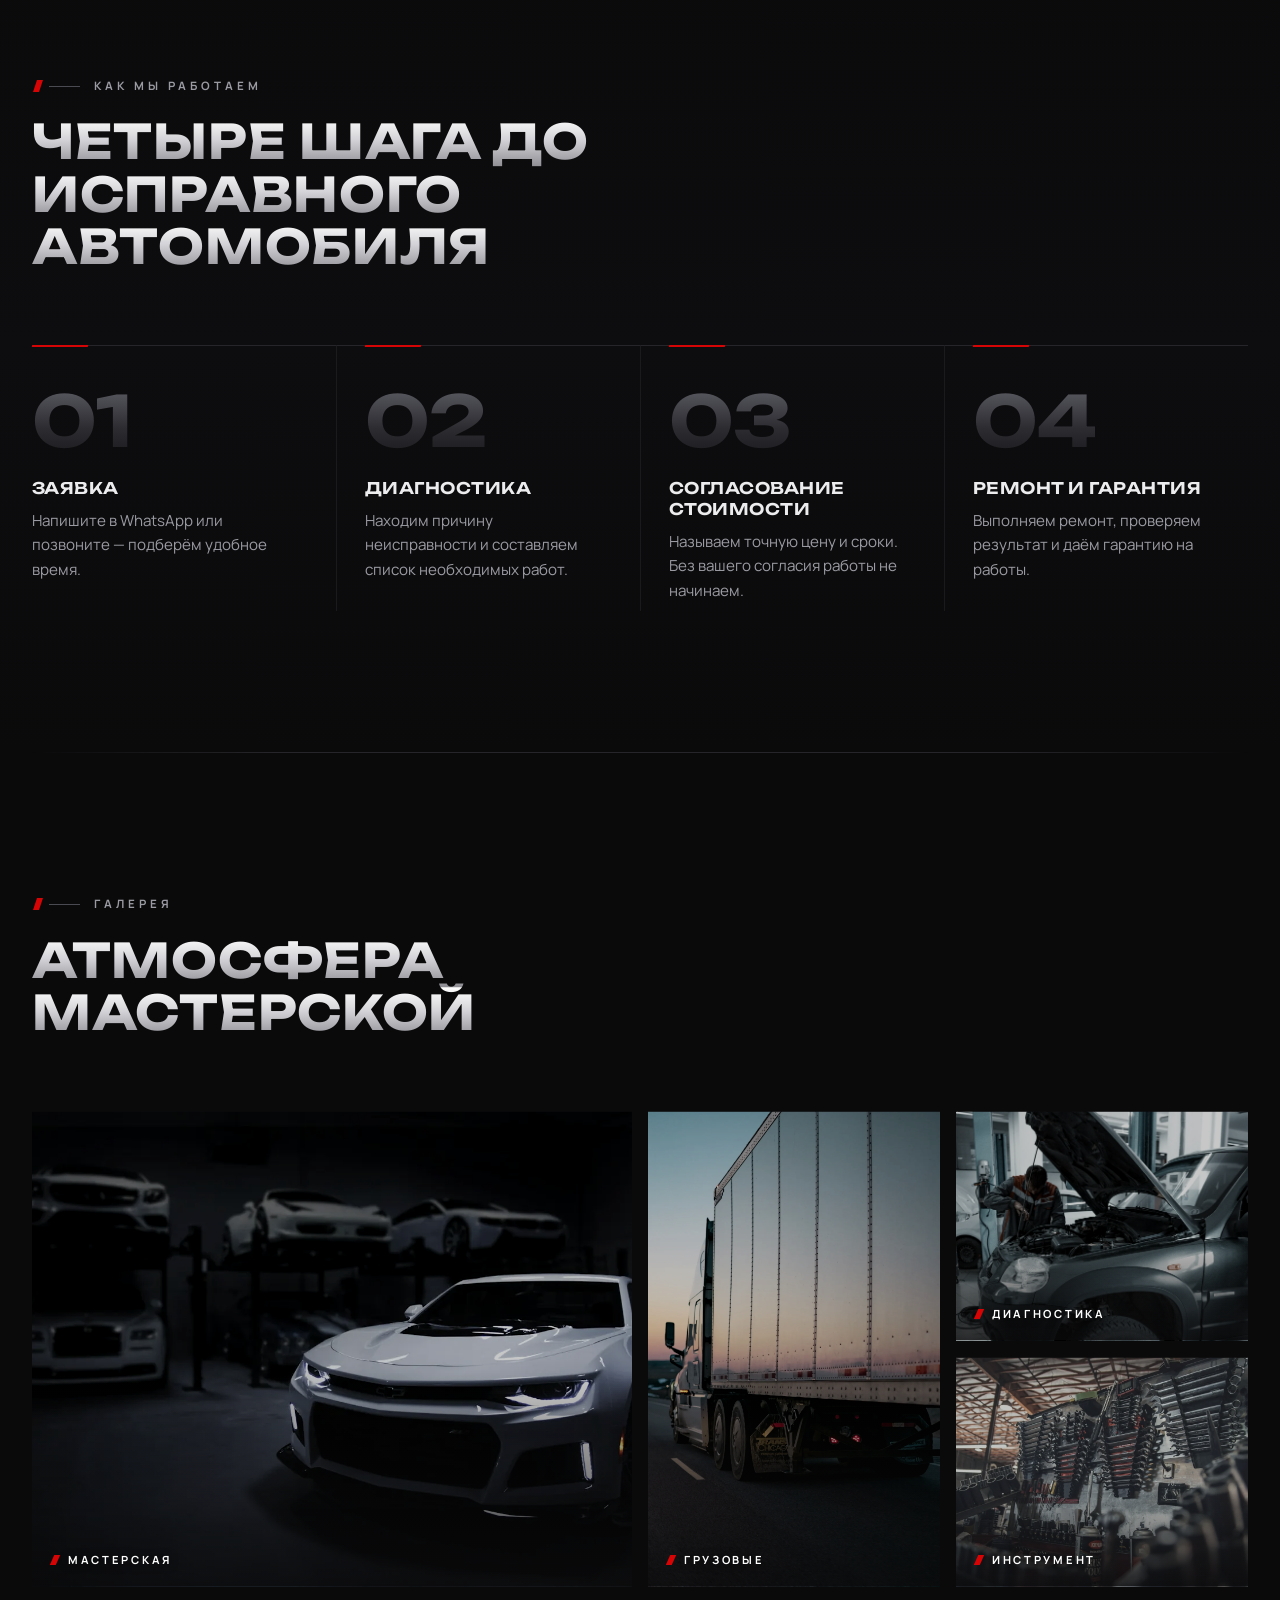
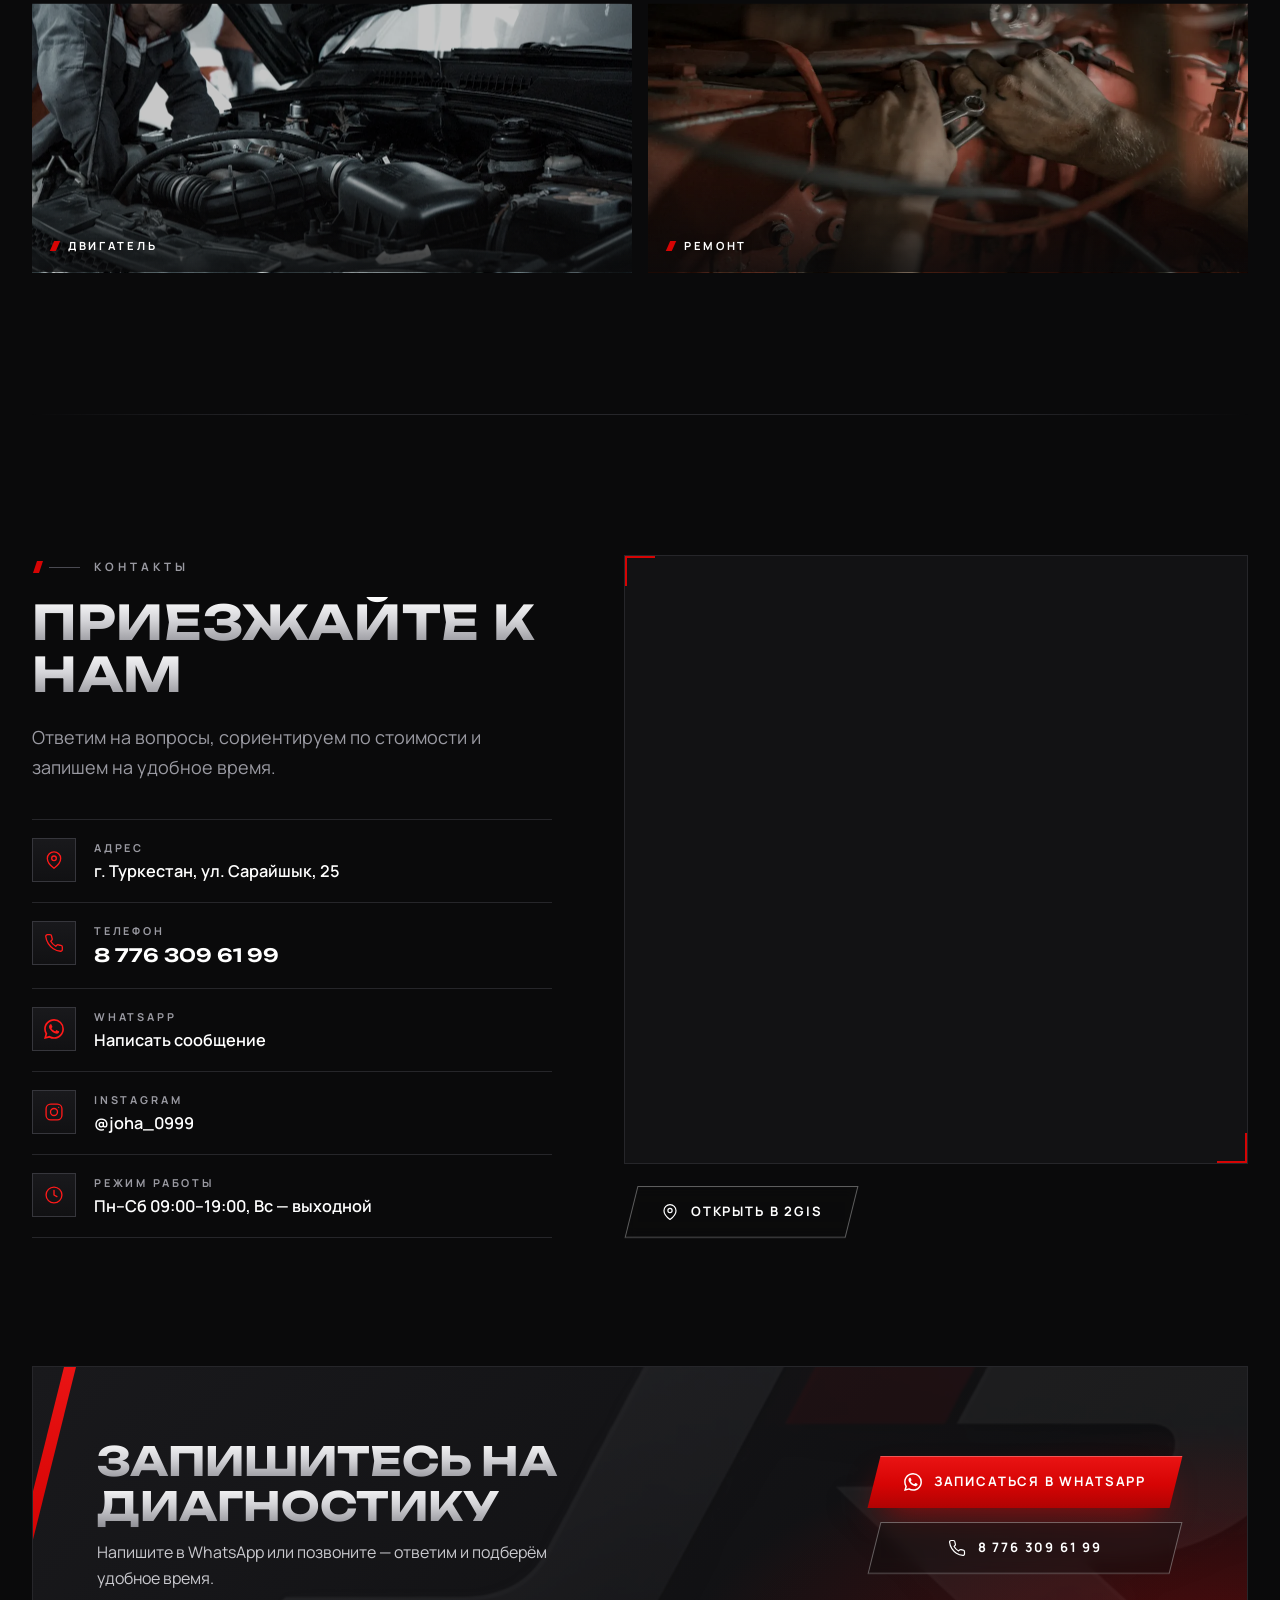
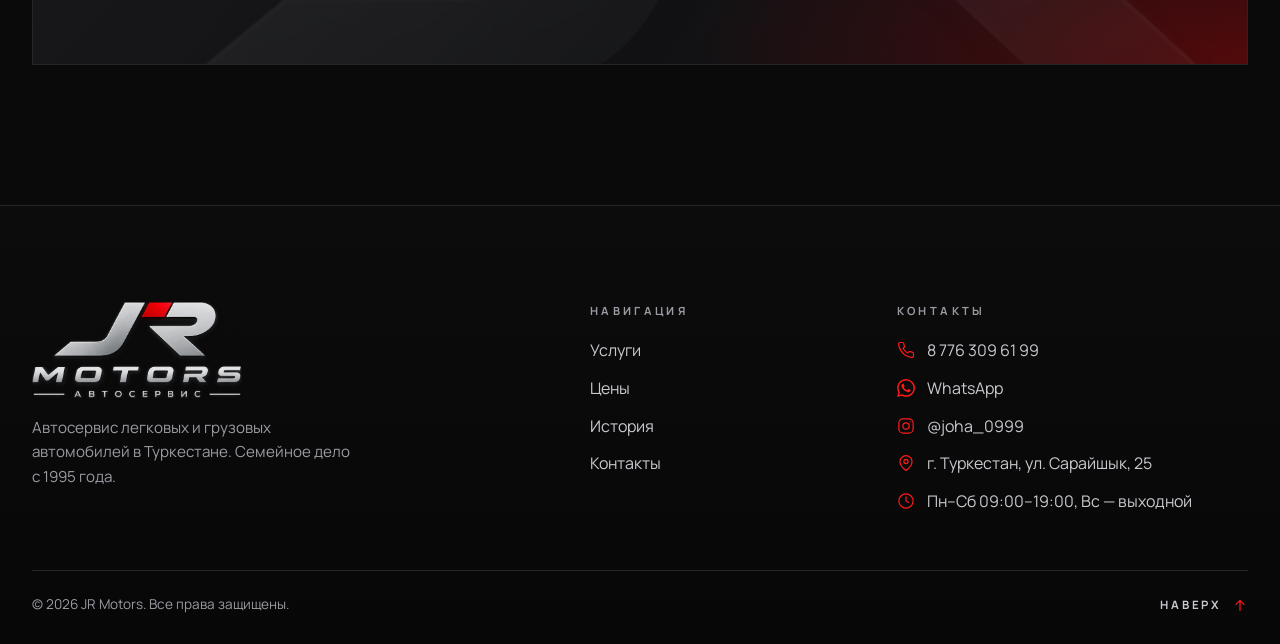
==== commit 17ef4b40: "Use absolute URLs for link previews WhatsApp/Telegram scrapers don't reliably resolve a relative og:" ====
--- a/index.html
+++ b/index.html
@@ -8,6 +8,7 @@
   <meta name="theme-color" content="#0a0a0b">
   <meta name="color-scheme" content="dark">
   <meta name="format-detection" content="telephone=no">
+  <link rel="canonical" href="https://jrmotors.github.io/">
 
   <!-- Open Graph -->
   <meta property="og:type" content="website">
@@ -16,9 +17,10 @@
   <meta property="og:locale:alternate" content="kk_KZ">
   <meta property="og:title" content="JR Motors — автосервис в Туркестане | Ремонт легковых и грузовых авто">
   <meta property="og:description" content="Автосервис JR Motors в Туркестане с 1995 года: компьютерная диагностика, ТО, ремонт двигателя, КПП, ходовой и автоэлектрики легковых и грузовых автомобилей. Выездной ремонт и эвакуатор. ул. Сарайшык, 25.">
-  <meta property="og:image" content="assets/img/hero.webp">
-  <meta property="og:image:width" content="2400">
-  <meta property="og:image:height" content="1602">
+  <meta property="og:url" content="https://jrmotors.github.io/">
+  <meta property="og:image" content="https://jrmotors.github.io/assets/img/og.jpg">
+  <meta property="og:image:width" content="1200">
+  <meta property="og:image:height" content="630">
   <meta name="twitter:card" content="summary_large_image">
 
   <!-- Icons -->
@@ -52,8 +54,9 @@
     "@type": "AutoRepair",
     "name": "JR Motors",
     "description": "Автосервис легковых и грузовых автомобилей в Туркестане. Семейное дело с 1995 года.",
-    "image": "assets/img/hero.webp",
-    "logo": "assets/img/logo-1200.webp",
+    "url": "https://jrmotors.github.io/",
+    "image": "https://jrmotors.github.io/assets/img/og.jpg",
+    "logo": "https://jrmotors.github.io/assets/img/logo-640.png",
     "telephone": "+77763096199",
     "address": {
       "@type": "PostalAddress",
--- a/assets/css/style.css
+++ b/assets/css/style.css
@@ -2690,6 +2690,17 @@
   }
 }
 
+/* on a tall stacked block the skewed edge slash drifts over the title —
+   lay it along the top edge instead */
+@media (max-width: 959px) {
+  .final::after {
+    bottom: auto;
+    left: clamp(24px, 5vw, 72px);
+    width: 64px;
+    height: 6px;
+  }
+}
+
 @media (min-width: 960px) {
   .final {
     grid-template-columns: minmax(0, 1fr) auto;
